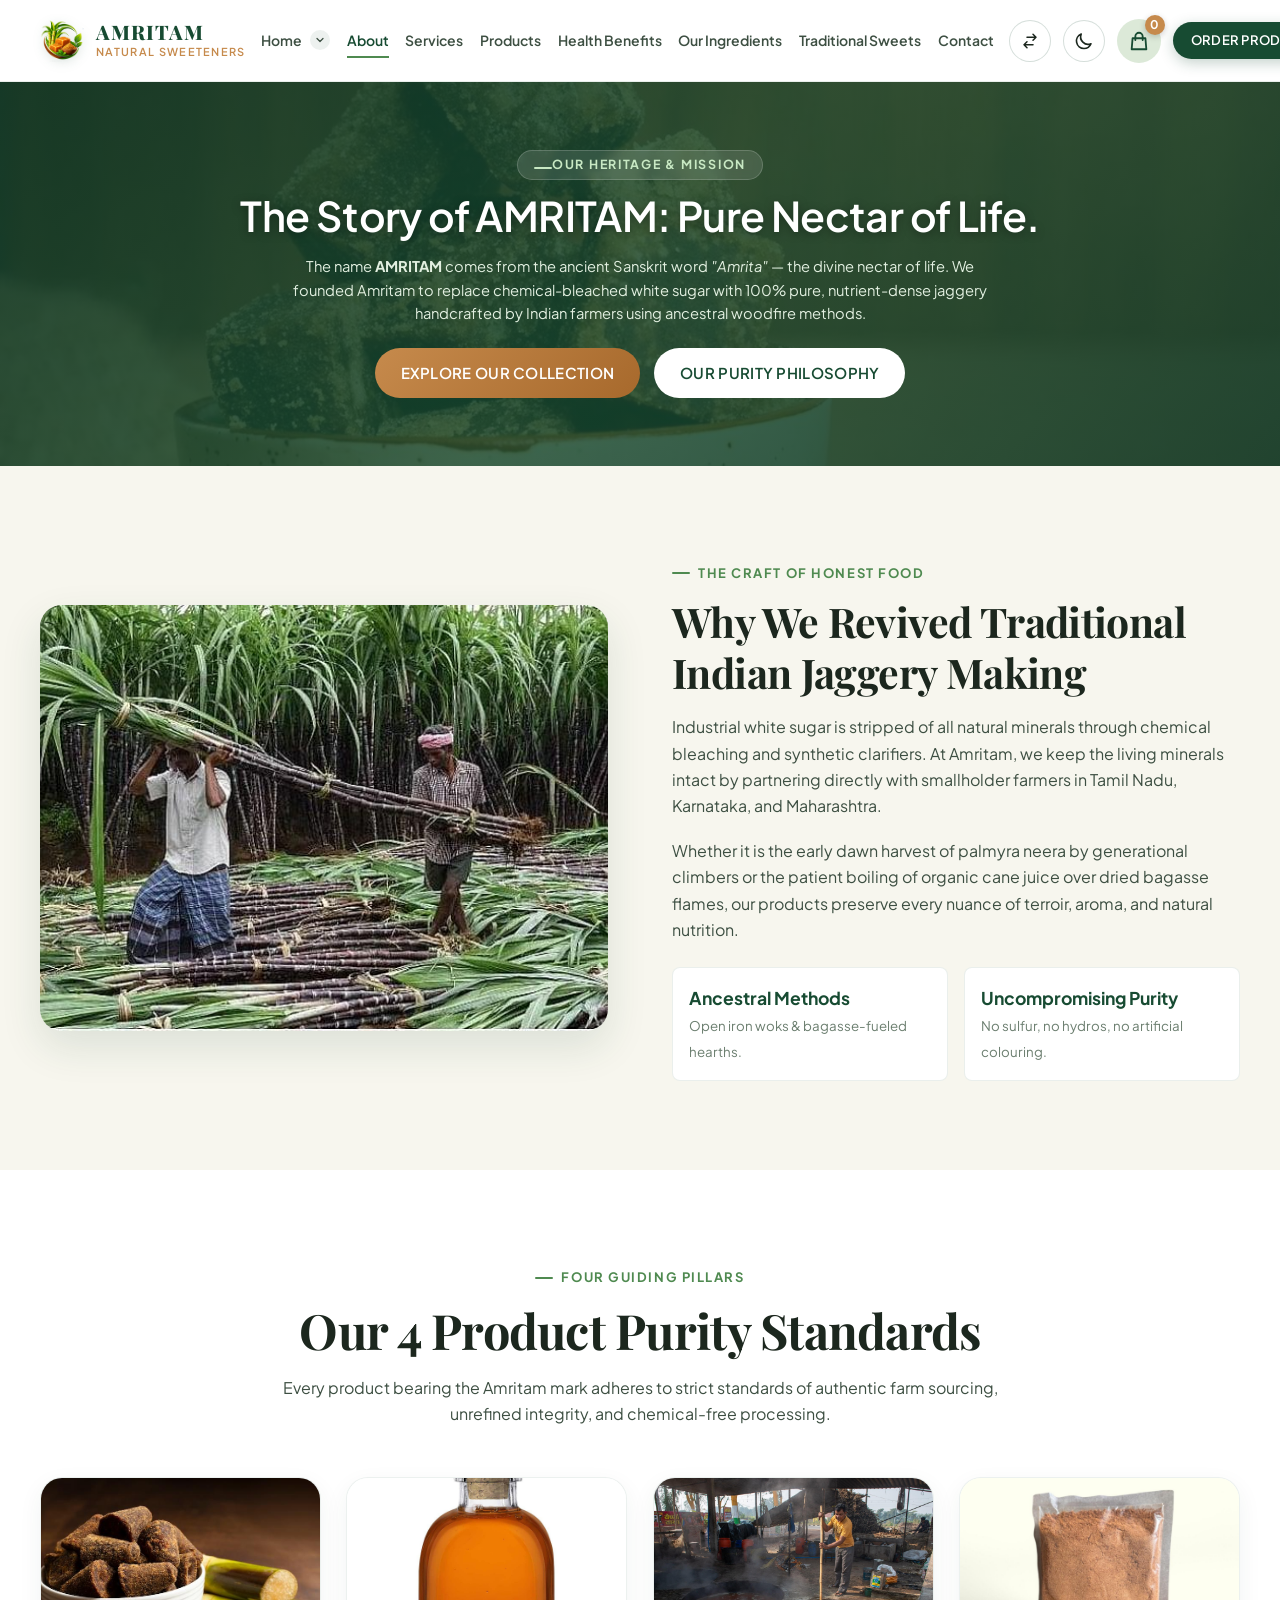
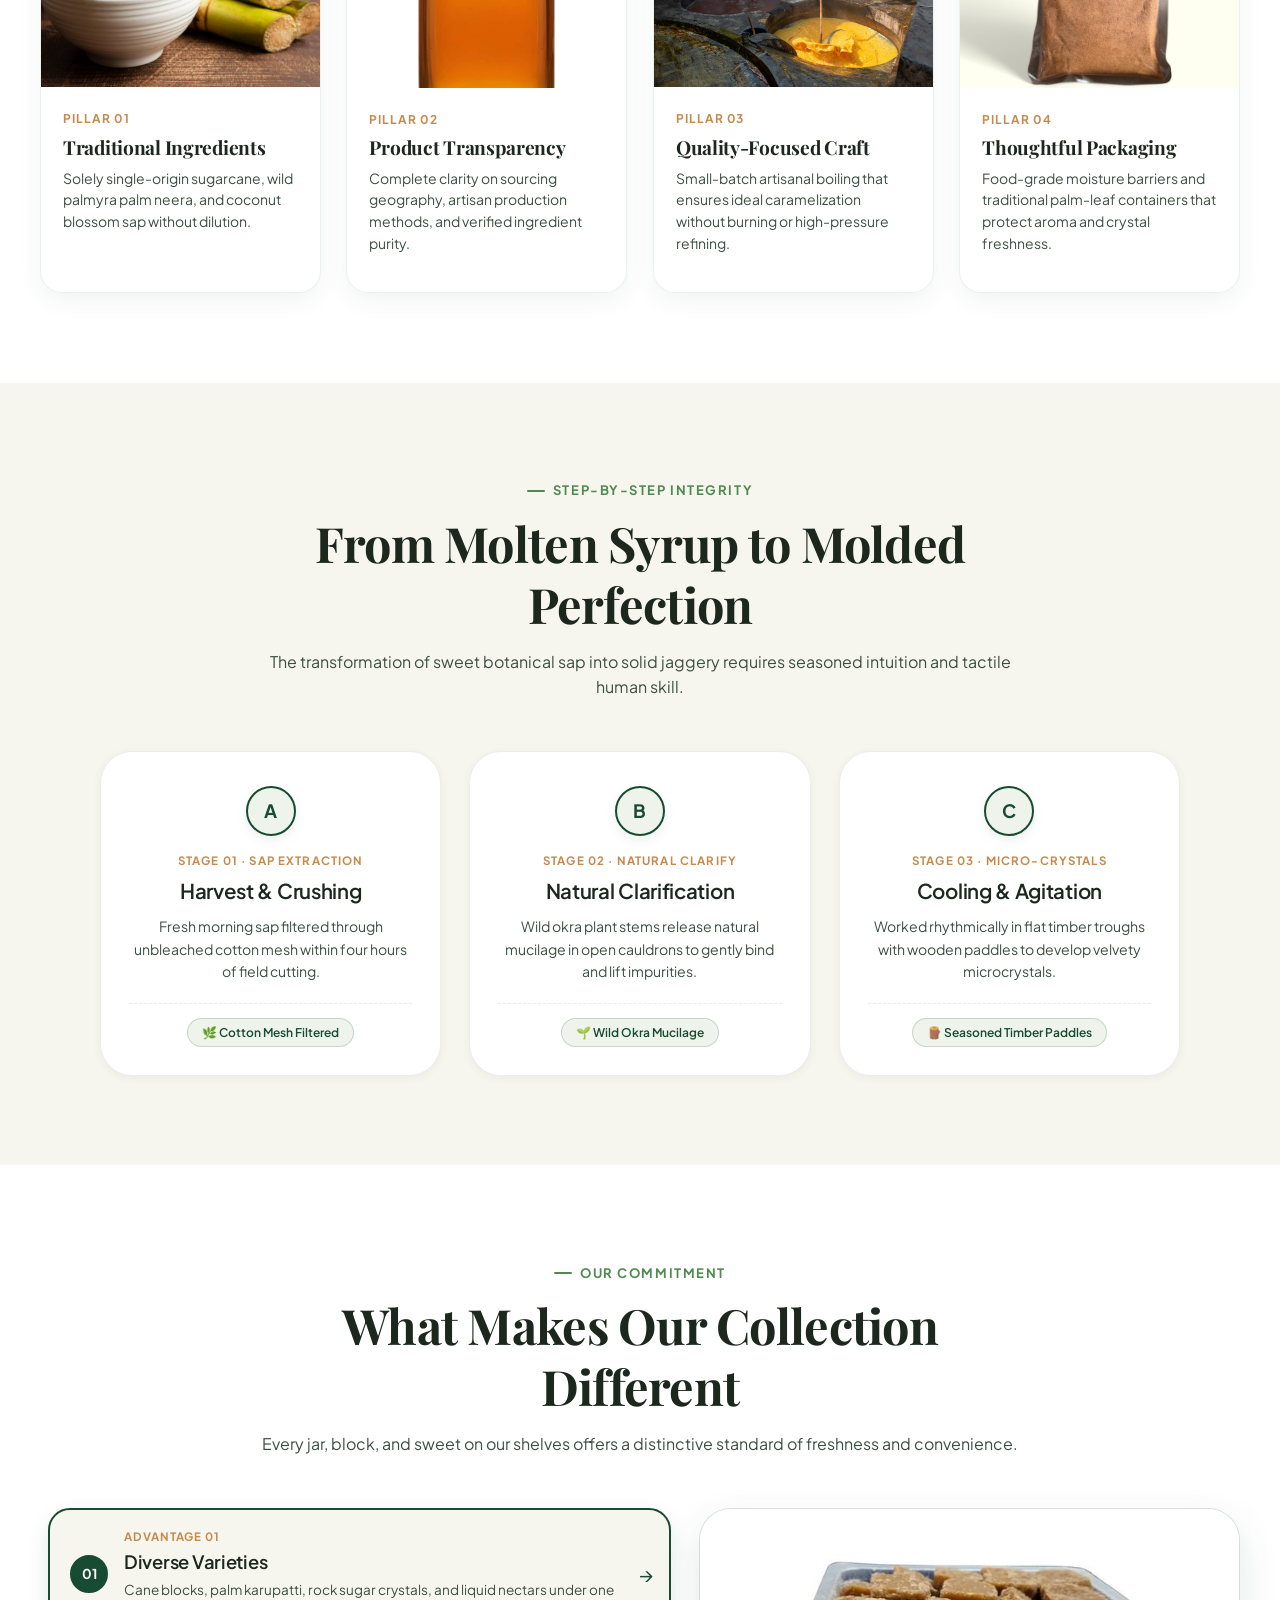
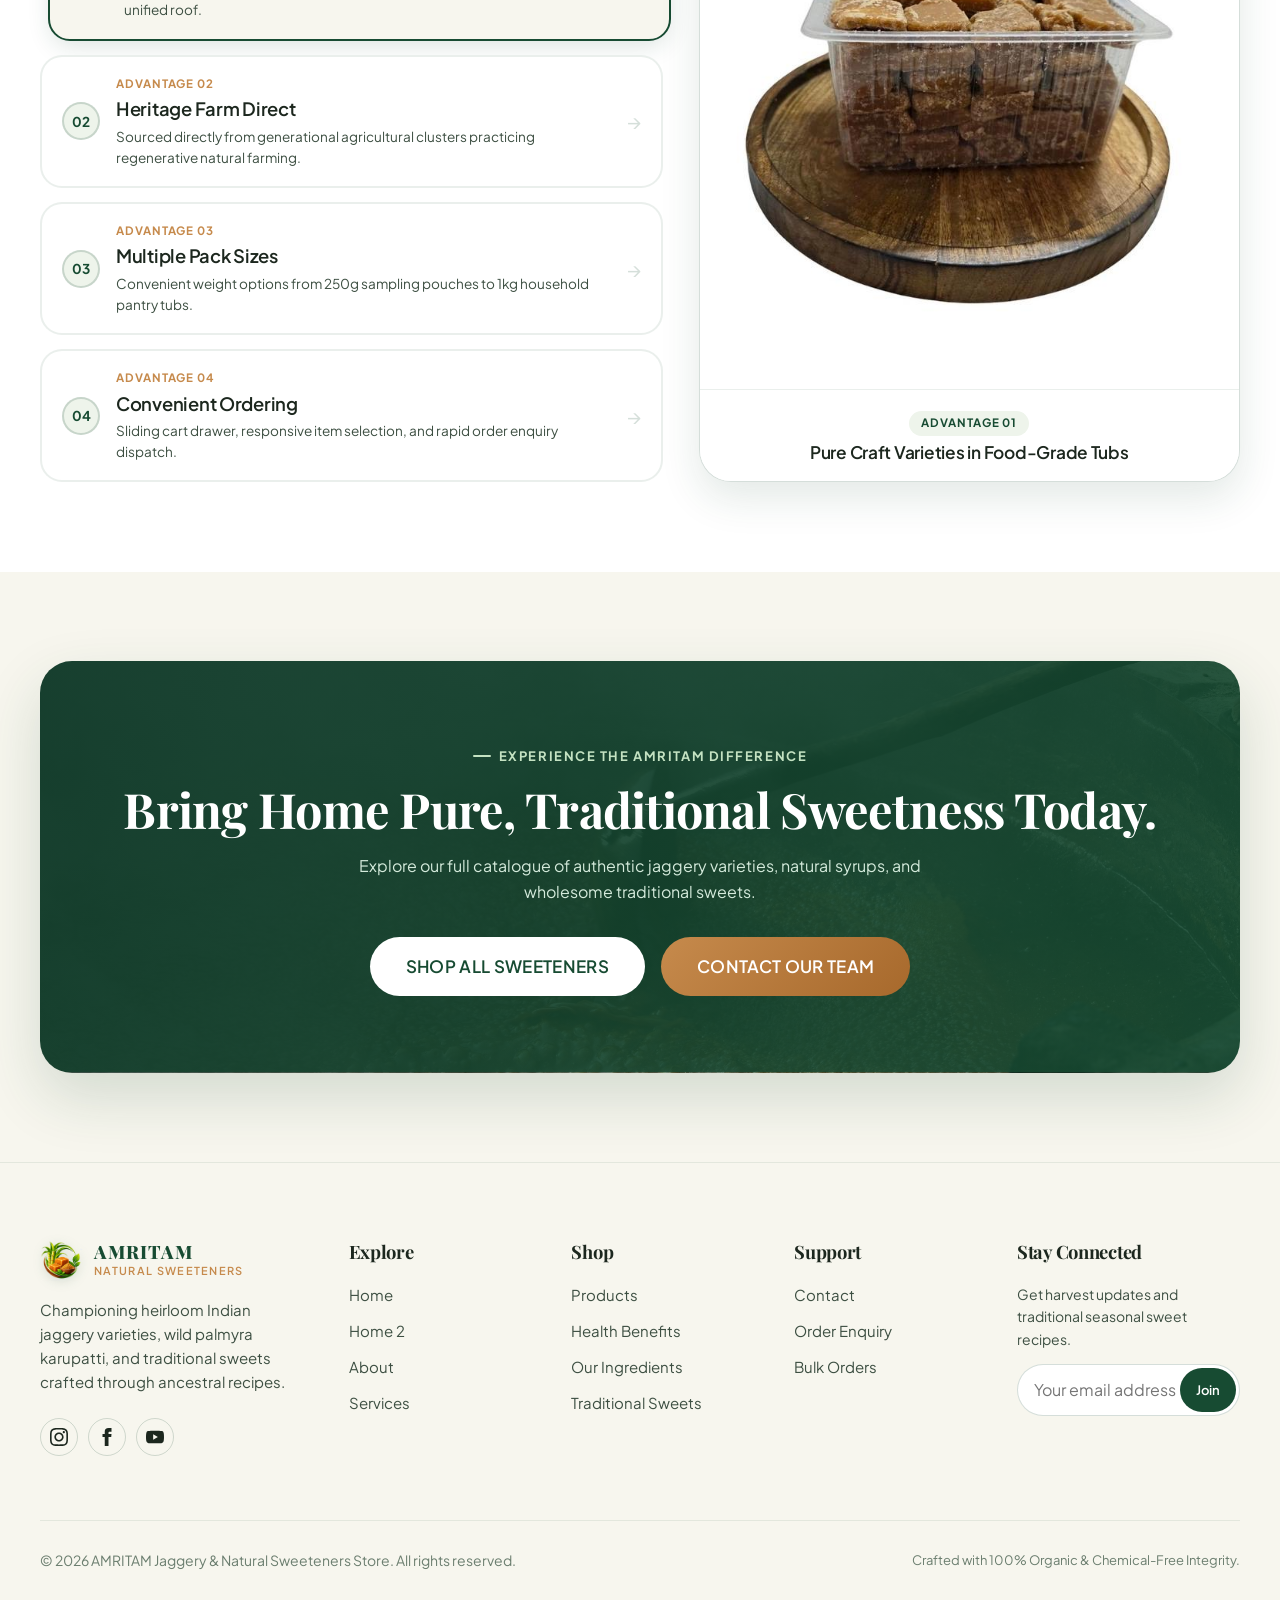
==== about.html @ f96b4697 "Initial commit: AMRITAM Natural Sweeteners store with complete responsive design, SVG logo, and enha" ====
<!DOCTYPE html>
<html lang="en" data-theme="light">
<head>
  <meta charset="UTF-8">
  <meta name="viewport" content="width=device-width, initial-scale=1.0">
  <title>About Us — AMRITAM Jaggery & Natural Sweeteners Store</title>
  <meta name="description" content="Learn about our commitment to traditional unrefined sweetness, single-origin sugarcane, wild palm neera, and chemical-free artisan preparation.">
  <link rel="icon" type="image/svg+xml" href="favicon.svg">
  <link rel="stylesheet" href="assets/css/style.css">
</head>
<body>

  <!-- Global Sticky Navbar -->
  <header class="site-header">
    <div class="container nav-container">
      <a href="index.html" class="brand-logo" aria-label="Amritam Home">
        <svg class="brand-icon-svg" viewBox="0 0 821 762" fill="none" xmlns="http://www.w3.org/2000/svg" xmlns:xlink="http://www.w3.org/1999/xlink" aria-label="Amritam Logo">
          <image href="images/brand-logo.png" xlink:href="images/brand-logo.png" width="821" height="762" preserveAspectRatio="xMidYMid meet"/>
        </svg>
        <div class="brand-text">
          <span class="brand-name">AMRITAM</span>
          <span class="brand-subtitle">Natural Sweeteners</span>
        </div>
      </a>

      <nav class="nav-menu" aria-label="Main Navigation">
        <!-- Home Dropdown (Home 1 & Home 2) -->
        <div class="nav-dropdown">
          <a href="index.html" class="nav-link nav-dropdown-toggle" aria-haspopup="true" aria-expanded="false">
            <span>Home</span>
            <span class="dropdown-chevron-btn" aria-hidden="true">
              <svg class="dropdown-chevron" width="12" height="12" viewBox="0 0 24 24" fill="none" stroke="currentColor" stroke-width="2.5" stroke-linecap="round" stroke-linejoin="round">
                <path d="M6 9l6 6 6-6"/>
              </svg>
            </span>
          </a>
          <div class="nav-dropdown-menu">
            <a href="index.html" class="nav-dropdown-item">
              <div class="dropdown-item-title">
                <span>Home 1 — Brand Discovery</span>
                <span class="dropdown-item-badge">Default</span>
              </div>
              <span class="dropdown-item-desc">Pure tradition & natural sweetness story</span>
            </a>
            <a href="home-2.html" class="nav-dropdown-item">
              <div class="dropdown-item-title">
                <span>Home 2 — Product Exploration</span>
                <span class="dropdown-item-badge">Shop</span>
              </div>
              <span class="dropdown-item-desc">Interactive product showcase & sweets</span>
            </a>
          </div>
        </div>
        <a href="about.html" class="nav-link active">About</a>
        <a href="services.html" class="nav-link">Services</a>
        <a href="products.html" class="nav-link">Products</a>
        <a href="health-benefits.html" class="nav-link">Health Benefits</a>
        <a href="ingredients.html" class="nav-link">Our Ingredients</a>
        <a href="traditional-sweets.html" class="nav-link">Traditional Sweets</a>
        <a href="contact.html" class="nav-link">Contact</a>
      </nav>

      <div class="nav-actions">
        <!-- RTL / LTR Direction Toggle (Icon Only) -->
        <button class="rtl-toggle-btn" type="button" aria-label="Toggle text direction (RTL/LTR)" title="Toggle RTL / LTR">
          <svg class="rtl-icon" width="18" height="18" fill="none" viewBox="0 0 24 24" stroke="currentColor" stroke-width="2" aria-hidden="true">
            <path stroke-linecap="round" stroke-linejoin="round" d="M8 7h12m0 0l-4-4m4 4l-4 4m0 6H4m0 0l4 4m-4-4l4-4" />
          </svg>
        </button>

        <button class="theme-toggle-btn" type="button" aria-label="Toggle theme">
          <svg class="icon-moon" fill="none" viewBox="0 0 24 24" stroke="currentColor" stroke-width="2">
            <path stroke-linecap="round" stroke-linejoin="round" d="M20.354 15.354A9 9 0 018.646 3.646 9.003 9.003 0 0012 21a9.003 9.003 0 008.354-5.646z" />
          </svg>
          <svg class="icon-sun" fill="none" viewBox="0 0 24 24" stroke="currentColor" stroke-width="2">
            <path stroke-linecap="round" stroke-linejoin="round" d="M12 3v1m0 16v1m9-9h-1M4 12H3m15.364 6.364l-.707-.707M6.343 6.343l-.707-.707m12.728 0l-.707.707M6.343 17.657l-.707.707M16 12a4 4 0 11-8 0 4 4 0 018 0z" />
          </svg>
        </button>

        <button class="cart-trigger-btn" type="button" aria-label="Open Shopping Cart">
          <svg fill="none" viewBox="0 0 24 24" stroke="currentColor" stroke-width="2">
            <path stroke-linecap="round" stroke-linejoin="round" d="M16 11V7a4 4 0 00-8 0v4M5 9h14l1 12H4L5 9z" />
          </svg>
          <span class="cart-badge">0</span>
        </button>

        <button class="btn btn-primary btn-sm" type="button" onclick="window.storeApp.openOrderModal()">
          ORDER PRODUCTS
        </button>

        <button class="mobile-nav-toggle" type="button" aria-label="Toggle Menu">
          <svg fill="none" viewBox="0 0 24 24" stroke="currentColor" stroke-width="2">
            <path stroke-linecap="round" stroke-linejoin="round" d="M4 6h16M4 12h16M4 18h16" />
          </svg>
        </button>
      </div>
    </div>
  </header>

  <!-- Mobile Drawer -->
  <div class="mobile-nav-drawer" id="mobileNavDrawer">
    <div class="mobile-nav-panel">
      <div class="mobile-nav-header">
        <a href="index.html" class="brand-logo" aria-label="Amritam Home">
          <svg class="brand-icon-svg" viewBox="0 0 821 762" fill="none" xmlns="http://www.w3.org/2000/svg" xmlns:xlink="http://www.w3.org/1999/xlink" aria-label="Amritam Logo">
            <image href="images/brand-logo.png" xlink:href="images/brand-logo.png" width="821" height="762" preserveAspectRatio="xMidYMid meet"/>
          </svg>
          <div class="brand-text">
            <span class="brand-name">AMRITAM</span>
            <span class="brand-subtitle">Natural Sweeteners</span>
          </div>
        </a>
        <button class="cart-close-btn" id="mobileNavClose" type="button" aria-label="Close Mobile Menu">✕</button>
      </div>
      <div class="mobile-nav-links">
        <!-- Home Dropdown in Mobile Drawer -->
        <div class="mobile-nav-dropdown open">
          <button class="mobile-dropdown-toggle " type="button" aria-expanded="true">
            <span>Home</span>
            <span class="dropdown-chevron-btn" aria-hidden="true">
              <svg class="dropdown-chevron" width="14" height="14" viewBox="0 0 24 24" fill="none" stroke="currentColor" stroke-width="2.5" stroke-linecap="round" stroke-linejoin="round">
                <path d="M6 9l6 6 6-6"/>
              </svg>
            </span>
          </button>
          <div class="mobile-dropdown-menu show">
            <a href="index.html" class="mobile-sublink ">Home 1 — Brand Discovery <span class="nav-arrow">→</span></a>
            <a href="home-2.html" class="mobile-sublink ">Home 2 — Product Exploration <span class="nav-arrow">→</span></a>
          </div>
        </div>

        <a href="about.html" class="mobile-nav-link active">About <span class="nav-arrow">→</span></a>
        <a href="services.html" class="mobile-nav-link ">Services <span class="nav-arrow">→</span></a>
        <a href="products.html" class="mobile-nav-link ">Products <span class="nav-arrow">→</span></a>
        <a href="health-benefits.html" class="mobile-nav-link ">Health Benefits <span class="nav-arrow">→</span></a>
        <a href="ingredients.html" class="mobile-nav-link ">Our Ingredients <span class="nav-arrow">→</span></a>
        <a href="traditional-sweets.html" class="mobile-nav-link ">Traditional Sweets <span class="nav-arrow">→</span></a>
        <a href="contact.html" class="mobile-nav-link ">Contact <span class="nav-arrow">→</span></a>
      </div>
      <div class="mobile-nav-actions">
        <button class="btn btn-primary mobile-nav-cta" type="button" onclick="window.storeApp.openOrderModal()">
          ORDER PRODUCTS
        </button>
        <div class="mobile-nav-icons-row">
          <button class="rtl-toggle-btn" type="button" aria-label="Toggle text direction (RTL/LTR)" title="Toggle RTL / LTR">
            <svg class="rtl-icon" width="18" height="18" fill="none" viewBox="0 0 24 24" stroke="currentColor" stroke-width="2" aria-hidden="true">
              <path stroke-linecap="round" stroke-linejoin="round" d="M8 7h12m0 0l-4-4m4 4l-4 4m0 6H4m0 0l4 4m-4-4l4-4" />
            </svg>
          </button>
          <button class="theme-toggle-btn" type="button" aria-label="Toggle theme" title="Toggle theme">
            <svg class="icon-moon" fill="none" viewBox="0 0 24 24" stroke="currentColor" stroke-width="2">
              <path stroke-linecap="round" stroke-linejoin="round" d="M20.354 15.354A9 9 0 018.646 3.646 9.003 9.003 0 0012 21a9.003 9.003 0 008.354-5.646z" />
            </svg>
            <svg class="icon-sun" fill="none" viewBox="0 0 24 24" stroke="currentColor" stroke-width="2">
              <path stroke-linecap="round" stroke-linejoin="round" d="M12 3v1m0 16v1m9-9h-1M4 12H3m15.364 6.364l-.707-.707M6.343 6.343l-.707-.707m12.728 0l-.707.707M6.343 17.657l-.707.707M16 12a4 4 0 11-8 0 4 4 0 018 0z" />
            </svg>
          </button>
          <button class="cart-trigger-btn" type="button" aria-label="Open Shopping Cart" title="View Shopping Cart">
            <svg fill="none" viewBox="0 0 24 24" stroke="currentColor" stroke-width="2">
              <path stroke-linecap="round" stroke-linejoin="round" d="M16 11V7a4 4 0 00-8 0v4M5 9h14l1 12H4L5 9z" />
            </svg>
            <span class="cart-badge">0</span>
          </button>
        </div>
      </div>
    </div>
  </div>

  <!-- =========================================================================
       MAIN CONTENT: EXACTLY 6 SECTIONS (ABOUT)
       ========================================================================= -->
  <main id="main-content">

    <!-- SECTION 01: ABOUT HERO -->
    <section class="page-header-hero" style="background-image: url('images/image-17.png');">
      <div class="container">
        <span class="eyebrow">OUR HERITAGE & MISSION</span>
        <h1>The Story of AMRITAM: Pure Nectar of Life.</h1>
        <p>
          The name <strong>AMRITAM</strong> comes from the ancient Sanskrit word <em>"Amrita"</em> — the divine nectar of life. We founded Amritam to replace chemical-bleached white sugar with 100% pure, nutrient-dense jaggery handcrafted by Indian farmers using ancestral woodfire methods.
        </p>
        <div class="hero-actions">
          <a href="products.html" class="btn btn-gold">EXPLORE OUR COLLECTION</a>
          <a href="#philosophy" class="btn btn-white">OUR PURITY PHILOSOPHY</a>
        </div>
      </div>
    </section>

    <!-- SECTION 02: OUR STORY (Editorial Story Layout) -->
    <section class="section" style="background-color: var(--bg-secondary);">
      <div class="container story-split">
        <div class="editorial-img-frame">
          <img src="images/image-30.png" alt="Farmers carrying harvested sugarcane bundles through plantation" style="width:100%; height:100%; object-fit:cover;" loading="lazy">
        </div>
        <div>
          <span class="eyebrow">THE CRAFT OF HONEST FOOD</span>
          <h2 style="font-size:clamp(2rem, 3.2vw, 2.85rem); margin-bottom:16px;">Why We Revived Traditional Indian Jaggery Making</h2>
          <p style="color:var(--text-secondary); margin-bottom:18px; line-height:1.65;">
            Industrial white sugar is stripped of all natural minerals through chemical bleaching and synthetic clarifiers. At Amritam, we keep the living minerals intact by partnering directly with smallholder farmers in Tamil Nadu, Karnataka, and Maharashtra.
          </p>
          <p style="color:var(--text-secondary); margin-bottom:24px; line-height:1.65;">
            Whether it is the early dawn harvest of palmyra neera by generational climbers or the patient boiling of organic cane juice over dried bagasse flames, our products preserve every nuance of terroir, aroma, and natural nutrition.
          </p>
          <div style="display:grid; grid-template-columns: repeat(2, 1fr); gap:16px;">
            <div style="padding:16px; background:var(--bg-primary); border-radius:var(--radius-sm); border:1px solid var(--border-light);">
              <strong style="color:var(--color-forest-green); font-size:1.1rem; display:block;">Ancestral Methods</strong>
              <small style="color:var(--text-muted);">Open iron woks & bagasse-fueled hearths.</small>
            </div>
            <div style="padding:16px; background:var(--bg-primary); border-radius:var(--radius-sm); border:1px solid var(--border-light);">
              <strong style="color:var(--color-forest-green); font-size:1.1rem; display:block;">Uncompromising Purity</strong>
              <small style="color:var(--text-muted);">No sulfur, no hydros, no artificial colouring.</small>
            </div>
          </div>
        </div>
      </div>
    </section>

    <!-- SECTION 03: OUR PRODUCT PHILOSOPHY (STRICT CARD SECTION 1: EXACTLY 4 CARDS) -->
    <section class="section" id="philosophy" style="background-color: var(--bg-primary);">
      <div class="container">
        <div class="section-header">
          <span class="eyebrow">FOUR GUIDING PILLARS</span>
          <h2>Our 4 Product Purity Standards</h2>
          <p>Every product bearing the Amritam mark adheres to strict standards of authentic farm sourcing, unrefined integrity, and chemical-free processing.</p>
        </div>

        <div class="card-grid-4">
          <!-- Card 1: Traditional Ingredients -->
          <div class="store-card">
            <div class="card-media">
              <img src="images/image-23.png" alt="Conical traditional jaggery lumps placed next to freshly cut green sugarcane" class="card-img" loading="lazy">
            </div>
            <div class="card-content">
              <span class="card-category-tag">Pillar 01</span>
              <h3 class="card-title">Traditional Ingredients</h3>
              <p class="card-desc">Solely single-origin sugarcane, wild palmyra palm neera, and coconut blossom sap without dilution.</p>
            </div>
          </div>

          <!-- Card 2: Product Transparency -->
          <div class="store-card">
            <div class="card-media">
              <img src="images/image-64.png" alt="Clear apothecary flask bottle with cork stopper filled with golden liquid jaggery" class="card-img" loading="lazy">
            </div>
            <div class="card-content">
              <span class="card-category-tag">Pillar 02</span>
              <h3 class="card-title">Product Transparency</h3>
              <p class="card-desc">Complete clarity on sourcing geography, artisan production methods, and verified ingredient purity.</p>
            </div>
          </div>

          <!-- Card 3: Quality-Focused Selection -->
          <div class="store-card">
            <div class="card-media">
              <img src="images/image-41.png" alt="Worker stirring bubbling golden jaggery syrup in large open processing shelter" class="card-img" loading="lazy">
            </div>
            <div class="card-content">
              <span class="card-category-tag">Pillar 03</span>
              <h3 class="card-title">Quality-Focused Craft</h3>
              <p class="card-desc">Small-batch artisanal boiling that ensures ideal caramelization without burning or high-pressure refining.</p>
            </div>
          </div>

          <!-- Card 4: Thoughtful Packaging -->
          <div class="store-card">
            <div class="card-media">
              <img src="images/image-73.png" alt="Clear retail packaging containing fine brown jaggery powder" class="card-img" loading="lazy">
            </div>
            <div class="card-content">
              <span class="card-category-tag">Pillar 04</span>
              <h3 class="card-title">Thoughtful Packaging</h3>
              <p class="card-desc">Food-grade moisture barriers and traditional palm-leaf containers that protect aroma and crystal freshness.</p>
            </div>
          </div>
        </div>
      </div>
    </section>

    <!-- SECTION 04: FROM INGREDIENT TO PRODUCT (Visual Process Timeline) -->
    <section class="section" style="background-color: var(--bg-secondary);">
      <div class="container">
        <div class="section-header">
          <span class="eyebrow">STEP-BY-STEP INTEGRITY</span>
          <h2>From Molten Syrup to Molded Perfection</h2>
          <p>The transformation of sweet botanical sap into solid jaggery requires seasoned intuition and tactile human skill.</p>
        </div>

        <div class="process-stage-grid">
          <!-- Stage A -->
          <div class="process-stage-card">
            <div class="process-stage-badge">A</div>
            <span class="process-stage-tag">Stage 01 · Sap Extraction</span>
            <h3 class="process-stage-title">Harvest & Crushing</h3>
            <p class="process-stage-desc">Fresh morning sap filtered through unbleached cotton mesh within four hours of field cutting.</p>
            <div class="process-stage-footer">
              <span class="process-chip">🌿 Cotton Mesh Filtered</span>
            </div>
          </div>

          <!-- Stage B -->
          <div class="process-stage-card">
            <div class="process-stage-badge">B</div>
            <span class="process-stage-tag">Stage 02 · Natural Clarify</span>
            <h3 class="process-stage-title">Natural Clarification</h3>
            <p class="process-stage-desc">Wild okra plant stems release natural mucilage in open cauldrons to gently bind and lift impurities.</p>
            <div class="process-stage-footer">
              <span class="process-chip">🌱 Wild Okra Mucilage</span>
            </div>
          </div>

          <!-- Stage C -->
          <div class="process-stage-card">
            <div class="process-stage-badge">C</div>
            <span class="process-stage-tag">Stage 03 · Micro-Crystals</span>
            <h3 class="process-stage-title">Cooling & Agitation</h3>
            <p class="process-stage-desc">Worked rhythmically in flat timber troughs with wooden paddles to develop velvety microcrystals.</p>
            <div class="process-stage-footer">
              <span class="process-chip">🪵 Seasoned Timber Paddles</span>
            </div>
          </div>
        </div>
      </div>
    </section>

    <!-- SECTION 05: WHAT MAKES OUR COLLECTION DIFFERENT (STRICT CARD SECTION 2: EXACTLY 4 CARDS) -->
    <section class="section" style="background-color: var(--bg-primary);">
      <div class="container">
        <div class="section-header">
          <span class="eyebrow">OUR COMMITMENT</span>
          <h2>What Makes Our Collection Different</h2>
          <p>Every jar, block, and sweet on our shelves offers a distinctive standard of freshness and convenience.</p>
        </div>

        <!-- Interactive Advantage Showcase: Headings on Left, Click to View Image on Right -->
        <div class="advantage-interactive-showcase">
          <!-- Left: Clickable Advantage Items List -->
          <div class="advantage-tabs-list" role="tablist">
            <!-- Advantage 01 -->
            <div class="advantage-tab is-active" role="tab" tabindex="0" aria-selected="true" data-target="adv-img-1">
              <div class="tab-index-badge">01</div>
              <div class="tab-body">
                <span class="tab-category-tag">Advantage 01</span>
                <h3 class="tab-title">Diverse Varieties</h3>
                <p class="tab-desc">Cane blocks, palm karupatti, rock sugar crystals, and liquid nectars under one unified roof.</p>
              </div>
              <div class="tab-arrow">→</div>
            </div>

            <!-- Advantage 02 -->
            <div class="advantage-tab" role="tab" tabindex="0" aria-selected="false" data-target="adv-img-2">
              <div class="tab-index-badge">02</div>
              <div class="tab-body">
                <span class="tab-category-tag">Advantage 02</span>
                <h3 class="tab-title">Heritage Farm Direct</h3>
                <p class="tab-desc">Sourced directly from generational agricultural clusters practicing regenerative natural farming.</p>
              </div>
              <div class="tab-arrow">→</div>
            </div>

            <!-- Advantage 03 -->
            <div class="advantage-tab" role="tab" tabindex="0" aria-selected="false" data-target="adv-img-3">
              <div class="tab-index-badge">03</div>
              <div class="tab-body">
                <span class="tab-category-tag">Advantage 03</span>
                <h3 class="tab-title">Multiple Pack Sizes</h3>
                <p class="tab-desc">Convenient weight options from 250g sampling pouches to 1kg household pantry tubs.</p>
              </div>
              <div class="tab-arrow">→</div>
            </div>

            <!-- Advantage 04 -->
            <div class="advantage-tab" role="tab" tabindex="0" aria-selected="false" data-target="adv-img-4">
              <div class="tab-index-badge">04</div>
              <div class="tab-body">
                <span class="tab-category-tag">Advantage 04</span>
                <h3 class="tab-title">Convenient Ordering</h3>
                <p class="tab-desc">Sliding cart drawer, responsive item selection, and rapid order enquiry dispatch.</p>
              </div>
              <div class="tab-arrow">→</div>
            </div>
          </div>

          <!-- Right: Dedicated Full & Fit Image Showcase Display -->
          <div class="advantage-display-frame">
            <!-- Preview 1 -->
            <div class="advantage-preview is-active" id="adv-img-1">
              <div class="advantage-preview-media">
                <img src="images/image-63.png" alt="Clear plastic container packed with cut jaggery squares" class="advantage-full-fit-img" loading="lazy">
              </div>
              <div class="advantage-preview-footer">
                <span class="preview-badge">ADVANTAGE 01</span>
                <h4>Pure Craft Varieties in Food-Grade Tubs</h4>
              </div>
            </div>

            <!-- Preview 2 -->
            <div class="advantage-preview" id="adv-img-2">
              <div class="advantage-preview-media">
                <img src="images/image-6.png" alt="Heirloom variety solid sugarcane jaggery block with sustainable box packaging" class="advantage-full-fit-img" loading="lazy">
              </div>
              <div class="advantage-preview-footer">
                <span class="preview-badge">ADVANTAGE 02</span>
                <h4>Certified Heritage Regenerative Farm Direct</h4>
              </div>
            </div>

            <!-- Preview 3 -->
            <div class="advantage-preview" id="adv-img-3">
              <div class="advantage-preview-media">
                <img src="images/image-68.png" alt="Tall cylindrical container packed with dome-shaped golden jaggery round cakes" class="advantage-full-fit-img" loading="lazy">
              </div>
              <div class="advantage-preview-footer">
                <span class="preview-badge">ADVANTAGE 03</span>
                <h4>Airtight Multi-Size Household Pantry Jars</h4>
              </div>
            </div>

            <!-- Preview 4 -->
            <div class="advantage-preview" id="adv-img-4">
              <div class="advantage-preview-media">
                <img src="images/image-59.png" alt="Glass jar filled with golden-brown sugarcane jaggery cubes" class="advantage-full-fit-img" style="object-position: center 35%;" loading="lazy">
              </div>
              <div class="advantage-preview-footer">
                <span class="preview-badge">ADVANTAGE 04</span>
                <h4>Easy Spooning Glass Mason Jars for Daily Use</h4>
              </div>
            </div>
          </div>
        </div>
      </div>
    </section>

    <!-- SECTION 06: BRAND CLOSING CTA -->
    <section class="section" style="background-color: var(--bg-secondary);">
      <div class="container">
        <div class="banner-cta" style="background-image: linear-gradient(135deg, rgba(16, 58, 40, 0.95), rgba(23, 75, 50, 0.9)), url('images/image-40.png'); background-size: cover; background-position: center;">
          <span class="eyebrow" style="color:#C4E2C2;">EXPERIENCE THE AMRITAM DIFFERENCE</span>
          <h2>Bring Home Pure, Traditional Sweetness Today.</h2>
          <p>Explore our full catalogue of authentic jaggery varieties, natural syrups, and wholesome traditional sweets.</p>
          <div class="banner-cta-actions">
            <a href="products.html" class="btn btn-white btn-lg">SHOP ALL SWEETENERS</a>
            <a href="contact.html" class="btn btn-gold btn-lg">CONTACT OUR TEAM</a>
          </div>
        </div>
      </div>
    </section>

  </main>

  <!-- Global Cart Drawer -->
  <div class="cart-drawer-overlay" id="cartDrawerOverlay">
    <div class="cart-drawer">
      <div class="cart-header">
        <div class="cart-title-wrap">
          <h3>YOUR SHOPPING CART</h3>
          <span class="cart-count-pill" id="cartHeaderCount">0 items</span>
        </div>
        <button class="cart-close-btn" type="button" onclick="window.storeApp.closeCart()" aria-label="Close Cart">✕</button>
      </div>
      <div class="cart-body" id="cartDrawerBody"></div>
      <div class="cart-footer" id="cartDrawerFooter"></div>
    </div>
  </div>

  <!-- Reusable Order Modal -->
  <div class="modal-overlay" id="orderModal">
    <div class="modal-box">
      <div class="modal-header">
        <h3>Product Order Enquiry</h3>
        <button class="modal-close-btn" type="button" onclick="window.storeApp.closeOrderModal()" aria-label="Close modal">✕</button>
      </div>
      <div class="modal-body">
        <form id="orderEnquiryForm">
          <div class="form-grid">
            <div class="form-group">
              <label class="form-label">Full Name <span class="req">*</span></label>
              <input type="text" name="fullName" class="form-control" placeholder="Enter your full name" required>
            </div>
            <div class="form-group">
              <label class="form-label">Phone Number <span class="req">*</span></label>
              <input type="tel" name="phone" class="form-control" placeholder="+91 98765 43210" required>
            </div>
            <div class="form-group full-width">
              <label class="form-label">Email Address <span class="req">*</span></label>
              <input type="email" name="email" class="form-control" placeholder="name@example.com" required>
            </div>
            <div class="form-group">
              <label class="form-label">Product Category</label>
              <select name="category" id="orderCategorySelect" class="form-control">
                <option value="All Categories">All Categories</option>
                <option value="Traditional Cane Jaggery">Traditional Cane Jaggery</option>
                <option value="Palm Jaggery (Karupatti)">Palm Jaggery (Karupatti)</option>
                <option value="Jaggery Powders & Sugar">Jaggery Powders & Sugar</option>
                <option value="Natural Syrups">Natural Syrups</option>
                <option value="Traditional Sweets">Traditional Sweets</option>
              </select>
            </div>
            <div class="form-group">
              <label class="form-label">Select Product</label>
              <select name="productName" id="orderProductSelect" class="form-control">
                <option value="General Order / Multiple Items">General Order / Multiple Items</option>
              </select>
            </div>
            <div class="form-group">
              <label class="form-label">Required Quantity</label>
              <input type="text" name="quantity" class="form-control" placeholder="e.g. 2 packs / 5 kg">
            </div>
            <div class="form-group">
              <label class="form-label">Preferred Packaging</label>
              <select name="packaging" class="form-control">
                <option value="Eco-friendly Kraft Pouch">Eco-friendly Kraft Pouch</option>
                <option value="Traditional Palm Leaf Kottan">Traditional Palm Leaf Kottan</option>
                <option value="Glass Jar Container">Glass Jar Container</option>
                <option value="Bulk Sack (10kg+)">Bulk Sack (10kg+)</option>
              </select>
            </div>
            <div class="form-group full-width">
              <label class="form-label">Delivery Address & Special Notes</label>
              <textarea name="message" id="orderMessage" class="form-control" placeholder="Enter delivery city, pin code or custom requirements..."></textarea>
            </div>
          </div>
          <div class="modal-form-actions" style="display:flex; justify-content:flex-end; gap:12px; margin-top:22px;">
            <button class="btn btn-secondary" type="button" onclick="window.storeApp.closeOrderModal()">Cancel</button>
            <button class="btn btn-primary" type="submit">Submit Order Enquiry</button>
          </div>
        </form>
      </div>
    </div>
  </div>

  <!-- Shared Footer -->
  <footer class="site-footer">
    <div class="container">
      <div class="footer-top">
        <div class="footer-brand">
          <div class="brand-logo">
            <svg class="brand-icon-svg" viewBox="0 0 821 762" fill="none" xmlns="http://www.w3.org/2000/svg" xmlns:xlink="http://www.w3.org/1999/xlink" aria-label="Amritam Logo">
              <image href="images/brand-logo.png" xlink:href="images/brand-logo.png" width="821" height="762" preserveAspectRatio="xMidYMid meet"/>
            </svg>
            <div class="brand-text">
              <span class="brand-name" style="font-size:1.15rem;">AMRITAM</span>
              <span class="brand-subtitle">Natural Sweeteners</span>
            </div>
          </div>
          <p>Championing heirloom Indian jaggery varieties, wild palmyra karupatti, and traditional sweets crafted through ancestral recipes.</p>
          <div class="social-links">
            <a href="javascript:void(0)" class="social-link" aria-label="Instagram">
              <svg fill="currentColor" viewBox="0 0 24 24"><path d="M12 2.163c3.204 0 3.584.012 4.85.07 3.252.148 4.771 1.691 4.919 4.919.058 1.265.069 1.645.069 4.849 0 3.205-.012 3.584-.069 4.849-.149 3.225-1.664 4.771-4.919 4.919-1.266.058-1.644.07-4.85.07-3.204 0-3.584-.012-4.849-.07-3.26-.149-4.771-1.699-4.919-4.92-.058-1.265-.07-1.644-.07-4.849 0-3.204.013-3.583.07-4.849.149-3.227 1.664-4.771 4.919-4.919 1.266-.057 1.645-.069 4.849-.069zm0-2.163c-3.259 0-3.667.014-4.947.072-4.358.2-6.78 2.618-6.98 6.98-.059 1.281-.073 1.689-.073 4.948 0 3.259.014 3.668.072 4.948.2 4.358 2.618 6.78 6.98 6.98 1.281.058 1.689.072 4.948.072 3.259 0 3.668-.014 4.948-.072 4.354-.2 6.782-2.618 6.979-6.98.059-1.28.073-1.689.073-4.948 0-3.259-.014-3.667-.072-4.947-.196-4.354-2.617-6.78-6.979-6.98-1.281-.059-1.69-.073-4.949-.073zm0 5.838c-3.403 0-6.162 2.759-6.162 6.162s2.759 6.163 6.162 6.163 6.162-2.759 6.162-6.163c0-3.403-2.759-6.162-6.162-6.162zm0 10.162c-2.209 0-4-1.79-4-4 0-2.209 1.791-4 4-4s4 1.791 4 4c0 2.21-1.791 4-4 4zm6.406-11.845c-.796 0-1.441.645-1.441 1.44s.645 1.44 1.441 1.44c.795 0 1.439-.645 1.439-1.44s-.644-1.44-1.439-1.44z"/></svg>
            </a>
            <a href="javascript:void(0)" class="social-link" aria-label="Facebook">
              <svg fill="currentColor" viewBox="0 0 24 24"><path d="M9 8H6v4h3v12h5V12h3.642L18 8h-4V6.333C14 5.374 14.5 5 15.5 5H18V0h-3.808C10.595 0 9 1.583 9 4.615V8z"/></svg>
            </a>
            <a href="javascript:void(0)" class="social-link" aria-label="YouTube">
              <svg fill="currentColor" viewBox="0 0 24 24"><path d="M23.498 6.186a3.016 3.016 0 0 0-2.122-2.136C19.505 3.545 12 3.545 12 3.545s-7.505 0-9.377.505A3.017 3.017 0 0 0 .502 6.186C0 8.07 0 12 0 12s0 3.93.502 5.814a3.016 3.016 0 0 0 2.122 2.136c1.871.505 9.376.505 9.376.505s7.505 0 9.377-.505a3.015 3.015 0 0 0 2.122-2.136C24 15.93 24 12 24 12s0-3.93-.502-5.814zM9.545 15.568V8.432L15.818 12l-6.273 3.568z"/></svg>
            </a>
          </div>
        </div>
        <div class="footer-col">
          <h4>Explore</h4>
          <div class="footer-links">
            <a href="index.html">Home</a>
            <a href="home-2.html">Home 2</a>
            <a href="about.html">About</a>
            <a href="services.html">Services</a>
          </div>
        </div>
        <div class="footer-col">
          <h4>Shop</h4>
          <div class="footer-links">
            <a href="products.html">Products</a>
            <a href="health-benefits.html">Health Benefits</a>
            <a href="ingredients.html">Our Ingredients</a>
            <a href="traditional-sweets.html">Traditional Sweets</a>
          </div>
        </div>
        <div class="footer-col">
          <h4>Support</h4>
          <div class="footer-links">
            <a href="contact.html">Contact</a>
            <a href="javascript:void(0)" onclick="window.storeApp.openOrderModal()">Order Enquiry</a>
            <a href="services.html#bulk">Bulk Orders</a>
          </div>
        </div>
        <div class="footer-col">
          <h4>Stay Connected</h4>
          <p style="font-size:0.875rem; margin-bottom:12px;">Get harvest updates and traditional seasonal sweet recipes.</p>
          <form class="newsletter-form" id="newsletterForm">
            <div class="newsletter-input-group">
              <input type="email" placeholder="Your email address" required>
              <button type="submit">Join</button>
            </div>
          </form>
        </div>
      </div>
      <div class="footer-bottom">
        <p>© 2026 AMRITAM Jaggery & Natural Sweeteners Store. All rights reserved.</p>
        <p style="font-size:0.8125rem;">Crafted with 100% Organic & Chemical-Free Integrity.</p>
      </div>
    </div>
  </footer>

  <!-- Drop to Top (Back to Top) Button -->
  <button class="back-to-top-btn" id="backToTopBtn" type="button" aria-label="Scroll back to top">
    <svg class="back-to-top-icon" viewBox="0 0 24 24" fill="none" stroke="currentColor" stroke-width="2.5" stroke-linecap="round" stroke-linejoin="round">
      <path d="M18 15l-6-6-6 6"/>
    </svg>
  </button>

  <script src="assets/js/main.js"></script>
</body>
</html>
---- assets/css/style.css ----
/* ==========================================================================
   PREMIUM JAGGERY & NATURAL SWEETENERS STORE — STYLESHEET
   Forest Green & White Visual Identity | Light & Dark Mode | Fully Responsive
   ========================================================================== */

@import url('https://fonts.googleapis.com/css2?family=Cormorant+Garamond:ital,wght@0,500;0,600;0,700;1,400&family=Playfair+Display:ital,wght@0,500;0,600;0,700;0,800;1,400;1,600&family=Plus+Jakarta+Sans:wght@300;400;500;600;700;800&display=swap');

:root {
  /* Brand Palette */
  --color-forest-green: #174B32;
  --color-deep-green: #103A28;
  --color-fresh-green: #4F8A50;
  --color-leaf-green: #78A86B;
  --color-soft-sage: #DCE9D8;
  --color-pure-white: #FFFFFF;
  --color-warm-cream: #F7F6EE;
  --color-natural-beige: #E9E1CE;
  --color-jaggery-brown: #79502F;
  --color-jaggery-gold: #C68A4C;
  --color-dark-text: #202A22;

  /* Typography */
  --font-serif: 'Playfair Display', Georgia, serif;
  --font-editorial: 'Cormorant Garamond', Georgia, serif;
  --font-sans: 'Plus Jakarta Sans', -apple-system, BlinkMacSystemFont, 'Segoe UI', Roboto, sans-serif;

  /* Elevation Shadows */
  --shadow-sm: 0 2px 8px rgba(23, 75, 50, 0.06);
  --shadow-md: 0 8px 24px rgba(23, 75, 50, 0.08);
  --shadow-lg: 0 16px 40px rgba(23, 75, 50, 0.12);
  --shadow-xl: 0 24px 60px rgba(23, 75, 50, 0.16);

  /* Transitions */
  --transition-fast: 0.2s cubic-bezier(0.16, 1, 0.3, 1);
  --transition-smooth: 0.35s cubic-bezier(0.16, 1, 0.3, 1);
  --transition-slow: 0.6s cubic-bezier(0.16, 1, 0.3, 1);

  /* Radii */
  --radius-sm: 8px;
  --radius-md: 14px;
  --radius-lg: 22px;
  --radius-xl: 32px;
  --radius-pill: 9999px;

  /* Container */
  --container-max: 1360px;
  --nav-height: 82px;

  /* LIGHT MODE THEME TOKENS */
  --bg-primary: #FFFFFF;
  --bg-secondary: #F7F6EE;
  --bg-tertiary: #EEF4EB;
  --bg-surface: #FFFFFF;
  --bg-surface-elevated: #FFFFFF;
  --bg-banner: #174B32;
  --bg-banner-text: #FFFFFF;
  
  --text-primary: #1C271E;
  --text-secondary: #3D4F42;
  --text-muted: #6B7E6F;
  --text-inverse: #FFFFFF;
  
  --border-light: rgba(23, 75, 50, 0.09);
  --border-medium: rgba(23, 75, 50, 0.18);
  --border-strong: rgba(23, 75, 50, 0.3);
  
  --card-bg: #FFFFFF;
  --card-border: rgba(23, 75, 50, 0.08);
  --card-hover-border: rgba(79, 138, 80, 0.4);
  --card-shadow: 0 8px 25px rgba(23, 75, 50, 0.06);

  --badge-bg: #DCE9D8;
  --badge-text: #174B32;
  --accent-gold: #C68A4C;
  --accent-primary: #174B32;
  --accent-secondary: #4F8A50;

  --drawer-bg: #FFFFFF;
  --modal-bg: #FFFFFF;
  --input-bg: #FAF9F4;
  --input-border: #D8DFD5;
}

/* DARK MODE THEME TOKENS */
[data-theme="dark"] {
  --bg-primary: #0C1E14;
  --bg-secondary: #12281C;
  --bg-tertiary: #173325;
  --bg-surface: #142D1F;
  --bg-surface-elevated: #1B3928;
  --bg-banner: #09170F;
  --bg-banner-text: #FFFFFF;

  --text-primary: #F4F8F4;
  --text-secondary: #D2E2D4;
  --text-muted: #95AE98;
  --text-inverse: #0C1E14;

  --border-light: rgba(220, 233, 216, 0.12);
  --border-medium: rgba(220, 233, 216, 0.2);
  --border-strong: rgba(220, 233, 216, 0.35);

  --card-bg: #142D1F;
  --card-border: rgba(120, 168, 107, 0.2);
  --card-hover-border: rgba(120, 168, 107, 0.55);
  --card-shadow: 0 10px 30px rgba(0, 0, 0, 0.35);

  --badge-bg: #1E442F;
  --badge-text: #C4E2C2;
  --accent-gold: #DF9F5C;
  --accent-primary: #4F8A50;
  --accent-secondary: #78A86B;

  --drawer-bg: #11261B;
  --modal-bg: #11261B;
  --input-bg: #173325;
  --input-border: #254B36;
}

/* Base Resets */
*, *::before, *::after {
  box-sizing: border-box;
  margin: 0;
  padding: 0;
}

html {
  font-size: 16px;
  scroll-behavior: smooth;
  -webkit-font-smoothing: antialiased;
  -moz-osx-font-smoothing: grayscale;
}

body {
  font-family: var(--font-sans);
  background-color: var(--bg-primary);
  color: var(--text-primary);
  line-height: 1.6;
  overflow-x: hidden;
  transition: background-color var(--transition-smooth), color var(--transition-smooth);
}

img, svg, picture {
  display: block;
  max-width: 100%;
  height: auto;
}

a {
  color: inherit;
  text-decoration: none;
  transition: color var(--transition-fast);
}

button, input, select, textarea {
  font: inherit;
  color: inherit;
}

button {
  cursor: pointer;
  border: none;
  background: none;
}

ul, ol {
  list-style: none;
}

/* Typography Helpers */
h1, h2, h3, h4, h5, h6 {
  font-family: var(--font-serif);
  font-weight: 700;
  color: var(--text-primary);
  line-height: 1.25;
  letter-spacing: -0.015em;
}

.font-editorial {
  font-family: var(--font-editorial);
}

.text-gradient {
  background: linear-gradient(135deg, var(--color-forest-green), var(--color-fresh-green));
  -webkit-background-clip: text;
  -webkit-text-fill-color: transparent;
}

[data-theme="dark"] .text-gradient {
  background: linear-gradient(135deg, #A2DC9C, #D8EAD6);
  -webkit-background-clip: text;
  -webkit-text-fill-color: transparent;
}

.eyebrow {
  display: inline-flex;
  align-items: center;
  gap: 8px;
  font-size: 0.8125rem;
  font-weight: 700;
  letter-spacing: 0.12em;
  text-transform: uppercase;
  color: var(--color-fresh-green);
  margin-bottom: 12px;
}

[data-theme="dark"] .eyebrow {
  color: #87C282;
}

.eyebrow::before {
  content: '';
  display: inline-block;
  width: 18px;
  height: 2px;
  background: currentColor;
  border-radius: 2px;
}

/* Layout Utilities */
.container {
  width: 100%;
  max-width: var(--container-max);
  margin-left: auto;
  margin-right: auto;
  padding-left: clamp(1rem, 4vw, 2.5rem);
  padding-right: clamp(1rem, 4vw, 2.5rem);
}

.section {
  padding-top: clamp(4rem, 7vw, 7rem);
  padding-bottom: clamp(4rem, 7vw, 7rem);
  position: relative;
}

.section-tight {
  padding-top: clamp(3rem, 5vw, 5rem);
  padding-bottom: clamp(3rem, 5vw, 5rem);
}

.section-header {
  text-align: center;
  max-width: 760px;
  margin: 0 auto clamp(2.5rem, 4vw, 4rem);
}

.section-header.text-left {
  text-align: left;
  margin-left: 0;
}

.section-header h2 {
  font-size: clamp(2rem, 3.8vw, 3.25rem);
  margin-bottom: 14px;
}

.section-header p {
  font-size: clamp(1rem, 1.2vw, 1.15rem);
  color: var(--text-secondary);
}

/* Buttons */
.btn {
  display: inline-flex;
  align-items: center;
  justify-content: center;
  gap: 10px;
  padding: 13px 26px;
  border-radius: var(--radius-pill);
  font-size: 0.9375rem;
  font-weight: 600;
  letter-spacing: 0.02em;
  transition: all var(--transition-smooth);
  white-space: nowrap;
}

.btn-primary {
  background-color: var(--color-forest-green);
  color: #FFFFFF;
  box-shadow: 0 4px 14px rgba(23, 75, 50, 0.25);
}

.btn-primary:hover {
  background-color: var(--color-deep-green);
  transform: translateY(-2px);
  box-shadow: 0 8px 22px rgba(23, 75, 50, 0.35);
}

[data-theme="dark"] .btn-primary {
  background-color: var(--color-fresh-green);
  color: #0C1E14;
}

[data-theme="dark"] .btn-primary:hover {
  background-color: var(--color-leaf-green);
}

.btn-secondary {
  background-color: transparent;
  color: var(--text-primary);
  border: 1.5px solid var(--border-medium);
}

.btn-secondary:hover {
  border-color: var(--color-forest-green);
  background-color: var(--badge-bg);
  transform: translateY(-2px);
}

.btn-gold {
  background: linear-gradient(135deg, #C68A4C, #A7692C);
  color: #FFFFFF;
}

.btn-gold:hover {
  transform: translateY(-2px);
  box-shadow: 0 6px 20px rgba(198, 138, 76, 0.4);
}

.btn-white {
  background-color: #FFFFFF;
  color: var(--color-forest-green);
}

.btn-white:hover {
  background-color: var(--color-warm-cream);
  transform: translateY(-2px);
  box-shadow: 0 8px 22px rgba(0, 0, 0, 0.15);
}

.btn-sm {
  padding: 8px 18px;
  font-size: 0.8125rem;
}

.btn-lg {
  padding: 16px 36px;
  font-size: 1.0625rem;
}

/* ==========================================================================
   GLOBAL NAVBAR
   ========================================================================== */
.site-header {
  position: sticky;
  top: 0;
  z-index: 1000;
  width: 100%;
  height: var(--nav-height);
  background-color: rgba(255, 255, 255, 0.92);
  backdrop-filter: blur(14px);
  -webkit-backdrop-filter: blur(14px);
  border-bottom: 1px solid var(--border-light);
  transition: background-color var(--transition-smooth), border-color var(--transition-smooth);
}

[data-theme="dark"] .site-header {
  background-color: rgba(12, 30, 20, 0.92);
}

.nav-container {
  display: flex;
  align-items: center;
  justify-content: space-between;
  height: 100%;
}

/* Brand Logo */
.brand-logo {
  display: flex;
  align-items: center;
  gap: 12px;
  text-decoration: none;
  flex-shrink: 0;
}

.brand-icon-svg {
  width: 44px;
  height: 44px;
  flex-shrink: 0;
  display: inline-block;
  vertical-align: middle;
  filter: drop-shadow(0 2px 6px rgba(23, 75, 50, 0.15));
  transition: transform var(--transition-smooth);
}

.brand-logo:hover .brand-icon-svg {
  transform: scale(1.06);
}

.footer-brand .brand-icon-svg {
  width: 42px;
  height: 42px;
  flex-shrink: 0;
}

[data-theme="dark"] .brand-icon-svg {
  filter: drop-shadow(0 2px 8px rgba(0, 0, 0, 0.45));
}

.brand-text {
  display: flex;
  flex-direction: column;
}

.brand-name {
  font-family: var(--font-serif);
  font-size: 1.25rem;
  font-weight: 800;
  letter-spacing: 0.05em;
  color: var(--color-forest-green);
  line-height: 1.1;
}

[data-theme="dark"] .brand-name {
  color: #D2E8CE;
}

.brand-subtitle {
  font-size: 0.6875rem;
  font-weight: 600;
  letter-spacing: 0.12em;
  text-transform: uppercase;
  color: var(--accent-gold);
}

/* Nav Menu (Center) */
.nav-menu {
  display: flex;
  align-items: center;
  gap: clamp(10px, 1.3vw, 22px);
  margin: 0 clamp(8px, 1.2vw, 20px);
  flex-wrap: nowrap;
}

.nav-link {
  font-size: 0.875rem;
  font-weight: 600;
  color: var(--text-secondary);
  position: relative;
  padding: 6px 0;
  transition: color var(--transition-fast);
  white-space: nowrap;
  display: inline-flex;
  align-items: center;
  gap: 4px;
  text-decoration: none;
}

.nav-link:hover,
.nav-link.active {
  color: var(--color-forest-green);
}

[data-theme="dark"] .nav-link:hover,
[data-theme="dark"] .nav-link.active {
  color: #87C282;
}

.nav-link::after {
  content: '';
  position: absolute;
  bottom: 0;
  left: 0;
  width: 0%;
  height: 2px;
  background-color: var(--color-fresh-green);
  transition: width var(--transition-smooth);
}

.nav-link:hover::after,
.nav-link.active::after {
  width: 100%;
}

/* ==========================================================================
   NAVBAR DROPDOWN (HOME 1 & HOME 2)
   ========================================================================== */
.nav-dropdown {
  position: relative;
  display: inline-flex;
  align-items: center;
}

.nav-dropdown-toggle {
  display: inline-flex;
  align-items: center;
  gap: 6px;
  cursor: pointer;
  background: transparent;
  border: none;
  font-family: inherit;
  white-space: nowrap;
}

.dropdown-chevron-btn {
  display: inline-flex;
  align-items: center;
  justify-content: center;
  width: 20px;
  height: 20px;
  border-radius: var(--radius-pill);
  background-color: rgba(23, 75, 50, 0.08);
  margin-left: 2px;
  transition: all var(--transition-fast);
  color: currentColor;
}

[data-theme="dark"] .dropdown-chevron-btn {
  background-color: rgba(255, 255, 255, 0.1);
}

.nav-dropdown:hover .dropdown-chevron-btn,
.nav-dropdown:focus-within .dropdown-chevron-btn,
.nav-dropdown.open .dropdown-chevron-btn {
  background-color: var(--color-forest-green);
  color: #FFFFFF;
}

[data-theme="dark"] .nav-dropdown:hover .dropdown-chevron-btn,
[data-theme="dark"] .nav-dropdown:focus-within .dropdown-chevron-btn,
[data-theme="dark"] .nav-dropdown.open .dropdown-chevron-btn {
  background-color: var(--color-fresh-green);
  color: #FFFFFF;
}

.dropdown-chevron {
  width: 12px;
  height: 12px;
  transition: transform var(--transition-fast);
  stroke-width: 2.5;
  display: inline-block;
  vertical-align: middle;
}

.nav-dropdown:hover .dropdown-chevron,
.nav-dropdown:focus-within .dropdown-chevron,
.nav-dropdown.open .dropdown-chevron {
  transform: rotate(180deg);
}

.nav-dropdown-menu {
  position: absolute;
  top: calc(100% + 12px);
  left: 0;
  min-width: 290px;
  background-color: var(--bg-surface);
  border: 1px solid var(--border-medium);
  border-radius: var(--radius-md);
  box-shadow: 0 16px 40px rgba(23, 75, 50, 0.14), 0 4px 12px rgba(0, 0, 0, 0.05);
  padding: 8px;
  display: flex;
  flex-direction: column;
  gap: 6px;
  opacity: 0;
  visibility: hidden;
  transform: translateY(8px);
  transition: opacity var(--transition-fast), transform var(--transition-fast), visibility var(--transition-fast);
  z-index: 1050;
}

[data-theme="dark"] .nav-dropdown-menu {
  background-color: #12281D;
  border-color: rgba(255, 255, 255, 0.12);
  box-shadow: 0 16px 45px rgba(0, 0, 0, 0.55);
}

/* Invisible bridge so mouse hovering toward menu doesn't close it */
.nav-dropdown-menu::before {
  content: '';
  position: absolute;
  top: -14px;
  left: 0;
  right: 0;
  height: 14px;
}

.nav-dropdown:hover .nav-dropdown-menu,
.nav-dropdown:focus-within .nav-dropdown-menu,
.nav-dropdown.open .nav-dropdown-menu {
  opacity: 1;
  visibility: visible;
  transform: translateY(0);
}

.nav-dropdown-item {
  display: flex;
  flex-direction: column;
  padding: 10px 14px;
  border-radius: var(--radius-sm);
  text-decoration: none;
  color: var(--text-primary);
  background-color: transparent;
  transition: all var(--transition-fast);
}

.nav-dropdown-item:hover,
.nav-dropdown-item.active {
  background-color: var(--bg-tertiary);
  color: var(--color-forest-green);
}

[data-theme="dark"] .nav-dropdown-item:hover,
[data-theme="dark"] .nav-dropdown-item.active {
  background-color: rgba(255, 255, 255, 0.08);
  color: #87C282;
}

.dropdown-item-title {
  display: flex;
  align-items: center;
  justify-content: space-between;
  font-weight: 700;
  font-size: 0.875rem;
  line-height: 1.2;
}

.dropdown-item-desc {
  font-size: 0.735rem;
  color: var(--text-muted);
  margin-top: 4px;
  line-height: 1.25;
}

.dropdown-item-badge {
  font-size: 0.625rem;
  font-weight: 700;
  text-transform: uppercase;
  letter-spacing: 0.06em;
  padding: 2px 7px;
  border-radius: var(--radius-pill);
  background-color: var(--badge-bg);
  color: var(--color-forest-green);
}

[data-theme="dark"] .dropdown-item-badge {
  background-color: #1A3E2A;
  color: #C8E8C3;
}

/* Nav Actions (Right) */
.nav-actions {
  display: flex;
  align-items: center;
  gap: 12px;
  flex-shrink: 0;
}

/* RTL / LTR Direction Toggle Button (Icon Only Circle) */
.rtl-toggle-btn {
  width: 42px;
  height: 42px;
  padding: 0;
  border-radius: var(--radius-pill);
  display: inline-flex;
  align-items: center;
  justify-content: center;
  border: 1px solid var(--border-medium);
  color: var(--text-primary);
  background-color: var(--bg-surface);
  cursor: pointer;
  transition: all var(--transition-fast);
  flex-shrink: 0;
}

.rtl-toggle-btn:hover {
  background-color: var(--bg-tertiary);
  transform: scale(1.05);
  border-color: var(--color-fresh-green);
}

[data-theme="dark"] .rtl-toggle-btn {
  background-color: var(--bg-surface);
  color: var(--text-primary);
  border-color: var(--border-medium);
}

[data-theme="dark"] .rtl-toggle-btn:hover {
  background-color: rgba(255, 255, 255, 0.08);
}

.rtl-toggle-btn.is-active {
  background-color: var(--color-forest-green);
  color: #FFFFFF;
  border-color: var(--color-forest-green);
}

[data-theme="dark"] .rtl-toggle-btn.is-active {
  background-color: var(--color-fresh-green);
  color: #FFFFFF;
  border-color: var(--color-fresh-green);
}

.rtl-toggle-btn svg {
  width: 18px;
  height: 18px;
  flex-shrink: 0;
}

/* Theme Toggle Button */
.theme-toggle-btn {
  width: 42px;
  height: 42px;
  border-radius: var(--radius-pill);
  display: flex;
  align-items: center;
  justify-content: center;
  border: 1px solid var(--border-medium);
  color: var(--text-primary);
  background-color: var(--bg-surface);
  transition: all var(--transition-fast);
}

.theme-toggle-btn:hover {
  background-color: var(--bg-tertiary);
  transform: scale(1.05);
}

.theme-toggle-btn svg {
  width: 20px;
  height: 20px;
}

.icon-sun { display: none; }
.icon-moon { display: block; }
[data-theme="dark"] .icon-sun { display: block; }
[data-theme="dark"] .icon-moon { display: none; }

/* Shopping Cart Icon & Badge */
.cart-trigger-btn {
  position: relative;
  width: 44px;
  height: 44px;
  border-radius: var(--radius-pill);
  display: flex;
  align-items: center;
  justify-content: center;
  background-color: var(--badge-bg);
  color: var(--color-forest-green);
  transition: all var(--transition-fast);
}

[data-theme="dark"] .cart-trigger-btn {
  background-color: #1A3E2A;
  color: #C8E8C3;
}

.cart-trigger-btn:hover {
  transform: scale(1.06);
  background-color: var(--color-forest-green);
  color: #FFFFFF;
}

.cart-trigger-btn svg {
  width: 22px;
  height: 22px;
}

.cart-badge {
  position: absolute;
  top: -4px;
  right: -4px;
  background-color: var(--accent-gold);
  color: #FFFFFF;
  font-size: 0.75rem;
  font-weight: 700;
  min-width: 20px;
  height: 20px;
  border-radius: 10px;
  display: flex;
  align-items: center;
  justify-content: center;
  padding: 0 5px;
  box-shadow: 0 2px 6px rgba(0, 0, 0, 0.2);
  transition: transform var(--transition-fast);
}

.cart-badge.bump {
  animation: badgePop 0.4s cubic-bezier(0.175, 0.885, 0.32, 1.275);
}

@keyframes badgePop {
  0% { transform: scale(1); }
  50% { transform: scale(1.4); }
  100% { transform: scale(1); }
}

/* Mobile Hamburger Toggle */
.mobile-nav-toggle {
  display: none;
  width: 42px;
  height: 42px;
  border-radius: var(--radius-sm);
  align-items: center;
  justify-content: center;
  color: var(--text-primary);
}

.mobile-nav-toggle svg {
  width: 26px;
  height: 26px;
}

/* ==========================================================================
   MOBILE MENU DRAWER
   ========================================================================== */
.mobile-nav-drawer {
  position: fixed !important;
  inset: 0 !important;
  top: 0 !important;
  left: 0 !important;
  right: 0 !important;
  bottom: 0 !important;
  width: 100vw !important;
  height: 100% !important;
  height: 100dvh !important;
  max-height: 100dvh !important;
  background-color: rgba(0, 0, 0, 0.6) !important;
  backdrop-filter: blur(6px) !important;
  z-index: 3000 !important;
  overflow: hidden !important;
  opacity: 0;
  visibility: hidden;
  transition: opacity var(--transition-smooth), visibility var(--transition-smooth);
}

.mobile-nav-drawer.open {
  opacity: 1 !important;
  visibility: visible !important;
}

.mobile-nav-panel {
  position: fixed !important;
  top: 0 !important;
  bottom: 0 !important;
  left: 0 !important;
  width: min(86vw, 360px) !important;
  max-width: 100vw !important;
  height: 100% !important;
  height: 100dvh !important;
  max-height: 100dvh !important;
  background-color: var(--bg-surface) !important;
  box-shadow: 0 0 35px rgba(0, 0, 0, 0.3) !important;
  display: flex !important;
  flex-direction: column !important;
  transform: translateX(-100%) !important;
  transition: transform var(--transition-smooth) !important;
  padding: 20px 18px !important;
  box-sizing: border-box !important;
  overflow: hidden !important;
  z-index: 3001 !important;
}

@media (min-width: 768px) and (max-width: 1080px) {
  .mobile-nav-panel {
    width: min(75vw, 380px) !important;
  }
}

.mobile-nav-drawer.open .mobile-nav-panel {
  transform: translateX(0) !important;
}

[dir="rtl"] .mobile-nav-panel {
  left: auto !important;
  right: 0 !important;
  transform: translateX(100%) !important;
}

[dir="rtl"] .mobile-nav-drawer.open .mobile-nav-panel {
  transform: translateX(0) !important;
}

.mobile-nav-header {
  display: flex;
  align-items: center;
  justify-content: space-between;
  margin-bottom: 18px;
  padding-bottom: 14px;
  border-bottom: 1px solid var(--border-light);
  flex-shrink: 0;
}

.mobile-nav-header .brand-logo {
  display: flex;
  align-items: center;
  gap: 10px;
  text-decoration: none;
}

.mobile-nav-header .brand-icon-svg {
  width: 38px;
  height: 38px;
  flex-shrink: 0;
}

.mobile-nav-header .brand-text {
  display: flex;
  flex-direction: column;
  text-align: left;
}

[dir="rtl"] .mobile-nav-header .brand-text {
  text-align: right;
}

.mobile-nav-header .brand-name {
  font-family: var(--font-serif);
  font-size: 1.25rem;
  font-weight: 700;
  letter-spacing: 0.05em;
  color: var(--color-forest-green);
  line-height: 1.1;
}

[data-theme="dark"] .mobile-nav-header .brand-name {
  color: #87C282;
}

.mobile-nav-header .brand-subtitle {
  font-size: 0.6875rem;
  letter-spacing: 0.12em;
  text-transform: uppercase;
  color: var(--accent-gold);
  font-weight: 600;
}

.mobile-nav-links {
  display: flex;
  flex-direction: column;
  align-items: center;
  gap: 8px;
  flex: 1 1 auto;
  overflow-y: auto !important;
  overscroll-behavior: contain;
  -webkit-overflow-scrolling: touch;
  padding-right: 4px;
  margin-bottom: 14px;
  width: 100%;
}

/* Mobile Sidebar Home Dropdown */
.mobile-nav-dropdown {
  width: 100%;
  display: flex;
  flex-direction: column;
  align-items: center;
  gap: 6px;
}

.mobile-dropdown-toggle {
  display: flex;
  align-items: center;
  justify-content: center;
  text-align: center;
  gap: 8px;
  width: 100%;
  padding: 11px 16px;
  border-radius: var(--radius-md);
  font-weight: 600;
  font-size: 0.95rem;
  color: var(--text-primary);
  background: transparent;
  border: none;
  cursor: pointer;
  transition: all var(--transition-fast);
}

.mobile-dropdown-toggle:hover,
.mobile-dropdown-toggle.active {
  background-color: var(--badge-bg);
  color: var(--color-forest-green);
}

[data-theme="dark"] .mobile-dropdown-toggle:hover,
[data-theme="dark"] .mobile-dropdown-toggle.active {
  background-color: var(--bg-tertiary);
  color: #87C282;
}

.mobile-dropdown-toggle .dropdown-chevron-btn {
  display: inline-flex;
  align-items: center;
  justify-content: center;
  transition: transform var(--transition-fast);
  color: var(--accent-gold);
}

.mobile-nav-dropdown.open .mobile-dropdown-toggle .dropdown-chevron-btn {
  transform: rotate(180deg);
}

.mobile-dropdown-menu {
  display: none;
  flex-direction: column;
  align-items: center;
  justify-content: center;
  gap: 6px;
  width: 100%;
  padding: 2px 0 6px 0;
}

.mobile-dropdown-menu.show {
  display: flex;
}

.mobile-sublink {
  display: flex;
  align-items: center;
  justify-content: center;
  text-align: center;
  gap: 8px;
  width: 90%;
  padding: 9px 14px;
  border-radius: var(--radius-sm);
  font-size: 0.875rem;
  font-weight: 500;
  color: var(--text-secondary);
  background-color: var(--bg-secondary);
  text-decoration: none;
  transition: all var(--transition-fast);
}

.mobile-sublink:hover,
.mobile-sublink.active {
  background-color: var(--badge-bg);
  color: var(--color-forest-green);
  font-weight: 600;
}

[data-theme="dark"] .mobile-sublink {
  background-color: rgba(255, 255, 255, 0.05);
  color: var(--text-secondary);
}

[data-theme="dark"] .mobile-sublink:hover,
[data-theme="dark"] .mobile-sublink.active {
  background-color: var(--bg-tertiary);
  color: #87C282;
}

.mobile-sublink .nav-arrow {
  font-size: 0.85rem;
  color: var(--accent-gold);
  transition: transform var(--transition-fast);
}

.mobile-sublink:hover .nav-arrow,
.mobile-sublink.active .nav-arrow {
  transform: translateX(4px);
  color: var(--color-forest-green);
}

[dir="rtl"] .mobile-sublink .nav-arrow {
  transform: rotate(180deg);
}

[dir="rtl"] .mobile-sublink:hover .nav-arrow,
[dir="rtl"] .mobile-sublink.active .nav-arrow {
  transform: rotate(180deg) translateX(4px);
}

.mobile-nav-link {
  display: flex;
  align-items: center;
  justify-content: center;
  text-align: center;
  gap: 8px;
  width: 100%;
  padding: 11px 16px;
  border-radius: var(--radius-md);
  font-weight: 600;
  font-size: 0.95rem;
  color: var(--text-primary);
  text-decoration: none;
  transition: all var(--transition-fast);
}

.mobile-nav-link .nav-arrow {
  font-size: 1rem;
  color: var(--accent-gold);
  display: inline-block;
  transition: transform var(--transition-fast);
}

.mobile-nav-link:hover .nav-arrow,
.mobile-nav-link.active .nav-arrow {
  transform: translateX(4px);
  color: var(--color-forest-green);
}

[dir="rtl"] .mobile-nav-link .nav-arrow {
  transform: rotate(180deg);
}

[dir="rtl"] .mobile-nav-link:hover .nav-arrow,
[dir="rtl"] .mobile-nav-link.active .nav-arrow {
  transform: rotate(180deg) translateX(4px);
}

.mobile-nav-link:hover,
.mobile-nav-link.active {
  background-color: var(--badge-bg);
  color: var(--color-forest-green);
}

[data-theme="dark"] .mobile-nav-link:hover,
[data-theme="dark"] .mobile-nav-link.active {
  background-color: var(--bg-tertiary);
  color: #87C282;
}

.mobile-nav-actions {
  display: flex;
  flex-direction: column;
  align-items: center;
  justify-content: center;
  gap: 16px;
  margin-top: auto;
  padding-top: 20px;
  border-top: 1px solid var(--border-light);
  width: 100%;
}

.mobile-nav-cta {
  width: 100%;
  display: flex;
  align-items: center;
  justify-content: center;
  text-align: center;
  padding: 13px 20px;
  font-size: 0.9rem;
  font-weight: 700;
  letter-spacing: 0.05em;
  border-radius: var(--radius-pill);
}

/* 3 Icons in the Same Horizontal Line */
.mobile-nav-icons-row {
  display: flex;
  flex-direction: row;
  align-items: center;
  justify-content: center;
  gap: 16px;
  width: 100%;
  padding: 4px 0;
}

.mobile-nav-icons-row .rtl-toggle-btn,
.mobile-nav-icons-row .theme-toggle-btn,
.mobile-nav-icons-row .cart-trigger-btn {
  display: inline-flex !important;
  width: 44px;
  height: 44px;
  border-radius: 50%;
  align-items: center;
  justify-content: center;
  background-color: var(--bg-tertiary);
  border: 1px solid var(--border-medium);
  color: var(--text-primary);
  transition: all var(--transition-fast);
  position: relative;
  cursor: pointer;
  flex-shrink: 0;
}

.mobile-nav-icons-row .rtl-toggle-btn:hover,
.mobile-nav-icons-row .theme-toggle-btn:hover,
.mobile-nav-icons-row .cart-trigger-btn:hover {
  background-color: var(--color-forest-green);
  color: #FFFFFF;
  border-color: var(--color-forest-green);
  transform: translateY(-2px);
  box-shadow: 0 4px 12px rgba(23, 75, 50, 0.25);
}

[data-theme="dark"] .mobile-nav-icons-row .rtl-toggle-btn,
[data-theme="dark"] .mobile-nav-icons-row .theme-toggle-btn,
[data-theme="dark"] .mobile-nav-icons-row .cart-trigger-btn {
  background-color: #1A3E2A;
  border-color: rgba(255, 255, 255, 0.15);
  color: #E8F5E9;
}

[data-theme="dark"] .mobile-nav-icons-row .rtl-toggle-btn:hover,
[data-theme="dark"] .mobile-nav-icons-row .theme-toggle-btn:hover,
[data-theme="dark"] .mobile-nav-icons-row .cart-trigger-btn:hover {
  background-color: #55D46B;
  color: #0E2918;
  border-color: #55D46B;
  box-shadow: 0 4px 14px rgba(85, 212, 107, 0.35);
}

/* ==========================================================================
   GLOBAL SLIDING CART DRAWER (RIGHT-SIDE)
   ========================================================================== */
.cart-drawer-overlay {
  position: fixed;
  inset: 0;
  background-color: rgba(12, 30, 20, 0.6);
  backdrop-filter: blur(6px);
  z-index: 2500;
  opacity: 0;
  visibility: hidden;
  transition: all var(--transition-smooth);
}

.cart-drawer-overlay.open {
  opacity: 1;
  visibility: visible;
}

.cart-drawer {
  position: fixed;
  top: 0;
  right: 0;
  width: min(92vw, 480px);
  height: 100vh;
  background-color: var(--drawer-bg);
  box-shadow: -10px 0 40px rgba(0, 0, 0, 0.2);
  z-index: 2600;
  transform: translateX(100%);
  transition: transform var(--transition-smooth);
  display: flex;
  flex-direction: column;
}

.cart-drawer-overlay.open .cart-drawer {
  transform: translateX(0);
}

.cart-header {
  padding: 22px 26px;
  border-bottom: 1px solid var(--border-light);
  display: flex;
  align-items: center;
  justify-content: space-between;
}

.cart-title-wrap {
  display: flex;
  align-items: center;
  gap: 12px;
}

.cart-title-wrap h3 {
  font-size: 1.25rem;
  font-weight: 700;
}

.cart-count-pill {
  background-color: var(--badge-bg);
  color: var(--badge-text);
  font-size: 0.75rem;
  font-weight: 700;
  padding: 3px 10px;
  border-radius: var(--radius-pill);
}

.cart-close-btn {
  width: 38px;
  height: 38px;
  border-radius: var(--radius-pill);
  display: flex;
  align-items: center;
  justify-content: center;
  color: var(--text-secondary);
  border: 1px solid var(--border-medium);
  transition: all var(--transition-fast);
}

.cart-close-btn:hover {
  background-color: var(--bg-tertiary);
  color: var(--text-primary);
  transform: rotate(90deg);
}

.cart-body {
  flex: 1;
  overflow-y: auto;
  padding: 24px;
}

/* Empty Cart State */
.cart-empty {
  display: flex;
  flex-direction: column;
  align-items: center;
  justify-content: center;
  text-align: center;
  padding: 60px 20px;
  height: 100%;
}

.cart-empty-icon {
  width: 90px;
  height: 90px;
  border-radius: 50%;
  background-color: var(--bg-secondary);
  display: flex;
  align-items: center;
  justify-content: center;
  color: var(--color-fresh-green);
  margin-bottom: 20px;
}

.cart-empty-icon svg {
  width: 44px;
  height: 44px;
}

.cart-empty h4 {
  font-size: 1.375rem;
  margin-bottom: 8px;
}

.cart-empty p {
  color: var(--text-muted);
  font-size: 0.9375rem;
  max-width: 280px;
  margin-bottom: 24px;
}

/* Cart Items List */
.cart-items-list {
  display: flex;
  flex-direction: column;
  gap: 16px;
}

.cart-item {
  display: grid;
  grid-template-columns: 80px 1fr auto;
  gap: 16px;
  align-items: center;
  padding: 14px;
  background-color: var(--bg-surface);
  border: 1px solid var(--border-light);
  border-radius: var(--radius-md);
  transition: all var(--transition-fast);
}

.cart-item:hover {
  border-color: var(--border-medium);
  box-shadow: var(--shadow-sm);
}

.cart-item-img-wrap {
  width: 80px;
  height: 80px;
  border-radius: var(--radius-sm);
  overflow: hidden;
  background-color: var(--bg-secondary);
}

.cart-item-img {
  width: 100%;
  height: 100%;
  object-fit: cover;
}

.cart-item-info {
  display: flex;
  flex-direction: column;
  gap: 4px;
}

.cart-item-title {
  font-family: var(--font-serif);
  font-size: 1rem;
  font-weight: 700;
  line-height: 1.25;
}

.cart-item-weight {
  font-size: 0.8125rem;
  color: var(--text-muted);
}

.cart-item-price {
  font-weight: 700;
  color: var(--color-forest-green);
  font-size: 0.9375rem;
}

[data-theme="dark"] .cart-item-price {
  color: #87C282;
}

.cart-item-controls {
  display: flex;
  flex-direction: column;
  align-items: flex-end;
  gap: 10px;
}

.qty-stepper {
  display: flex;
  align-items: center;
  border: 1px solid var(--border-medium);
  border-radius: var(--radius-pill);
  background-color: var(--bg-primary);
  overflow: hidden;
}

.qty-btn {
  width: 28px;
  height: 28px;
  display: flex;
  align-items: center;
  justify-content: center;
  font-weight: 700;
  color: var(--text-primary);
  transition: background-color var(--transition-fast);
}

.qty-btn:hover {
  background-color: var(--bg-tertiary);
}

.qty-input {
  width: 32px;
  text-align: center;
  font-size: 0.875rem;
  font-weight: 600;
  border: none;
  background: transparent;
  pointer-events: none;
}

.cart-item-remove-btn {
  color: #C0392B;
  font-size: 0.8125rem;
  display: flex;
  align-items: center;
  gap: 4px;
  opacity: 0.8;
  transition: opacity var(--transition-fast);
}

.cart-item-remove-btn:hover {
  opacity: 1;
  text-decoration: underline;
}

.cart-footer {
  padding: 22px 26px;
  background-color: var(--bg-secondary);
  border-top: 1px solid var(--border-light);
  display: flex;
  flex-direction: column;
  gap: 14px;
}

.cart-summary-row {
  display: flex;
  justify-content: space-between;
  align-items: center;
  font-size: 0.9375rem;
  color: var(--text-secondary);
}

.cart-summary-row.total-row {
  font-size: 1.15rem;
  font-weight: 800;
  color: var(--text-primary);
  padding-top: 10px;
  border-top: 1px dashed var(--border-medium);
}

.cart-cta-actions {
  display: flex;
  flex-direction: column;
  gap: 10px;
  margin-top: 6px;
}

/* ==========================================================================
   REUSABLE MODAL SYSTEM
   ========================================================================== */
.modal-overlay {
  position: fixed;
  inset: 0;
  background-color: rgba(12, 30, 20, 0.7);
  backdrop-filter: blur(8px);
  z-index: 3000;
  opacity: 0;
  visibility: hidden;
  transition: all var(--transition-smooth);
  display: flex;
  align-items: center;
  justify-content: center;
  padding: 20px;
}

.modal-overlay.open {
  opacity: 1;
  visibility: visible;
}

.modal-box {
  width: 100%;
  max-width: 620px;
  background-color: var(--modal-bg);
  border: 1px solid var(--border-medium);
  border-radius: var(--radius-lg);
  box-shadow: var(--shadow-xl);
  overflow: hidden;
  transform: scale(0.95);
  transition: transform var(--transition-smooth);
  max-height: 90vh;
  display: flex;
  flex-direction: column;
}

.modal-box.modal-lg {
  max-width: 860px;
}

.modal-overlay.open .modal-box {
  transform: scale(1);
}

.modal-header {
  padding: 20px 28px;
  border-bottom: 1px solid var(--border-light);
  display: flex;
  align-items: center;
  justify-content: space-between;
}

.modal-header h3 {
  font-size: 1.35rem;
}

.modal-close-btn {
  width: 36px;
  height: 36px;
  border-radius: var(--radius-pill);
  display: flex;
  align-items: center;
  justify-content: center;
  border: 1px solid var(--border-medium);
  color: var(--text-secondary);
  transition: all var(--transition-fast);
}

.modal-close-btn:hover {
  background-color: var(--bg-tertiary);
  color: var(--text-primary);
  transform: rotate(90deg);
}

.modal-body {
  padding: 28px;
  overflow-y: auto;
}

/* Forms */
.form-grid {
  display: grid;
  grid-template-columns: repeat(2, 1fr);
  gap: 18px;
}

.form-group {
  display: flex;
  flex-direction: column;
  gap: 6px;
}

.form-group.full-width {
  grid-column: 1 / -1;
}

.form-label {
  font-size: 0.875rem;
  font-weight: 600;
  color: var(--text-primary);
}

.form-label span.req {
  color: #C0392B;
}

.form-control {
  width: 100%;
  padding: 12px 16px;
  border-radius: var(--radius-sm);
  border: 1px solid var(--input-border);
  background-color: var(--input-bg);
  color: var(--text-primary);
  outline: none;
  transition: border-color var(--transition-fast), box-shadow var(--transition-fast);
}

.form-control:focus {
  border-color: var(--color-forest-green);
  box-shadow: 0 0 0 3px rgba(79, 138, 80, 0.2);
}

textarea.form-control {
  resize: vertical;
  min-height: 90px;
}

/* Toast Notifications */
.toast-container {
  position: fixed;
  bottom: 24px;
  right: 24px;
  z-index: 3500;
  display: flex;
  flex-direction: column;
  gap: 10px;
  pointer-events: none;
}

.toast {
  pointer-events: auto;
  display: flex;
  align-items: center;
  gap: 12px;
  padding: 14px 20px;
  background-color: var(--color-forest-green);
  color: #FFFFFF;
  border-radius: var(--radius-pill);
  box-shadow: var(--shadow-lg);
  font-size: 0.875rem;
  font-weight: 600;
  transform: translateY(20px);
  opacity: 0;
  transition: all var(--transition-smooth);
}

.toast.show {
  transform: translateY(0);
  opacity: 1;
}

.toast svg {
  width: 20px;
  height: 20px;
  flex-shrink: 0;
  color: #A4E2A0;
}

/* ==========================================================================
   STRICT CARD SECTIONS LAYOUT RULES
   Every card section must use exactly 4 cards or 6 cards!
   ========================================================================== */
.card-grid-4 {
  display: grid;
  grid-template-columns: repeat(4, 1fr);
  gap: clamp(16px, 2vw, 28px);
}

.card-grid-6 {
  display: grid;
  grid-template-columns: repeat(3, 1fr);
  gap: clamp(16px, 2vw, 28px);
}

.card-grid-2x2 {
  display: grid;
  grid-template-columns: repeat(2, 1fr);
  gap: clamp(20px, 2.5vw, 32px);
}

/* Premium Card Base */
.store-card {
  background-color: var(--card-bg);
  border: 1px solid var(--card-border);
  border-radius: var(--radius-lg);
  overflow: hidden;
  box-shadow: var(--card-shadow);
  display: flex;
  flex-direction: column;
  transition: transform var(--transition-smooth), border-color var(--transition-smooth), box-shadow var(--transition-smooth);
  position: relative;
}

.store-card:hover {
  transform: translateY(-6px);
  border-color: var(--card-hover-border);
  box-shadow: var(--shadow-xl);
}

.card-media {
  position: relative;
  width: 100%;
  aspect-ratio: 4 / 3;
  overflow: hidden;
  background-color: var(--bg-secondary);
}

.card-media.square {
  aspect-ratio: 1 / 1;
  background-color: #FFFFFF;
}

.card-media.product-fit {
  background-color: #FFFFFF;
  display: flex;
  align-items: center;
  justify-content: center;
  padding: 14px 18px;
}

.card-media.product-fit .card-img {
  width: 100%;
  height: 100%;
  object-fit: contain;
  object-position: center;
  transition: transform var(--transition-slow);
}

.store-card:hover .card-media.product-fit .card-img {
  transform: scale(1.05);
}

[data-theme="dark"] .card-media.product-fit {
  background-color: #FFFFFF;
  border-bottom: 1px solid rgba(255, 255, 255, 0.1);
}

.card-img {
  width: 100%;
  height: 100%;
  object-fit: cover;
  transition: transform var(--transition-slow);
}

.store-card:hover .card-img {
  transform: scale(1.06);
}

.card-content {
  padding: 22px;
  display: flex;
  flex-direction: column;
  flex: 1;
}

.card-category-tag {
  font-size: 0.75rem;
  font-weight: 700;
  text-transform: uppercase;
  letter-spacing: 0.08em;
  color: var(--accent-gold);
  margin-bottom: 6px;
}

.card-title {
  font-size: 1.2rem;
  font-weight: 700;
  margin-bottom: 8px;
  line-height: 1.3;
}

.card-desc {
  font-size: 0.875rem;
  color: var(--text-secondary);
  line-height: 1.55;
  margin-bottom: 16px;
}

.card-footer-action {
  margin-top: auto;
  padding-top: 14px;
  border-top: 1px solid var(--border-light);
  display: flex;
  align-items: center;
  justify-content: space-between;
}

/* E-Commerce Product Card Specifics */
.product-price-wrap {
  display: flex;
  align-items: baseline;
  gap: 8px;
}

.product-price {
  font-size: 1.35rem;
  font-weight: 800;
  color: var(--color-forest-green);
}

[data-theme="dark"] .product-price {
  color: #87C282;
}

.product-weight-badge {
  font-size: 0.75rem;
  font-weight: 600;
  padding: 3px 8px;
  border-radius: var(--radius-pill);
  background-color: var(--badge-bg);
  color: var(--badge-text);
}

.product-card-actions {
  display: flex;
  align-items: center;
  gap: 8px;
  width: 100%;
  margin-top: 14px;
}

.product-card-actions .btn {
  flex: 1;
}

/* ==========================================================================
   HERO SECTIONS & 3D ELEMENTS
   ========================================================================== */
.hero-split {
  display: grid;
  grid-template-columns: 1.15fr 1fr;
  gap: clamp(32px, 5vw, 64px);
  align-items: center;
  min-height: calc(86vh - var(--nav-height));
  padding-top: clamp(2rem, 4vw, 4rem);
  padding-bottom: clamp(3rem, 5vw, 5rem);
}

.hero-content h1 {
  font-size: clamp(2.5rem, 4.8vw, 4.5rem);
  line-height: 1.12;
  margin-bottom: 20px;
}

.hero-content p {
  font-size: clamp(1.05rem, 1.3vw, 1.25rem);
  color: var(--text-secondary);
  margin-bottom: 32px;
  max-width: 540px;
}

.hero-cta-group {
  display: flex;
  flex-wrap: wrap;
  align-items: center;
  gap: 16px;
  margin-bottom: 40px;
}

.hero-stats {
  display: flex;
  align-items: center;
  gap: clamp(20px, 3vw, 36px);
  padding-top: 24px;
  border-top: 1px solid var(--border-medium);
}

.stat-item h4 {
  font-size: 1.75rem;
  font-weight: 800;
  color: var(--color-forest-green);
  line-height: 1;
}

[data-theme="dark"] .stat-item h4 {
  color: #87C282;
}

.stat-item p {
  font-size: 0.8125rem;
  color: var(--text-muted);
  margin-top: 4px;
}

.hero-visual {
  position: relative;
  display: flex;
  align-items: center;
  justify-content: center;
}

.hero-img-frame {
  position: relative;
  width: 100%;
  border-radius: var(--radius-xl);
  overflow: hidden;
  box-shadow: var(--shadow-xl);
  aspect-ratio: 1 / 1;
  background-color: var(--bg-secondary);
}

.hero-img {
  width: 100%;
  height: 100%;
  object-fit: cover;
}

/* Floating 3D Sugar & Leaf Badges */
.floating-badge {
  position: absolute;
  padding: 12px 20px;
  background: rgba(255, 255, 255, 0.95);
  backdrop-filter: blur(10px);
  border: 1px solid rgba(255, 255, 255, 0.6);
  border-radius: var(--radius-md);
  box-shadow: var(--shadow-lg);
  display: flex;
  align-items: center;
  gap: 12px;
  z-index: 10;
  animation: floatSlow 4s ease-in-out infinite alternate;
}

[data-theme="dark"] .floating-badge {
  background: rgba(18, 40, 28, 0.92);
  border-color: rgba(120, 168, 107, 0.3);
}

.floating-badge.badge-top-left {
  top: 8%;
  left: -8%;
}

.floating-badge.badge-bottom-right {
  bottom: 8%;
  right: -6%;
  animation-delay: -2s;
}

@keyframes floatSlow {
  0% { transform: translateY(0px) rotate(0deg); }
  100% { transform: translateY(-14px) rotate(2deg); }
}

/* ==========================================================================
   HOME 2 FULL-VIEWPORT PANORAMIC HERO (CENTERED & ANIMATED BG ZOOM)
   ========================================================================== */
.home2-panoramic-hero {
  position: relative;
  width: 100%;
  min-height: calc(100vh - var(--nav-height));
  min-height: calc(100svh - var(--nav-height));
  display: flex;
  align-items: center;
  justify-content: center;
  padding: clamp(3.5rem, 7vw, 6.5rem) 0;
  overflow: hidden;
  text-align: center;
}

/* Background Image Moving Front and Back Effect (Smooth Scale In/Out Loop) */
.home2-hero-bg-zoom {
  position: absolute;
  inset: -5%;
  width: 110%;
  height: 110%;
  background-position: center center;
  background-size: cover;
  background-repeat: no-repeat;
  transform-origin: center center;
  animation: heroZoomFrontBack 18s ease-in-out infinite alternate;
  will-change: transform;
  z-index: 0;
}

@keyframes heroZoomFrontBack {
  0% {
    transform: scale(1);
  }
  50% {
    transform: scale(1.12);
  }
  100% {
    transform: scale(1);
  }
}

.home2-hero-overlay {
  position: absolute;
  inset: 0;
  background: radial-gradient(circle at center, rgba(10, 28, 18, 0.72) 0%, rgba(10, 28, 18, 0.88) 60%, rgba(10, 28, 18, 0.96) 100%);
  z-index: 1;
}

[dir="rtl"] .home2-hero-overlay {
  background: radial-gradient(circle at center, rgba(10, 28, 18, 0.72) 0%, rgba(10, 28, 18, 0.88) 60%, rgba(10, 28, 18, 0.96) 100%);
}

.home2-hero-content {
  position: relative;
  z-index: 2;
  max-width: 860px;
  margin: 0 auto;
  color: #FFFFFF;
  text-align: center;
  display: flex;
  flex-direction: column;
  align-items: center;
}

.home2-hero-content .eyebrow {
  color: #A2E29E;
  display: inline-flex;
  align-items: center;
  justify-content: center;
  gap: 8px;
  font-size: 0.85rem;
  font-weight: 700;
  letter-spacing: 0.12em;
  margin: 0 auto 18px;
}

.home2-hero-content h1 {
  color: #FFFFFF;
  font-family: var(--font-serif);
  font-size: clamp(2.6rem, 5.2vw, 4.6rem);
  line-height: 1.14;
  margin: 0 auto 20px;
  font-weight: 800;
  text-align: center;
  max-width: 820px;
}

.home2-hero-content p {
  color: #D6ECD9;
  font-size: clamp(1.05rem, 1.25vw, 1.25rem);
  line-height: 1.65;
  margin: 0 auto 36px;
  max-width: 680px;
  text-align: center;
}

.home2-hero-btns {
  display: flex;
  flex-wrap: wrap;
  align-items: center;
  justify-content: center;
  gap: 18px;
  margin: 0 auto 40px;
}

.home2-hero-trust {
  display: flex;
  flex-wrap: wrap;
  align-items: center;
  justify-content: center;
  gap: clamp(16px, 3vw, 32px);
  padding-top: 24px;
  border-top: 1px solid rgba(255, 255, 255, 0.18);
  width: 100%;
  max-width: 700px;
  margin: 0 auto;
}

.home2-trust-pill {
  display: inline-flex;
  align-items: center;
  gap: 8px;
  font-size: 0.8125rem;
  font-weight: 600;
  color: #E2F3E4;
  letter-spacing: 0.02em;
}

.home2-trust-pill svg {
  width: 16px;
  height: 16px;
  color: var(--accent-gold);
  flex-shrink: 0;
}

/* ==========================================================================
   EDITORIAL & STORYTELLING LAYOUTS
   ========================================================================== */
.story-split {
  display: grid;
  grid-template-columns: 1fr 1fr;
  gap: clamp(32px, 5vw, 64px);
  align-items: center;
}

.story-split.reverse {
  direction: rtl;
}

.story-split.reverse > * {
  direction: ltr;
}

.editorial-img-frame {
  border-radius: var(--radius-lg);
  overflow: hidden;
  box-shadow: var(--shadow-lg);
  aspect-ratio: 4 / 3;
}

.story-steps {
  display: flex;
  flex-direction: column;
  gap: 20px;
  margin-top: 24px;
}

.story-step-item {
  display: flex;
  align-items: flex-start;
  gap: 16px;
}

.step-num {
  width: 38px;
  height: 38px;
  border-radius: 50%;
  background-color: var(--badge-bg);
  color: var(--color-forest-green);
  font-weight: 800;
  display: flex;
  align-items: center;
  justify-content: center;
  flex-shrink: 0;
}

[data-theme="dark"] .step-num {
  background-color: #1A3E2A;
  color: #C8E8C3;
}

/* Timeline Horizontal Layout & Harvest Journey (Home 2) */
.harvest-journey-banner {
  position: relative;
  width: 100%;
  height: clamp(340px, 32vw, 440px);
  border-radius: var(--radius-xl);
  overflow: hidden;
  box-shadow: var(--shadow-lg);
  border: 1px solid var(--border-medium);
  margin-bottom: 32px;
}

.journey-banner-img {
  width: 100%;
  height: 100%;
  object-fit: cover;
  object-position: center 38%;
  display: block;
  transition: transform 0.9s cubic-bezier(0.16, 1, 0.3, 1);
}

.harvest-journey-banner:hover .journey-banner-img {
  transform: scale(1.03);
}

.journey-banner-overlay {
  position: absolute;
  inset: 0;
  background: linear-gradient(
    to top,
    rgba(16, 58, 40, 0.90) 0%,
    rgba(16, 58, 40, 0.50) 40%,
    rgba(16, 58, 40, 0.15) 75%,
    transparent 100%
  );
  pointer-events: none;
}

.journey-banner-content {
  position: absolute;
  inset: 0;
  padding: clamp(20px, 3.5vw, 36px);
  display: flex;
  flex-direction: column;
  justify-content: space-between;
  color: #FFFFFF;
  z-index: 2;
  pointer-events: none;
}

.journey-banner-top {
  display: flex;
  align-items: center;
  justify-content: space-between;
  gap: 12px;
  flex-wrap: wrap;
}

.journey-live-badge {
  display: inline-flex;
  align-items: center;
  gap: 8px;
  background: rgba(16, 58, 40, 0.82);
  backdrop-filter: blur(8px);
  -webkit-backdrop-filter: blur(8px);
  border: 1px solid rgba(142, 212, 156, 0.4);
  padding: 6px 14px;
  border-radius: var(--radius-pill);
  font-size: 0.8rem;
  font-weight: 600;
  color: #C8E8C3;
  letter-spacing: 0.03em;
}

.pulse-dot {
  width: 8px;
  height: 8px;
  border-radius: 50%;
  background-color: #55D46B;
  box-shadow: 0 0 0 0 rgba(85, 212, 107, 0.7);
  animation: pulseGreen 2s infinite;
}

@keyframes pulseGreen {
  0% {
    box-shadow: 0 0 0 0 rgba(85, 212, 107, 0.7);
  }
  70% {
    box-shadow: 0 0 0 7px rgba(85, 212, 107, 0);
  }
  100% {
    box-shadow: 0 0 0 0 rgba(85, 212, 107, 0);
  }
}

.journey-origin-pill {
  display: inline-flex;
  align-items: center;
  background: rgba(0, 0, 0, 0.5);
  backdrop-filter: blur(8px);
  -webkit-backdrop-filter: blur(8px);
  border: 1px solid rgba(255, 255, 255, 0.22);
  padding: 6px 14px;
  border-radius: var(--radius-pill);
  font-size: 0.75rem;
  font-weight: 600;
  color: #F7F6EE;
  letter-spacing: 0.05em;
  text-transform: uppercase;
}

.journey-banner-bottom {
  display: flex;
  align-items: flex-end;
  justify-content: space-between;
  gap: 24px;
  flex-wrap: wrap;
}

.journey-caption-wrap {
  max-width: 580px;
}

.journey-caption-sub {
  display: block;
  font-size: 0.75rem;
  font-weight: 700;
  letter-spacing: 0.12em;
  color: var(--accent-gold);
  margin-bottom: 6px;
}

.journey-banner-caption {
  font-family: var(--font-heading);
  font-size: clamp(1.25rem, 2.2vw, 1.85rem);
  font-weight: 600;
  line-height: 1.25;
  color: #FFFFFF;
  margin: 0;
  text-shadow: 0 2px 10px rgba(0, 0, 0, 0.4);
}

.journey-banner-features {
  display: flex;
  align-items: center;
  gap: 12px;
  flex-wrap: wrap;
}

.journey-feature-item {
  display: inline-flex;
  align-items: center;
  gap: 6px;
  font-size: 0.8rem;
  font-weight: 600;
  color: #E2F0DE;
  background: rgba(16, 58, 40, 0.7);
  backdrop-filter: blur(6px);
  -webkit-backdrop-filter: blur(6px);
  border: 1px solid rgba(255, 255, 255, 0.18);
  padding: 6px 14px;
  border-radius: var(--radius-pill);
}

.journey-feature-item svg {
  color: #55D46B;
}

.timeline-track {
  display: grid;
  grid-template-columns: repeat(5, 1fr);
  gap: 18px;
  position: relative;
  margin-top: 10px;
}

@media (max-width: 1080px) {
  .timeline-track {
    grid-template-columns: repeat(auto-fit, minmax(220px, 1fr));
    gap: 16px;
  }
}

.timeline-card {
  background-color: var(--card-bg);
  border: 1px solid var(--border-light);
  border-radius: var(--radius-lg);
  padding: 22px 18px;
  position: relative;
  display: flex;
  flex-direction: column;
  transition: transform var(--transition-normal), box-shadow var(--transition-normal), border-color var(--transition-normal);
  box-shadow: var(--shadow-sm);
}

.timeline-card:hover {
  transform: translateY(-6px);
  border-color: var(--color-fresh-green);
  box-shadow: 0 12px 26px -6px rgba(23, 75, 50, 0.16);
}

.timeline-card-header {
  display: flex;
  align-items: center;
  justify-content: space-between;
  gap: 10px;
  margin-bottom: 12px;
}

.timeline-step-badge {
  width: 32px;
  height: 32px;
  border-radius: 50%;
  background: var(--bg-secondary);
  border: 2px solid var(--color-fresh-green);
  color: var(--color-forest-green);
  display: flex;
  align-items: center;
  justify-content: center;
  font-size: 0.8rem;
  font-weight: 700;
  box-shadow: 0 2px 6px rgba(0, 0, 0, 0.05);
}

.timeline-stage-tag {
  font-size: 0.72rem;
  font-weight: 700;
  letter-spacing: 0.08em;
  color: var(--accent-gold);
  text-transform: uppercase;
}

.timeline-step-title {
  font-family: var(--font-heading);
  font-size: 1.12rem;
  font-weight: 600;
  color: var(--text-primary);
  margin: 0 0 8px 0;
  line-height: 1.3;
}

.timeline-step-desc {
  font-size: 0.85rem;
  color: var(--text-secondary);
  line-height: 1.55;
  margin: 0;
  flex-grow: 1;
}

.timeline-step-footer {
  margin-top: 14px;
  padding-top: 10px;
  border-top: 1px dashed var(--border-light);
}

.step-chip {
  display: inline-block;
  font-size: 0.7rem;
  font-weight: 600;
  padding: 3px 10px;
  border-radius: var(--radius-pill);
  background: var(--bg-tertiary);
  color: var(--color-forest-green);
}

/* Dark Theme Adjustments for Timeline */
[data-theme="dark"] .timeline-step-badge {
  background: #143522;
  border-color: #4F8A50;
  color: #A3E4AE;
}

[data-theme="dark"] .step-chip {
  background: rgba(79, 138, 80, 0.2);
  color: #BEE3BE;
}

[data-theme="dark"] .timeline-card:hover {
  box-shadow: 0 12px 28px -6px rgba(0, 0, 0, 0.5);
  border-color: #55D46B;
}

[data-theme="dark"] .harvest-journey-banner {
  border-color: rgba(255, 255, 255, 0.12);
}

/* RTL Support */
[dir="rtl"] .timeline-card-header {
  flex-direction: row-reverse;
}

[dir="rtl"] .journey-banner-top {
  flex-direction: row-reverse;
}

[dir="rtl"] .journey-banner-bottom {
  flex-direction: row-reverse;
}

[dir="rtl"] .journey-caption-wrap {
  text-align: right;
}

.timeline-dot {
  width: 14px;
  height: 14px;
  border-radius: 50%;
  background-color: var(--color-fresh-green);
  border: 3px solid var(--bg-primary);
  margin-bottom: 14px;
}

/* Bento Gallery */
.bento-grid {
  display: grid;
  grid-template-columns: repeat(3, 1fr);
  gap: 24px;
}

.bento-card {
  position: relative;
  border-radius: var(--radius-lg);
  overflow: hidden;
  min-height: 280px;
  box-shadow: var(--card-shadow);
}

.bento-card.bento-wide {
  grid-column: span 2;
}

.bento-card img {
  width: 100%;
  height: 100%;
  object-fit: cover;
  transition: transform var(--transition-slow);
}

.bento-card:hover img {
  transform: scale(1.05);
}

.bento-overlay {
  position: absolute;
  inset: 0;
  background: linear-gradient(to top, rgba(12, 30, 20, 0.85) 0%, transparent 60%);
  display: flex;
  flex-direction: column;
  justify-content: flex-end;
  padding: 24px;
  color: #FFFFFF;
}

/* Comparison Table */
.comparison-table-wrap {
  overflow-x: auto;
  border-radius: var(--radius-lg);
  border: 1px solid var(--border-medium);
  background-color: var(--card-bg);
  box-shadow: var(--card-shadow);
}

.comparison-table {
  width: 100%;
  border-collapse: collapse;
  text-align: left;
}

.comparison-table th,
.comparison-table td {
  padding: 18px 24px;
  border-bottom: 1px solid var(--border-light);
}

.comparison-table th {
  background-color: var(--bg-secondary);
  font-family: var(--font-serif);
  font-size: 1.05rem;
  font-weight: 700;
  color: var(--text-primary);
}

.comparison-table tr:hover td {
  background-color: var(--bg-secondary);
}

/* ==========================================================================
   TRANSPARENT INGREDIENTS FEATURE CARDS (HOME 1 - SECTION 06)
   ========================================================================== */
.features-infographic-grid {
  display: grid;
  grid-template-columns: repeat(4, 1fr);
  gap: 24px;
  margin-top: 36px;
}

.feature-story-card {
  background-color: var(--bg-surface);
  border: 1px solid var(--border-medium);
  border-radius: var(--radius-lg);
  padding: 34px 26px 28px;
  display: flex;
  flex-direction: column;
  align-items: center;
  text-align: center;
  justify-content: space-between;
  transition: transform var(--transition-fast), box-shadow var(--transition-fast), border-color var(--transition-fast);
  position: relative;
  overflow: hidden;
  box-shadow: 0 4px 18px rgba(23, 75, 50, 0.04);
}

.feature-story-card::before {
  content: '';
  position: absolute;
  top: 0;
  left: 0;
  right: 0;
  height: 3px;
  background: linear-gradient(90deg, var(--color-forest-green), var(--accent-gold));
  opacity: 0;
  transition: opacity var(--transition-fast);
}

.feature-story-card:hover {
  transform: translateY(-6px);
  box-shadow: 0 16px 36px rgba(23, 75, 50, 0.1);
  border-color: var(--color-fresh-green);
}

.feature-story-card:hover::before {
  opacity: 1;
}

.feature-card-top {
  display: flex;
  align-items: center;
  justify-content: center;
  margin-bottom: 20px;
  width: 100%;
}

/* Circular Image Icon (Centered) */
.feature-img-circle {
  width: 76px;
  height: 76px;
  border-radius: 50%;
  overflow: hidden;
  border: 3.5px solid rgba(79, 138, 80, 0.25);
  box-shadow: 0 6px 18px rgba(23, 75, 50, 0.12);
  flex-shrink: 0;
  margin: 0 auto;
  transition: transform var(--transition-fast), border-color var(--transition-fast), box-shadow var(--transition-fast);
  background-color: var(--bg-secondary);
}

[data-theme="dark"] .feature-img-circle {
  border-color: rgba(135, 194, 130, 0.35);
  box-shadow: 0 6px 18px rgba(0, 0, 0, 0.45);
}

.feature-circle-img {
  width: 100%;
  height: 100%;
  object-fit: cover;
  display: block;
  transition: transform var(--transition-smooth);
}

.feature-story-card:hover .feature-img-circle {
  border-color: var(--color-forest-green);
  transform: scale(1.08);
  box-shadow: 0 10px 26px rgba(23, 75, 50, 0.22);
}

[data-theme="dark"] .feature-story-card:hover .feature-img-circle {
  border-color: var(--color-fresh-green);
  box-shadow: 0 10px 26px rgba(0, 0, 0, 0.65);
}

.feature-story-card:hover .feature-circle-img {
  transform: scale(1.15);
}

.feature-card-body {
  width: 100%;
  text-align: center;
}

.feature-card-title {
  font-family: var(--font-serif);
  font-size: 1.25rem;
  font-weight: 700;
  color: var(--text-primary);
  margin-bottom: 10px;
  line-height: 1.3;
  text-align: center;
}

.feature-card-desc {
  font-size: 0.885rem;
  color: var(--text-secondary);
  line-height: 1.6;
  margin-bottom: 22px;
  text-align: center;
}

.feature-card-footer {
  margin-top: auto;
  padding-top: 16px;
  border-top: 1px dashed var(--border-light);
  width: 100%;
  display: flex;
  justify-content: center;
}

.feature-pill-tag {
  font-size: 0.725rem;
  font-weight: 700;
  letter-spacing: 0.04em;
  color: var(--color-forest-green);
  background-color: var(--badge-bg);
  padding: 5px 14px;
  border-radius: var(--radius-pill);
  display: inline-block;
}

[data-theme="dark"] .feature-pill-tag {
  color: #A2E29E;
  background-color: rgba(79, 138, 80, 0.2);
}

@media (max-width: 1080px) {
  .features-infographic-grid {
    grid-template-columns: repeat(2, 1fr);
  }
}

@media (max-width: 640px) {
  .features-infographic-grid {
    grid-template-columns: 1fr;
  }
}

/* ==========================================================================
   FULL-WIDTH BANNER CTA
   ========================================================================== */
.banner-cta {
  background: linear-gradient(135deg, var(--color-deep-green), var(--color-forest-green));
  color: #FFFFFF;
  border-radius: var(--radius-xl);
  padding: clamp(3rem, 6vw, 5rem) clamp(1.5rem, 5vw, 4rem);
  text-align: center;
  position: relative;
  overflow: hidden;
  box-shadow: var(--shadow-xl);
}

.banner-cta h2 {
  color: #FFFFFF;
  font-size: clamp(2rem, 3.8vw, 3.25rem);
  margin-bottom: 14px;
}

.banner-cta p {
  color: #D4EADB;
  font-size: clamp(1rem, 1.2vw, 1.2rem);
  max-width: 640px;
  margin: 0 auto 32px;
}

.banner-cta-actions {
  display: flex;
  flex-wrap: wrap;
  justify-content: center;
  gap: 16px;
}

/* ==========================================================================
   SHARED FOOTER
   ========================================================================== */
.site-footer {
  background-color: var(--bg-secondary);
  border-top: 1px solid var(--border-light);
  padding-top: clamp(4rem, 6vw, 6rem);
  padding-bottom: 32px;
  color: var(--text-secondary);
}

.footer-top {
  display: grid;
  grid-template-columns: 1.5fr 1fr 1fr 1fr 1.3fr;
  gap: clamp(28px, 4vw, 52px);
  margin-bottom: clamp(3rem, 5vw, 4.5rem);
}

.footer-brand p {
  font-size: 0.9375rem;
  margin-top: 16px;
  margin-bottom: 24px;
  line-height: 1.6;
  max-width: 320px;
}

.social-links {
  display: flex;
  gap: 10px;
}

.social-link {
  width: 38px;
  height: 38px;
  border-radius: 50%;
  border: 1px solid var(--border-medium);
  display: flex;
  align-items: center;
  justify-content: center;
  color: var(--text-primary);
  transition: all var(--transition-fast);
}

.social-link:hover {
  background-color: var(--color-forest-green);
  color: #FFFFFF;
  border-color: var(--color-forest-green);
  transform: translateY(-2px);
}

.social-link svg {
  width: 18px;
  height: 18px;
}

.footer-col h4 {
  font-family: var(--font-serif);
  font-size: 1.15rem;
  font-weight: 700;
  color: var(--text-primary);
  margin-bottom: 20px;
}

.footer-links {
  display: flex;
  flex-direction: column;
  gap: 12px;
}

.footer-links a {
  font-size: 0.9375rem;
  color: var(--text-secondary);
  transition: color var(--transition-fast), transform var(--transition-fast);
  display: inline-block;
}

.footer-links a:hover {
  color: var(--color-forest-green);
  transform: translateX(3px);
}

[data-theme="dark"] .footer-links a:hover {
  color: #87C282;
}

.newsletter-form {
  display: flex;
  flex-direction: column;
  gap: 10px;
  margin-top: 14px;
}

.newsletter-input-group {
  display: flex;
  position: relative;
}

.newsletter-input-group input {
  width: 100%;
  padding: 12px 16px;
  border-radius: var(--radius-pill);
  border: 1px solid var(--border-medium);
  background-color: var(--bg-primary);
  color: var(--text-primary);
  outline: none;
}

.newsletter-input-group button {
  position: absolute;
  right: 4px;
  top: 4px;
  bottom: 4px;
  padding: 0 16px;
  border-radius: var(--radius-pill);
  background-color: var(--color-forest-green);
  color: #FFFFFF;
  font-weight: 600;
  font-size: 0.8125rem;
}

.footer-bottom {
  padding-top: 28px;
  border-top: 1px solid var(--border-light);
  display: flex;
  flex-wrap: wrap;
  align-items: center;
  justify-content: space-between;
  gap: 16px;
  font-size: 0.875rem;
  color: var(--text-muted);
}

/* ==========================================================================
   PRODUCT CATALOGUE & FILTER BAR (PRODUCTS.HTML)
   ========================================================================== */
.catalog-toolbar {
  display: flex;
  flex-wrap: wrap;
  align-items: center;
  justify-content: space-between;
  gap: 18px;
  padding: 18px 24px;
  background-color: var(--bg-surface);
  border: 1px solid var(--border-light);
  border-radius: var(--radius-md);
  margin-bottom: 32px;
  box-shadow: var(--shadow-sm);
}

.search-box {
  display: flex;
  align-items: center;
  gap: 10px;
  background-color: var(--bg-secondary);
  border: 1px solid var(--border-medium);
  border-radius: var(--radius-pill);
  padding: 8px 16px;
  width: min(100%, 320px);
}

.search-box input {
  border: none;
  background: transparent;
  outline: none;
  font-size: 0.9375rem;
  width: 100%;
}

.filter-controls {
  display: flex;
  flex-wrap: wrap;
  align-items: center;
  gap: 12px;
}

.filter-select {
  padding: 8px 16px;
  border-radius: var(--radius-pill);
  border: 1px solid var(--border-medium);
  background-color: var(--bg-primary);
  color: var(--text-primary);
  font-size: 0.875rem;
  font-weight: 500;
  outline: none;
}

.category-pill-group {
  display: flex;
  flex-wrap: wrap;
  gap: 8px;
  margin-bottom: 28px;
}

.category-pill {
  padding: 8px 18px;
  border-radius: var(--radius-pill);
  font-size: 0.875rem;
  font-weight: 600;
  background-color: var(--bg-secondary);
  color: var(--text-secondary);
  border: 1px solid var(--border-light);
  transition: all var(--transition-fast);
}

.category-pill:hover,
.category-pill.active {
  background-color: var(--color-forest-green);
  color: #FFFFFF;
  border-color: var(--color-forest-green);
}

[data-theme="dark"] .category-pill:hover,
[data-theme="dark"] .category-pill.active {
  background-color: var(--color-fresh-green);
  color: #0C1E14;
}

.catalog-grid {
  display: flex;
  flex-wrap: wrap;
  justify-content: center;
  gap: clamp(16px, 2vw, 28px);
}

.catalog-grid > .store-card {
  width: calc((100% - 2 * clamp(16px, 2vw, 28px)) / 3);
  box-sizing: border-box;
}

.catalog-grid > div:not(.store-card) {
  width: 100%;
}

/* ==========================================================================
   RESPONSIVE DESIGN (320px to 1600px+)
   Strict Breakpoints Handling: 768px and 1024px Tested
   ========================================================================== */
@media (max-width: 1200px) {
  .footer-top {
    grid-template-columns: repeat(3, 1fr);
  }
  .footer-brand {
    grid-column: span 3;
  }
}

@media (max-width: 1024px) {
  /* Strict Card Rules at 1024px: 4-card => 2x2, 6-card => 2x3 */
  .card-grid-4 {
    grid-template-columns: repeat(2, 1fr);
  }
  .card-grid-6 {
    grid-template-columns: repeat(2, 1fr);
  }
  .catalog-grid > .store-card {
    width: calc((100% - clamp(16px, 2vw, 28px)) / 2);
  }
  .hero-split,
  .story-split {
    grid-template-columns: 1fr;
    gap: 40px;
  }
  .hero-visual {
    max-width: 520px;
    margin: 0 auto;
  }
}

@media (max-width: 1260px) and (min-width: 1081px) {
  .nav-menu {
    gap: 12px;
    margin: 0 10px;
  }
  .nav-link {
    font-size: 0.8125rem;
  }
  .nav-actions {
    gap: 10px;
  }
  .btn-sm {
    padding: 7px 12px;
    font-size: 0.75rem;
  }
}

@media (max-width: 1080px) {
  .nav-menu {
    display: none !important;
  }
  .mobile-nav-toggle {
    display: flex !important;
  }
  /* In tab view (1024px, 768px) and all mobile views: remove the 3 buttons from top navbar */
  .site-header .nav-actions .rtl-toggle-btn,
  .site-header .nav-actions .theme-toggle-btn,
  .site-header .nav-actions .cart-trigger-btn {
    display: none !important;
  }
}

/* 1024px Tablet Landscape Good Alignment */
@media (min-width: 769px) and (max-width: 1080px) {
  .footer-top {
    grid-template-columns: repeat(4, 1fr);
    gap: 36px 24px;
    align-items: start;
  }
  .footer-brand {
    grid-column: span 4;
    display: flex;
    flex-direction: row;
    align-items: center;
    justify-content: space-between;
    gap: 28px;
    padding-bottom: 24px;
    border-bottom: 1px solid var(--border-light);
    text-align: left;
  }
  [dir="rtl"] .footer-brand {
    text-align: right;
  }
  .footer-brand .brand-logo {
    flex-shrink: 0;
  }
  .footer-brand p {
    margin: 0;
    max-width: 480px;
    font-size: 0.9rem;
    line-height: 1.55;
  }
  .footer-brand .social-links {
    margin: 0;
    flex-shrink: 0;
  }
  .footer-col {
    text-align: left;
  }
  [dir="rtl"] .footer-col {
    text-align: right;
  }
}

/* 768px Tablet Portrait & Mobile Centered Footer */
@media (max-width: 768px) {
  :root {
    --nav-height: 72px;
  }
  .form-grid {
    grid-template-columns: 1fr;
  }
  .banner-cta {
    padding: 3rem 1.5rem 3.75rem;
  }
  .bento-grid {
    grid-template-columns: 1fr;
  }
  .bento-card.bento-wide {
    grid-column: span 1;
  }

  /* Footer Center Alignment for 768px and All Mobile Views */
  .site-footer {
    text-align: center;
  }
  .footer-top {
    grid-template-columns: 1fr;
    gap: 36px;
    text-align: center;
    justify-items: center;
  }
  .footer-brand {
    grid-column: span 1;
    display: flex;
    flex-direction: column;
    align-items: center;
    text-align: center;
    margin: 0 auto;
  }
  .footer-brand .brand-logo {
    display: inline-flex;
    align-items: center;
    justify-content: center;
    margin: 0 auto;
  }
  .footer-brand p {
    margin: 16px auto 20px auto;
    text-align: center;
    max-width: 440px;
  }
  .footer-brand .social-links {
    display: flex;
    justify-content: center;
    align-items: center;
    margin: 0 auto;
    gap: 12px;
  }
  .footer-col {
    display: flex;
    flex-direction: column;
    align-items: center;
    text-align: center;
    width: 100%;
  }
  .footer-col h4 {
    text-align: center;
    margin-bottom: 14px;
    width: 100%;
  }
  .footer-col p {
    text-align: center;
    margin: 0 auto 14px auto;
    max-width: 380px;
  }
  .footer-links {
    display: flex;
    flex-direction: column;
    align-items: center;
    text-align: center;
    width: 100%;
    gap: 12px;
  }
  .footer-links a {
    text-align: center;
  }
  .footer-links a:hover {
    transform: translateY(-2px);
  }
  .newsletter-form {
    align-items: center;
    width: 100%;
    max-width: 380px;
    margin: 14px auto 0 auto;
  }
  .newsletter-input-group {
    width: 100%;
    max-width: 380px;
    margin: 0 auto;
  }
  .footer-bottom {
    flex-direction: column;
    align-items: center;
    justify-content: center;
    text-align: center;
    gap: 12px;
  }
  .footer-bottom p {
    text-align: center;
    margin: 0 auto;
  }
}

/* Mobile Sizing (<= 640px): 2 Buttons in Same Size & Correct Alignment */
@media (max-width: 640px) {
  /* Strict Card Rules at Mobile: 1 column */
  .card-grid-4,
  .card-grid-6,
  .card-grid-2x2 {
    grid-template-columns: 1fr;
  }
  .catalog-grid > .store-card {
    width: 100%;
  }
  .hero-stats {
    flex-direction: column;
    align-items: flex-start;
    gap: 16px;
  }
  .nav-actions .btn {
    display: none; /* Hide top CTA on very small phones; accessible in mobile drawer */
  }

  /* 2 CTA Buttons in Same Size, Centered, and Equal Geometry in Mobile View Alone */
  .banner-cta-actions,
  .hero-cta-group,
  .home2-hero-btns {
    display: flex !important;
    flex-direction: column !important;
    align-items: center !important;
    justify-content: center !important;
    gap: 12px !important;
    width: 100% !important;
  }
  .banner-cta-actions .btn,
  .hero-cta-group .btn,
  .home2-hero-btns .btn {
    width: 100% !important;
    max-width: 290px !important;
    min-height: 52px !important;
    display: inline-flex !important;
    align-items: center !important;
    justify-content: center !important;
    text-align: center !important;
    box-sizing: border-box !important;
    margin: 0 auto !important;
    padding: 14px 20px !important;
    font-size: 0.875rem !important;
    letter-spacing: 0.04em !important;
  }
  .banner-cta {
    padding: 3rem 1.25rem 4.25rem !important;
  }

  /* Universal Button Safety & Correct Alignment in Mobile View Alone */
  .btn {
    max-width: 100% !important;
    box-sizing: border-box !important;
    white-space: normal !important;
    text-align: center !important;
    word-break: normal !important;
    overflow-wrap: break-word !important;
    line-height: 1.35 !important;
  }

  /* Standalone Section & Content CTA Buttons in Mobile View Alone */
  .section-cta-wrap,
  .forms-cta-wrap,
  .experience-cta-wrap,
  .page-header-hero .hero-actions {
    display: flex !important;
    flex-direction: column !important;
    align-items: center !important;
    justify-content: center !important;
    width: 100% !important;
    margin-left: auto !important;
    margin-right: auto !important;
    text-align: center !important;
    gap: 12px !important;
  }

  .section-cta-wrap .btn,
  .forms-cta-wrap .btn,
  .experience-cta-wrap .btn,
  .page-header-hero .hero-actions .btn,
  .lifestyle-recipe-card .btn,
  .product-guidance-card .btn,
  div[style*="text-align:center"] > .btn,
  div[style*="text-align: center"] > .btn {
    width: 100% !important;
    max-width: 290px !important;
    min-height: 48px !important;
    display: inline-flex !important;
    align-items: center !important;
    justify-content: center !important;
    text-align: center !important;
    box-sizing: border-box !important;
    margin: 0 auto !important;
    padding: 12px 18px !important;
    font-size: 0.84rem !important;
    letter-spacing: 0.025em !important;
    white-space: normal !important;
  }

  /* Lifestyle & Guidance Cards on Mobile */
  .lifestyle-recipe-card,
  .product-guidance-card {
    padding: 24px 16px !important;
    overflow: hidden !important;
    box-sizing: border-box !important;
  }

  /* Preserve Product Card Quick Action Buttons Side-by-Side */
  .product-card-actions .btn {
    width: auto !important;
    max-width: none !important;
    min-height: 38px !important;
    padding: 8px 12px !important;
    font-size: 0.8125rem !important;
    white-space: nowrap !important;
  }

  /* Quick Order Modal Action Buttons: One by one alignment & identical size in mobile view alone */
  .modal-form-actions,
  #orderModal form > div[style*="display:flex"],
  #orderModal form > div[style*="display: flex"] {
    display: flex !important;
    flex-direction: column-reverse !important;
    gap: 12px !important;
    width: 100% !important;
    margin-top: 22px !important;
  }

  .modal-form-actions .btn,
  #orderModal form > div[style*="display:flex"] .btn,
  #orderModal form > div[style*="display: flex"] .btn {
    width: 100% !important;
    max-width: 100% !important;
    min-height: 48px !important;
    display: flex !important;
    align-items: center !important;
    justify-content: center !important;
    text-align: center !important;
    box-sizing: border-box !important;
    margin: 0 !important;
    padding: 13px 20px !important;
    font-size: 0.9375rem !important;
    font-weight: 600 !important;
    border-radius: var(--radius-pill) !important;
    white-space: nowrap !important;
  }

  .modal-overlay {
    padding: 16px !important;
  }

  .modal-body {
    padding: 20px 18px !important;
  }
}

/* ==========================================================================
   100% RTL (RIGHT-TO-LEFT) FULL SYSTEM STYLING & MIRRORING
   ========================================================================== */
[dir="rtl"] {
  direction: rtl;
  text-align: right;
}

[dir="rtl"] body {
  direction: rtl;
  text-align: right;
}

/* Dropdown menu mirroring in RTL */
[dir="rtl"] .nav-dropdown-menu {
  left: auto;
  right: 0;
  text-align: right;
}

[dir="rtl"] .nav-dropdown-item {
  text-align: right;
}

[dir="rtl"] .dropdown-chevron {
  margin-left: 0;
  margin-right: 4px;
}

[dir="rtl"] .nav-link::after {
  left: auto;
  right: 0;
}

/* Cart Drawer in RTL: Slides in from the LEFT */
[dir="rtl"] .cart-drawer {
  right: auto;
  left: 0;
  transform: translateX(-100%);
}

[dir="rtl"] .cart-drawer-overlay.open .cart-drawer {
  transform: translateX(0);
}

[dir="rtl"] .cart-header {
  flex-direction: row-reverse;
}

[dir="rtl"] .cart-close-btn {
  margin-left: 0;
  margin-right: auto;
}

[dir="rtl"] .cart-item {
  text-align: right;
}

[dir="rtl"] .cart-item-details {
  text-align: right;
}

[dir="rtl"] .cart-item-remove {
  margin-left: 0;
  margin-right: auto;
}

[dir="rtl"] .cart-footer-totals {
  text-align: right;
}

/* Mobile Nav Drawer in RTL: Slides in from the RIGHT */
[dir="rtl"] .mobile-nav-panel {
  left: auto;
  right: 0;
  transform: translateX(100%);
}

[dir="rtl"] .mobile-nav-drawer.open .mobile-nav-panel {
  transform: translateX(0);
}

[dir="rtl"] .mobile-nav-header {
  flex-direction: row-reverse;
}

[dir="rtl"] .mobile-nav-link {
  text-align: right;
  flex-direction: row-reverse;
  justify-content: space-between;
}

[dir="rtl"] .mobile-nav-link span {
  transform: scaleX(-1);
  display: inline-block;
}

/* Modals in RTL */
[dir="rtl"] .modal-close-btn {
  right: auto;
  left: 20px;
}

[dir="rtl"] .modal-content,
[dir="rtl"] .product-modal-panel,
[dir="rtl"] .order-modal-panel {
  text-align: right;
}

[dir="rtl"] .form-label,
[dir="rtl"] .form-control,
[dir="rtl"] .form-select,
[dir="rtl"] .form-textarea {
  text-align: right;
}

[dir="rtl"] select.form-control {
  background-position: left 16px center;
  padding-right: 16px;
  padding-left: 40px;
}

/* Toast Notification in RTL: Slide in from the LEFT */
[dir="rtl"] .store-toast {
  right: auto;
  left: 24px;
  transform: translateX(-120%);
}

[dir="rtl"] .store-toast.show {
  transform: translateX(0);
}

/* Badges & Icons in RTL */
[dir="rtl"] .card-badge {
  left: auto;
  right: 16px;
}

[dir="rtl"] .cart-badge {
  right: auto;
  left: -4px;
}

[dir="rtl"] .journey-arrow,
[dir="rtl"] .step-arrow,
[dir="rtl"] .timeline-arrow,
[dir="rtl"] .cta-arrow-icon {
  transform: scaleX(-1);
  display: inline-block;
}

[dir="rtl"] .btn svg:not(.rtl-icon) {
  transform: scaleX(-1);
}

[dir="rtl"] .product-meta-item svg,
[dir="rtl"] .benefit-item-icon {
  margin-right: 0;
  margin-left: 10px;
}

[dir="rtl"] .footer-newsletter-btn {
  right: auto;
  left: 6px;
}

[dir="rtl"] .footer-newsletter-input {
  padding-right: 18px;
  padding-left: 110px;
  text-align: right;
}

[dir="rtl"] .filter-search-input {
  padding-right: 42px;
  padding-left: 16px;
  text-align: right;
}

[dir="rtl"] .filter-search-icon {
  left: auto;
  right: 14px;
}

[dir="rtl"] .check-list li::before {
  margin-right: 0;
  margin-left: 10px;
}

[dir="rtl"] .footer-col {
  text-align: right;
}

[dir="rtl"] .footer-col ul {
  padding-right: 0;
}

/* ========================================================
   HOME 2 SECTION 06: BOTANICAL INGREDIENT EXPLORER
   ======================================================== */
.botanical-explorer-layout {
  display: grid;
  grid-template-columns: 1fr 1.15fr;
  gap: 36px;
  align-items: stretch;
}

@media (max-width: 960px) {
  .botanical-explorer-layout {
    grid-template-columns: 1fr;
    gap: 28px;
  }
}

.botanical-feature-card {
  position: relative;
  border-radius: var(--radius-xl);
  overflow: hidden;
  min-height: 480px;
  display: flex;
  flex-direction: column;
  justify-content: space-between;
  padding: clamp(24px, 3.5vw, 36px);
  box-shadow: var(--shadow-lg);
  border: 1px solid var(--border-medium);
  background: linear-gradient(
      to top,
      rgba(16, 58, 40, 0.94) 0%,
      rgba(16, 58, 40, 0.60) 45%,
      rgba(16, 58, 40, 0.25) 75%,
      rgba(0, 0, 0, 0.15) 100%
    ),
    url('../../images/image-29.png') center/cover no-repeat;
}

.botanical-badge {
  display: inline-flex;
  align-items: center;
  gap: 8px;
  background: rgba(16, 58, 40, 0.85);
  backdrop-filter: blur(8px);
  -webkit-backdrop-filter: blur(8px);
  border: 1px solid rgba(142, 212, 156, 0.45);
  padding: 7px 16px;
  border-radius: var(--radius-pill);
  font-size: 0.8rem;
  font-weight: 700;
  color: #C8E8C3;
  width: fit-content;
}

.botanical-feature-bottom {
  margin-top: auto;
}

.botanical-feature-eyebrow {
  font-size: 0.75rem;
  font-weight: 700;
  letter-spacing: 0.12em;
  color: var(--accent-gold);
  text-transform: uppercase;
  margin-bottom: 8px;
  display: block;
}

.botanical-feature-title {
  font-family: var(--font-heading);
  font-size: clamp(1.4rem, 2.2vw, 1.85rem);
  font-weight: 600;
  color: #FFFFFF;
  line-height: 1.25;
  margin: 0 0 10px 0;
  text-shadow: 0 2px 10px rgba(0, 0, 0, 0.35);
}

.botanical-feature-desc {
  font-size: 0.88rem;
  color: #E2F0DE;
  line-height: 1.55;
  margin: 0 0 16px 0;
}

.botanical-feature-specs {
  display: flex;
  flex-direction: column;
  gap: 8px;
}

.botanical-spec-chip {
  display: inline-flex;
  align-items: center;
  gap: 8px;
  font-size: 0.8rem;
  font-weight: 600;
  color: #FFFFFF;
  background: rgba(255, 255, 255, 0.14);
  backdrop-filter: blur(4px);
  -webkit-backdrop-filter: blur(4px);
  border: 1px solid rgba(255, 255, 255, 0.15);
  padding: 5px 14px;
  border-radius: var(--radius-pill);
  width: fit-content;
}

.botanical-spec-chip svg {
  color: #55D46B;
}

.botanical-list {
  display: flex;
  flex-direction: column;
  gap: 16px;
  justify-content: center;
}

.botanical-item {
  background-color: var(--card-bg);
  border: 1px solid var(--border-light);
  border-radius: var(--radius-lg);
  padding: 20px 22px;
  display: flex;
  gap: 16px;
  align-items: flex-start;
  transition: transform var(--transition-normal), box-shadow var(--transition-normal), border-color var(--transition-normal);
  box-shadow: var(--shadow-sm);
}

.botanical-item:hover {
  transform: translateX(6px);
  border-color: var(--color-fresh-green);
  box-shadow: var(--shadow-md);
}

[dir="rtl"] .botanical-item:hover {
  transform: translateX(-6px);
}

.botanical-icon-wrap {
  width: 44px;
  height: 44px;
  border-radius: 50%;
  background: var(--bg-tertiary);
  display: flex;
  align-items: center;
  justify-content: center;
  flex-shrink: 0;
  color: var(--color-forest-green);
  border: 2px solid var(--color-fresh-green);
  box-shadow: 0 2px 6px rgba(0, 0, 0, 0.05);
}

.botanical-item-body {
  flex: 1;
}

.botanical-header-row {
  display: flex;
  align-items: center;
  justify-content: space-between;
  gap: 8px;
  margin-bottom: 6px;
  flex-wrap: wrap;
}

.botanical-item-title {
  font-family: var(--font-heading);
  font-size: 1.15rem;
  font-weight: 600;
  color: var(--text-primary);
  margin: 0;
  line-height: 1.3;
}

.botanical-latin-tag {
  font-size: 0.72rem;
  font-weight: 700;
  font-style: italic;
  color: var(--accent-gold);
  background: var(--bg-secondary);
  padding: 3px 8px;
  border-radius: 4px;
  letter-spacing: 0.02em;
}

.botanical-item-desc {
  font-size: 0.86rem;
  color: var(--text-secondary);
  line-height: 1.55;
  margin: 0 0 10px 0;
}

.botanical-chips-row {
  display: flex;
  gap: 6px;
  flex-wrap: wrap;
}

.bot-chip {
  font-size: 0.7rem;
  font-weight: 600;
  padding: 3px 9px;
  border-radius: var(--radius-pill);
  background: var(--bg-secondary);
  color: var(--color-forest-green);
}

/* ========================================================
   HOME 2 SECTION 07: PRODUCT QUALITY & PACKAGING SHOWCASE
   ======================================================== */
.packaging-trust-strip {
  display: grid;
  grid-template-columns: repeat(4, 1fr);
  gap: 14px;
  margin-bottom: 32px;
}

@media (max-width: 900px) {
  .packaging-trust-strip {
    grid-template-columns: repeat(2, 1fr);
  }
}

@media (max-width: 520px) {
  .packaging-trust-strip {
    grid-template-columns: 1fr;
  }
}

.packaging-trust-item {
  background: var(--card-bg);
  border: 1px solid var(--border-light);
  border-radius: var(--radius-pill);
  padding: 10px 18px;
  display: flex;
  align-items: center;
  gap: 10px;
  font-size: 0.8rem;
  font-weight: 700;
  color: var(--color-forest-green);
  box-shadow: var(--shadow-xs);
}

.packaging-trust-item svg {
  color: var(--color-fresh-green);
  flex-shrink: 0;
}

.packaging-grid {
  display: grid;
  grid-template-columns: repeat(3, 1fr);
  gap: 24px;
  margin-bottom: 28px;
}

@media (max-width: 960px) {
  .packaging-grid {
    grid-template-columns: 1fr;
  }
}

.packaging-panel {
  background: var(--card-bg);
  border: 1px solid var(--border-light);
  border-radius: var(--radius-xl);
  padding: 28px 24px;
  display: flex;
  flex-direction: column;
  transition: transform var(--transition-normal), box-shadow var(--transition-normal), border-color var(--transition-normal);
  box-shadow: var(--shadow-sm);
  position: relative;
}

.packaging-panel:hover {
  transform: translateY(-6px);
  border-color: var(--color-fresh-green);
  box-shadow: 0 14px 28px -6px rgba(23, 75, 50, 0.14);
}

.packaging-icon-badge {
  width: 46px;
  height: 46px;
  border-radius: 12px;
  background: var(--bg-tertiary);
  display: flex;
  align-items: center;
  justify-content: center;
  color: var(--color-forest-green);
  border: 1px solid var(--border-medium);
  margin-bottom: 16px;
}

.packaging-tag {
  font-size: 0.72rem;
  font-weight: 700;
  letter-spacing: 0.08em;
  text-transform: uppercase;
  color: var(--accent-gold);
  margin-bottom: 6px;
  display: block;
}

.packaging-panel-title {
  font-family: var(--font-heading);
  font-size: 1.25rem;
  font-weight: 600;
  color: var(--text-primary);
  margin: 0 0 10px 0;
  line-height: 1.3;
}

.packaging-panel-desc {
  font-size: 0.86rem;
  color: var(--text-secondary);
  line-height: 1.6;
  margin-bottom: 20px;
}

.packaging-spec-list {
  border-top: 1px dashed var(--border-light);
  padding-top: 16px;
  margin-top: auto;
  display: flex;
  flex-direction: column;
  gap: 9px;
  font-size: 0.8rem;
}

.packaging-spec-row {
  display: flex;
  align-items: center;
  justify-content: space-between;
  gap: 8px;
}

.spec-label {
  font-weight: 600;
  color: var(--text-secondary);
}

.spec-value {
  color: var(--color-forest-green);
  font-weight: 700;
  text-align: right;
}

.packaging-storage-tip {
  background: var(--bg-secondary);
  border-radius: var(--radius-lg);
  border: 1px solid var(--border-medium);
  padding: 16px 22px;
  display: flex;
  align-items: center;
  gap: 14px;
  font-size: 0.86rem;
  color: var(--text-secondary);
  line-height: 1.5;
}

.packaging-storage-tip svg {
  color: var(--accent-gold);
  flex-shrink: 0;
}

.packaging-storage-tip strong {
  color: var(--text-primary);
}

/* Dark Theme Adjustments for Botanical & Packaging */
[data-theme="dark"] .botanical-item {
  background: #183C29;
  border-color: rgba(255, 255, 255, 0.1);
}

[data-theme="dark"] .botanical-icon-wrap {
  background: #102B1D;
  color: #8ED49C;
  border-color: #4F8A50;
}

[data-theme="dark"] .botanical-latin-tag {
  background: rgba(79, 138, 80, 0.2);
  color: #E8D49E;
}

[data-theme="dark"] .bot-chip {
  background: rgba(79, 138, 80, 0.2);
  color: #C8E8C3;
}

[data-theme="dark"] .packaging-trust-item {
  background: #183C29;
  border-color: rgba(255, 255, 255, 0.1);
  color: #C8E8C3;
}

[data-theme="dark"] .packaging-panel {
  background: #183C29;
  border-color: rgba(255, 255, 255, 0.1);
}

[data-theme="dark"] .packaging-panel .spec-value {
  color: #8ED49C;
}

[data-theme="dark"] .packaging-icon-badge {
  background: #102B1D;
  color: #8ED49C;
  border-color: rgba(255, 255, 255, 0.1);
}

[data-theme="dark"] .packaging-storage-tip {
  background: #102B1D;
  border-color: rgba(255, 255, 255, 0.12);
}

/* RTL Support for Botanical & Packaging */
[dir="rtl"] .botanical-feature-card {
  text-align: right;
}

[dir="rtl"] .botanical-item {
  text-align: right;
}

[dir="rtl"] .packaging-panel {
  text-align: right;
}

[dir="rtl"] .spec-value {
  text-align: left;
}

[dir="rtl"] .packaging-storage-tip {
  text-align: right;
}

/* ========================================================
   STANDARDIZED INNER PAGE HERO (ABOUT TO CONTACT PAGES)
   ======================================================== */
.page-header-hero {
  position: relative;
  width: 100%;
  min-height: clamp(260px, 26vw, 320px);
  padding: clamp(48px, 5.5vw, 68px) 0;
  display: flex;
  align-items: center;
  justify-content: center;
  background-size: cover;
  background-position: center;
  background-repeat: no-repeat;
  text-align: center;
  overflow: hidden;
}

.page-header-hero::before {
  content: '';
  position: absolute;
  inset: 0;
  background: linear-gradient(
    135deg,
    rgba(16, 58, 40, 0.90) 0%,
    rgba(23, 75, 50, 0.82) 50%,
    rgba(16, 58, 40, 0.92) 100%
  );
  z-index: 1;
}

.page-header-hero .container {
  position: relative;
  z-index: 2;
  max-width: 880px;
  margin: 0 auto;
  text-align: center;
  display: flex;
  flex-direction: column;
  align-items: center;
  justify-content: center;
}

.page-header-hero .eyebrow {
  color: #C8E8C3;
  font-size: 0.78rem;
  font-weight: 700;
  letter-spacing: 0.14em;
  text-transform: uppercase;
  margin: 0 auto 10px;
  display: inline-block;
  background: rgba(255, 255, 255, 0.12);
  backdrop-filter: blur(4px);
  -webkit-backdrop-filter: blur(4px);
  padding: 4px 16px;
  border-radius: var(--radius-pill);
  border: 1px solid rgba(255, 255, 255, 0.18);
  text-align: center;
}

.page-header-hero h1 {
  font-family: var(--font-heading);
  font-size: clamp(1.85rem, 3.2vw, 2.75rem);
  font-weight: 600;
  line-height: 1.25;
  color: #FFFFFF;
  margin: 0 auto 14px;
  max-width: 820px;
  text-shadow: 0 2px 10px rgba(0, 0, 0, 0.35);
  text-align: center;
}

.page-header-hero p {
  font-size: clamp(0.92rem, 1.1vw, 1.05rem);
  color: #E2EFE0;
  line-height: 1.6;
  max-width: 720px;
  margin: 0 auto 22px;
  text-align: center;
}

.page-header-hero .hero-actions {
  display: flex;
  align-items: center;
  justify-content: center;
  gap: 14px;
  flex-wrap: wrap;
  margin: 0 auto;
}

.page-header-hero .search-wrap {
  display: flex;
  align-items: center;
  justify-content: center;
  gap: 12px;
  width: 100%;
  max-width: 480px;
  margin: 0 auto;
}

[dir="rtl"] .page-header-hero,
[dir="rtl"] .page-header-hero .container,
[dir="rtl"] .page-header-hero h1,
[dir="rtl"] .page-header-hero p {
  text-align: center;
}

/* ========================================================
   ABOUT PAGE: INTERACTIVE ADVANTAGE IMAGE SHOWCASE
   ======================================================== */
.advantage-interactive-showcase {
  display: grid;
  grid-template-columns: 1.15fr 1fr;
  gap: 36px;
  align-items: center;
  margin-top: 10px;
}

@media (max-width: 960px) {
  .advantage-interactive-showcase {
    grid-template-columns: 1fr;
    gap: 28px;
  }
}

.advantage-tabs-list {
  display: flex;
  flex-direction: column;
  gap: 14px;
}

.advantage-tab {
  background: var(--card-bg);
  border: 2px solid var(--border-light);
  border-radius: var(--radius-lg);
  padding: 18px 20px;
  display: flex;
  align-items: center;
  gap: 16px;
  cursor: pointer;
  transition: all 0.25s ease;
  position: relative;
  user-select: none;
  box-shadow: var(--shadow-xs);
}

.advantage-tab:hover {
  border-color: var(--color-fresh-green);
  transform: translateX(6px);
  box-shadow: var(--shadow-sm);
}

.advantage-tab.is-active {
  border-color: var(--color-forest-green);
  background: var(--bg-secondary);
  box-shadow: 0 8px 24px -4px rgba(23, 75, 50, 0.16);
  transform: translateX(8px);
}

.tab-index-badge {
  width: 38px;
  height: 38px;
  border-radius: 50%;
  background: var(--bg-tertiary);
  color: var(--color-forest-green);
  display: flex;
  align-items: center;
  justify-content: center;
  font-weight: 700;
  font-size: 0.85rem;
  border: 2px solid var(--border-medium);
  flex-shrink: 0;
  transition: all 0.25s ease;
}

.advantage-tab.is-active .tab-index-badge {
  background: var(--color-forest-green);
  color: #FFFFFF;
  border-color: var(--color-forest-green);
}

.tab-body {
  flex: 1;
}

.tab-category-tag {
  font-size: 0.72rem;
  font-weight: 700;
  letter-spacing: 0.08em;
  text-transform: uppercase;
  color: var(--accent-gold);
  display: block;
  margin-bottom: 4px;
}

.tab-title {
  font-family: var(--font-heading);
  font-size: 1.15rem;
  font-weight: 600;
  color: var(--text-primary);
  margin: 0 0 6px 0;
  line-height: 1.3;
}

.tab-desc {
  font-size: 0.85rem;
  color: var(--text-secondary);
  line-height: 1.5;
  margin: 0;
}

.tab-arrow {
  font-size: 1.25rem;
  color: var(--border-medium);
  margin-left: auto;
  transition: transform 0.25s ease, color 0.25s ease;
  flex-shrink: 0;
}

.advantage-tab.is-active .tab-arrow {
  color: var(--color-forest-green);
  transform: translateX(4px);
}

.advantage-display-frame {
  background: var(--card-bg, #FFFFFF);
  border: 1px solid var(--border-medium);
  border-radius: var(--radius-xl);
  overflow: hidden;
  box-shadow: var(--shadow-lg);
  min-height: 480px;
  height: 100%;
  position: relative;
  display: flex;
}

@media (max-width: 960px) {
  .advantage-display-frame {
    min-height: 420px;
  }
}

@media (max-width: 600px) {
  .advantage-display-frame {
    min-height: 360px;
  }
}

.advantage-preview {
  position: absolute;
  inset: 0;
  width: 100%;
  height: 100%;
  display: flex;
  flex-direction: column;
  padding: 0;
  opacity: 0;
  visibility: hidden;
  pointer-events: none;
  transition: opacity 0.35s ease, transform 0.35s ease;
  transform: scale(0.98);
}

.advantage-preview.is-active {
  opacity: 1;
  visibility: visible;
  pointer-events: auto;
  transform: scale(1);
}

.advantage-preview-media {
  width: 100%;
  flex: 1;
  min-height: 360px;
  position: relative;
  overflow: hidden;
  background-color: var(--bg-secondary);
  display: flex;
  align-items: center;
  justify-content: center;
}

@media (max-width: 600px) {
  .advantage-preview-media {
    min-height: 270px;
  }
}

.advantage-full-fit-img {
  width: 100%;
  height: 100%;
  object-fit: cover;
  object-position: center;
  display: block;
  transition: transform 0.4s ease;
}

.advantage-preview:hover .advantage-full-fit-img {
  transform: scale(1.04);
}

.advantage-preview-footer {
  padding: 18px 24px;
  background: var(--card-bg, #FFFFFF);
  border-top: 1px solid var(--border-light);
  width: 100%;
  text-align: center;
  z-index: 2;
}

.preview-badge {
  display: inline-block;
  font-size: 0.72rem;
  font-weight: 700;
  letter-spacing: 0.08em;
  text-transform: uppercase;
  color: var(--color-forest-green);
  background: var(--bg-tertiary);
  padding: 3px 12px;
  border-radius: var(--radius-pill);
  margin-bottom: 6px;
}

.advantage-preview-footer h4 {
  font-family: var(--font-heading);
  font-size: 1.08rem;
  font-weight: 600;
  color: var(--text-primary);
  margin: 0;
}

/* Dark Theme Adjustments for Advantage Showcase */
[data-theme="dark"] .advantage-tab {
  background: #183C29;
  border-color: rgba(255, 255, 255, 0.1);
}

[data-theme="dark"] .advantage-tab.is-active {
  background: #132E1F;
  border-color: #55D46B;
}

[data-theme="dark"] .advantage-tab.is-active .tab-index-badge {
  background: #4F8A50;
  color: #FFFFFF;
}

[data-theme="dark"] .advantage-tab.is-active .tab-arrow {
  color: #55D46B;
}

[data-theme="dark"] .advantage-display-frame {
  background: #143522;
  border-color: rgba(255, 255, 255, 0.12);
}

[data-theme="dark"] .advantage-preview-media {
  background-color: #11281B;
}

[data-theme="dark"] .advantage-preview-footer {
  background: #143522;
  border-top-color: rgba(255, 255, 255, 0.08);
}

[data-theme="dark"] .preview-badge {
  background: rgba(79, 138, 80, 0.25);
  color: #BEE3BE;
}

/* RTL Support for Advantage Showcase */
[dir="rtl"] .advantage-tab {
  text-align: right;
}

[dir="rtl"] .advantage-tab:hover {
  transform: translateX(-6px);
}

[dir="rtl"] .advantage-tab.is-active {
  transform: translateX(-8px);
}

[dir="rtl"] .tab-arrow {
  transform: scaleX(-1);
  margin-left: 0;
  margin-right: auto;
}

[dir="rtl"] .advantage-tab.is-active .tab-arrow {
  transform: scaleX(-1) translateX(4px);
}

/* ========================================================
   ABOUT PAGE SECTION 04: PROCESS STAGE GRID (BALANCED ALIGNMENT)
   ======================================================== */
.process-stage-grid {
  display: grid;
  grid-template-columns: repeat(3, 1fr);
  gap: 28px;
  max-width: 1080px;
  margin: 10px auto 0 auto;
}

@media (max-width: 960px) {
  .process-stage-grid {
    grid-template-columns: 1fr;
    max-width: 520px;
    gap: 20px;
  }
}

.process-stage-card {
  background: var(--card-bg);
  border: 1px solid var(--border-light);
  border-radius: var(--radius-xl);
  padding: 34px 28px 28px;
  display: flex;
  flex-direction: column;
  align-items: center;
  text-align: center;
  box-shadow: var(--shadow-sm);
  transition: transform 0.3s ease, box-shadow 0.3s ease, border-color 0.3s ease;
  position: relative;
}

.process-stage-card:hover {
  transform: translateY(-8px);
  border-color: var(--color-forest-green);
  box-shadow: 0 16px 32px -8px rgba(23, 75, 50, 0.16);
}

.process-stage-badge {
  width: 50px;
  height: 50px;
  border-radius: 50%;
  background: var(--bg-tertiary);
  border: 2px solid var(--color-forest-green);
  color: var(--color-forest-green);
  display: flex;
  align-items: center;
  justify-content: center;
  font-weight: 700;
  font-size: 1.15rem;
  margin-bottom: 16px;
  transition: all 0.3s ease;
  box-shadow: 0 4px 12px rgba(23, 75, 50, 0.08);
}

.process-stage-card:hover .process-stage-badge {
  background: var(--color-forest-green);
  color: #FFFFFF;
  transform: scale(1.08);
}

.process-stage-tag {
  font-size: 0.72rem;
  font-weight: 700;
  letter-spacing: 0.1em;
  text-transform: uppercase;
  color: var(--accent-gold);
  display: block;
  margin-bottom: 8px;
}

.process-stage-title {
  font-family: var(--font-heading);
  font-size: 1.28rem;
  font-weight: 600;
  color: var(--text-primary);
  margin: 0 0 10px 0;
  line-height: 1.3;
}

.process-stage-desc {
  font-size: 0.88rem;
  color: var(--text-secondary);
  line-height: 1.6;
  margin: 0 0 20px 0;
  flex-grow: 1;
}

.process-stage-footer {
  width: 100%;
  padding-top: 14px;
  border-top: 1px dashed var(--border-light);
  display: flex;
  justify-content: center;
}

.process-chip {
  display: inline-flex;
  align-items: center;
  gap: 6px;
  font-size: 0.75rem;
  font-weight: 600;
  padding: 4px 14px;
  border-radius: var(--radius-pill);
  background: var(--bg-tertiary);
  color: var(--color-forest-green);
  border: 1px solid var(--border-medium);
}

/* Dark Theme Adjustments for Process Stage Cards */
[data-theme="dark"] .process-stage-card {
  background: #143522;
  border-color: rgba(255, 255, 255, 0.1);
}

[data-theme="dark"] .process-stage-card:hover {
  border-color: #55D46B;
  box-shadow: 0 16px 36px -8px rgba(0, 0, 0, 0.5);
}

[data-theme="dark"] .process-stage-badge {
  background: #183C29;
  border-color: #55D46B;
  color: #A3E4AE;
}

[data-theme="dark"] .process-stage-card:hover .process-stage-badge {
  background: #4F8A50;
  color: #FFFFFF;
}

[data-theme="dark"] .process-chip {
  background: rgba(79, 138, 80, 0.2);
  color: #BEE3BE;
  border-color: rgba(255, 255, 255, 0.08);
}

[data-theme="dark"] .process-stage-footer {
  border-top-color: rgba(255, 255, 255, 0.08);
}

/* ========================================================
   SERVICES PAGE SECTION 04: GIFT & COMBO PACKAGING GRID
   ======================================================== */
.gift-pack-grid {
  display: grid;
  grid-template-columns: repeat(3, 1fr);
  gap: 28px;
  max-width: 1080px;
  margin: 0 auto 36px auto;
}

@media (max-width: 960px) {
  .gift-pack-grid {
    grid-template-columns: 1fr;
    max-width: 520px;
    gap: 20px;
  }
}

.gift-pack-card {
  background: var(--bg-secondary);
  border: 1px solid var(--border-light);
  border-radius: var(--radius-xl);
  padding: 34px 28px 28px;
  display: flex;
  flex-direction: column;
  align-items: center;
  text-align: center;
  box-shadow: var(--shadow-sm);
  transition: transform 0.3s ease, box-shadow 0.3s ease, border-color 0.3s ease;
  position: relative;
}

.gift-pack-card:hover {
  transform: translateY(-8px);
  border-color: var(--color-forest-green);
  box-shadow: 0 16px 32px -8px rgba(23, 75, 50, 0.16);
}

.gift-pack-icon {
  width: 58px;
  height: 58px;
  border-radius: 16px;
  background: var(--card-bg, #FFFFFF);
  border: 1.5px solid var(--border-medium);
  display: flex;
  align-items: center;
  justify-content: center;
  font-size: 1.75rem;
  margin-bottom: 18px;
  box-shadow: 0 4px 12px rgba(23, 75, 50, 0.06);
  transition: transform 0.3s ease, background-color 0.3s ease;
}

.gift-pack-card:hover .gift-pack-icon {
  transform: scale(1.1);
  background: #E2EFE2;
}

.gift-pack-tag {
  font-size: 0.72rem;
  font-weight: 700;
  letter-spacing: 0.12em;
  text-transform: uppercase;
  color: var(--accent-gold);
  display: block;
  margin-bottom: 8px;
}

.gift-pack-title {
  font-family: var(--font-heading);
  font-size: 1.28rem;
  font-weight: 600;
  color: var(--text-primary);
  margin: 0 0 10px 0;
  line-height: 1.3;
}

.gift-pack-desc {
  font-size: 0.88rem;
  color: var(--text-secondary);
  line-height: 1.6;
  margin: 0 0 20px 0;
  flex-grow: 1;
}

.gift-pack-footer {
  width: 100%;
  padding-top: 14px;
  border-top: 1px dashed var(--border-light);
  display: flex;
  justify-content: center;
}

.gift-chip {
  display: inline-flex;
  align-items: center;
  gap: 6px;
  font-size: 0.75rem;
  font-weight: 600;
  padding: 4px 14px;
  border-radius: var(--radius-pill);
  background: var(--card-bg, #FFFFFF);
  color: var(--color-forest-green);
  border: 1px solid var(--border-medium);
}

/* Dark Theme for Gift Pack Grid */
[data-theme="dark"] .gift-pack-card {
  background: #143522;
  border-color: rgba(255, 255, 255, 0.1);
}

[data-theme="dark"] .gift-pack-card:hover {
  border-color: #55D46B;
  box-shadow: 0 16px 36px -8px rgba(0, 0, 0, 0.5);
}

[data-theme="dark"] .gift-pack-icon {
  background: #183C29;
  border-color: rgba(255, 255, 255, 0.15);
}

[data-theme="dark"] .gift-pack-card:hover .gift-pack-icon {
  background: #235237;
}

[data-theme="dark"] .gift-chip {
  background: rgba(79, 138, 80, 0.25);
  color: #BEE3BE;
  border-color: rgba(255, 255, 255, 0.08);
}

[data-theme="dark"] .gift-pack-footer {
  border-top-color: rgba(255, 255, 255, 0.08);
}

/* ========================================================
   PRODUCTS PAGE SECTION 04: PRODUCT DETAIL EXPERIENCE GRID
   ======================================================== */
.experience-grid {
  display: grid;
  grid-template-columns: repeat(4, 1fr);
  gap: 24px;
  margin-bottom: 36px;
}

@media (max-width: 1024px) {
  .experience-grid {
    grid-template-columns: repeat(2, 1fr);
  }
}

@media (max-width: 600px) {
  .experience-grid {
    grid-template-columns: 1fr;
  }
}

.experience-card {
  background: var(--card-bg);
  border: 1px solid var(--border-light);
  border-radius: var(--radius-xl);
  padding: 30px 22px 24px;
  display: flex;
  flex-direction: column;
  align-items: center;
  text-align: center;
  box-shadow: var(--shadow-sm);
  transition: transform 0.3s ease, box-shadow 0.3s ease, border-color 0.3s ease;
  position: relative;
}

.experience-card:hover {
  transform: translateY(-8px);
  border-color: var(--color-forest-green);
  box-shadow: 0 16px 32px -8px rgba(23, 75, 50, 0.16);
}

.experience-icon-badge {
  width: 54px;
  height: 54px;
  border-radius: 16px;
  background: var(--bg-tertiary);
  border: 1.5px solid var(--border-medium);
  display: flex;
  align-items: center;
  justify-content: center;
  color: var(--color-forest-green);
  margin-bottom: 16px;
  box-shadow: 0 4px 12px rgba(23, 75, 50, 0.06);
  transition: transform 0.3s ease, background-color 0.3s ease, color 0.3s ease, border-color 0.3s ease;
}

.experience-card:hover .experience-icon-badge {
  transform: scale(1.08);
  background-color: #E2EFE2;
  color: #0E3322;
  border-color: var(--color-forest-green);
}

.experience-icon-svg {
  width: 24px;
  height: 24px;
  stroke: currentColor;
  stroke-width: 2;
  stroke-linecap: round;
  stroke-linejoin: round;
  flex-shrink: 0;
}

.experience-tag {
  font-size: 0.72rem;
  font-weight: 700;
  letter-spacing: 0.1em;
  text-transform: uppercase;
  color: var(--accent-gold);
  display: block;
  margin-bottom: 8px;
}

.experience-title {
  font-family: var(--font-heading);
  font-size: 1.18rem;
  font-weight: 600;
  color: var(--text-primary);
  margin: 0 0 10px 0;
  line-height: 1.3;
}

.experience-desc {
  font-size: 0.85rem;
  color: var(--text-secondary);
  line-height: 1.55;
  margin: 0 0 18px 0;
  flex-grow: 1;
}

.experience-footer {
  width: 100%;
  padding-top: 14px;
  border-top: 1px dashed var(--border-light);
  display: flex;
  justify-content: center;
}

.experience-chip {
  display: inline-flex;
  align-items: center;
  gap: 6px;
  font-size: 0.75rem;
  font-weight: 600;
  padding: 4px 12px;
  border-radius: var(--radius-pill);
  background: var(--bg-tertiary);
  color: var(--color-forest-green);
  border: 1px solid var(--border-medium);
}

.experience-cta-wrap {
  text-align: center;
  max-width: 620px;
  margin: 0 auto;
  padding: 24px 32px;
  background: var(--card-bg);
  border: 1px solid var(--border-light);
  border-radius: var(--radius-xl);
  box-shadow: var(--shadow-sm);
}

.experience-cta-wrap p {
  font-size: 0.9rem;
  color: var(--text-secondary);
  margin: 0 0 16px 0;
  line-height: 1.5;
}

/* Dark Theme for Product Detail Experience */
[data-theme="dark"] .experience-card,
[data-theme="dark"] .experience-cta-wrap {
  background: #143522;
  border-color: rgba(255, 255, 255, 0.1);
}

[data-theme="dark"] .experience-card:hover {
  border-color: #55D46B;
  box-shadow: 0 16px 36px -8px rgba(0, 0, 0, 0.5);
}

[data-theme="dark"] .experience-icon-badge {
  background: #183C29;
  border-color: rgba(255, 255, 255, 0.15);
  color: #72E889;
}

[data-theme="dark"] .experience-card:hover .experience-icon-badge {
  background: #235237;
  color: #A3F1B2;
  border-color: #55D46B;
}

[data-theme="dark"] .experience-chip {
  background: rgba(79, 138, 80, 0.25);
  color: #BEE3BE;
  border-color: rgba(255, 255, 255, 0.08);
}

[data-theme="dark"] .experience-footer {
  border-top-color: rgba(255, 255, 255, 0.08);
}

/* ========================================================
   OUR INGREDIENTS PAGE SECTION 04: SWEETENER FORMS GRID
   ======================================================== */
.forms-grid {
  display: grid;
  grid-template-columns: repeat(4, 1fr);
  gap: 24px;
}

@media (max-width: 1024px) {
  .forms-grid {
    grid-template-columns: repeat(2, 1fr);
    gap: 20px;
  }
}

@media (max-width: 600px) {
  .forms-grid {
    grid-template-columns: 1fr;
  }
}

.forms-card {
  background: var(--card-bg);
  border: 1px solid var(--border-light);
  border-radius: var(--radius-xl);
  padding: 32px 22px 26px;
  display: flex;
  flex-direction: column;
  align-items: center;
  text-align: center;
  box-shadow: var(--shadow-sm);
  transition: transform 0.3s ease, box-shadow 0.3s ease, border-color 0.3s ease;
  position: relative;
}

.forms-card:hover {
  transform: translateY(-8px);
  border-color: var(--color-forest-green);
  box-shadow: 0 16px 32px -8px rgba(23, 75, 50, 0.16);
}

.forms-icon-badge {
  width: 56px;
  height: 56px;
  border-radius: 16px;
  background: var(--bg-tertiary);
  border: 1.5px solid var(--border-medium);
  display: flex;
  align-items: center;
  justify-content: center;
  color: var(--color-forest-green);
  margin-bottom: 18px;
  box-shadow: 0 4px 12px rgba(23, 75, 50, 0.06);
  transition: transform 0.3s ease, background-color 0.3s ease, color 0.3s ease, border-color 0.3s ease;
  flex-shrink: 0;
}

.forms-card:hover .forms-icon-badge {
  transform: scale(1.08);
  background-color: #E2EFE2;
  color: #0E3322;
  border-color: var(--color-forest-green);
}

.forms-icon-svg {
  width: 26px;
  height: 26px;
  stroke: currentColor;
  stroke-width: 2;
  stroke-linecap: round;
  stroke-linejoin: round;
  flex-shrink: 0;
}

.forms-tag {
  font-size: 0.72rem;
  font-weight: 700;
  letter-spacing: 0.1em;
  text-transform: uppercase;
  color: var(--accent-gold);
  display: block;
  margin-bottom: 8px;
}

.forms-title {
  font-family: var(--font-heading);
  font-size: 1.18rem;
  font-weight: 600;
  color: var(--text-primary);
  margin: 0 0 10px 0;
  line-height: 1.3;
}

.forms-desc {
  font-size: 0.85rem;
  color: var(--text-secondary);
  line-height: 1.55;
  margin: 0 0 20px 0;
  flex-grow: 1;
}

.forms-footer {
  width: 100%;
  padding-top: 16px;
  border-top: 1px dashed var(--border-light);
  display: flex;
  justify-content: center;
}

.forms-chip {
  display: inline-flex;
  align-items: center;
  gap: 6px;
  font-size: 0.75rem;
  font-weight: 600;
  padding: 5px 14px;
  border-radius: var(--radius-pill);
  background: var(--bg-tertiary);
  color: var(--color-forest-green);
  border: 1px solid var(--border-medium);
}

.forms-cta-wrap {
  text-align: center;
  margin-top: 36px;
}

/* Dark Theme for Sweetener Forms Grid */
[data-theme="dark"] .forms-card {
  background: #143522;
  border-color: rgba(255, 255, 255, 0.1);
}

[data-theme="dark"] .forms-card:hover {
  border-color: #55D46B;
  box-shadow: 0 16px 36px -8px rgba(0, 0, 0, 0.5);
}

[data-theme="dark"] .forms-icon-badge {
  background: #183C29;
  border-color: rgba(255, 255, 255, 0.15);
  color: #72E889;
}

[data-theme="dark"] .forms-card:hover .forms-icon-badge {
  background: #235237;
  color: #A3F1B2;
  border-color: #55D46B;
}

[data-theme="dark"] .forms-chip {
  background: rgba(79, 138, 80, 0.25);
  color: #BEE3BE;
  border-color: rgba(255, 255, 255, 0.08);
}

[data-theme="dark"] .forms-footer {
  border-top-color: rgba(255, 255, 255, 0.08);
}

/* ========================================================
   CONTACT PAGE: CHANNELS, MAP & FAQ STYLING
   ======================================================== */

/* 1. Contact Channel Cards */
.channel-grid {
  display: grid;
  grid-template-columns: repeat(4, 1fr);
  gap: 24px;
}

@media (max-width: 1024px) {
  .channel-grid {
    grid-template-columns: repeat(2, 1fr);
    gap: 20px;
  }
}

@media (max-width: 600px) {
  .channel-grid {
    grid-template-columns: 1fr;
  }
}

.channel-card {
  background: var(--card-bg);
  border: 1px solid var(--border-light);
  border-radius: var(--radius-xl);
  padding: 34px 22px 26px;
  display: flex;
  flex-direction: column;
  align-items: center;
  text-align: center;
  box-shadow: var(--shadow-sm);
  transition: transform 0.3s ease, box-shadow 0.3s ease, border-color 0.3s ease;
  position: relative;
}

.channel-card:hover {
  transform: translateY(-8px);
  border-color: var(--color-forest-green);
  box-shadow: 0 16px 32px -8px rgba(23, 75, 50, 0.16);
}

.channel-icon-badge {
  width: 56px;
  height: 56px;
  border-radius: 16px;
  background: var(--bg-tertiary);
  border: 1.5px solid var(--border-medium);
  display: flex;
  align-items: center;
  justify-content: center;
  color: var(--color-forest-green);
  margin-bottom: 18px;
  box-shadow: 0 4px 12px rgba(23, 75, 50, 0.06);
  transition: transform 0.3s ease, background-color 0.3s ease, color 0.3s ease, border-color 0.3s ease;
  flex-shrink: 0;
}

.channel-card:hover .channel-icon-badge {
  transform: scale(1.08);
  background-color: #E2EFE2;
  color: #0E3322;
  border-color: var(--color-forest-green);
}

.channel-icon-svg {
  width: 26px;
  height: 26px;
  stroke: currentColor;
  stroke-width: 2;
  stroke-linecap: round;
  stroke-linejoin: round;
  flex-shrink: 0;
}

.channel-tag {
  font-size: 0.72rem;
  font-weight: 700;
  letter-spacing: 0.1em;
  text-transform: uppercase;
  color: var(--accent-gold);
  display: block;
  margin-bottom: 8px;
}

.channel-title {
  font-family: var(--font-heading);
  font-size: 1.22rem;
  font-weight: 600;
  color: var(--text-primary);
  margin: 0 0 10px 0;
  line-height: 1.3;
}

.channel-desc {
  font-size: 0.86rem;
  color: var(--text-secondary);
  line-height: 1.55;
  margin: 0 0 20px 0;
  flex-grow: 1;
}

.channel-footer {
  width: 100%;
  padding-top: 16px;
  border-top: 1px dashed var(--border-light);
  display: flex;
  justify-content: center;
}

.channel-link {
  display: inline-flex;
  align-items: center;
  gap: 6px;
  font-size: 0.8rem;
  font-weight: 700;
  padding: 6px 14px;
  border-radius: var(--radius-pill);
  background: var(--bg-tertiary);
  color: var(--color-forest-green);
  border: 1px solid var(--border-medium);
  text-decoration: none;
  transition: all 0.2s ease;
  word-break: break-all;
}

.channel-card:hover .channel-link {
  background: var(--color-forest-green);
  color: #FFFFFF;
  border-color: var(--color-forest-green);
}

/* 2. Map Section */
.map-split-grid {
  display: grid;
  grid-template-columns: 1fr 1.3fr;
  gap: 32px;
  align-items: stretch;
}

@media (max-width: 900px) {
  .map-split-grid {
    grid-template-columns: 1fr;
    gap: 24px;
  }
}

.map-info-card {
  background: var(--card-bg);
  border: 1px solid var(--border-light);
  border-radius: var(--radius-xl);
  padding: 36px 30px;
  box-shadow: var(--shadow-sm);
  display: flex;
  flex-direction: column;
  justify-content: space-between;
}

.map-info-item {
  display: flex;
  gap: 16px;
  margin-bottom: 22px;
}

.map-info-icon {
  width: 44px;
  height: 44px;
  border-radius: 12px;
  background: var(--bg-tertiary);
  border: 1px solid var(--border-medium);
  display: flex;
  align-items: center;
  justify-content: center;
  color: var(--color-forest-green);
  flex-shrink: 0;
}

.map-info-title {
  font-size: 0.95rem;
  font-weight: 700;
  color: var(--text-primary);
  margin: 0 0 4px 0;
}

.map-info-desc {
  font-size: 0.86rem;
  color: var(--text-secondary);
  line-height: 1.5;
  margin: 0;
}

.map-frame-box {
  border-radius: var(--radius-xl);
  overflow: hidden;
  box-shadow: var(--shadow-md);
  border: 1px solid var(--border-light);
  min-height: 380px;
  position: relative;
}

.map-frame-box iframe {
  width: 100%;
  height: 100%;
  min-height: 380px;
  border: none;
  display: block;
}

/* 3. FAQ Section Accordion */
.faq-container {
  max-width: 860px;
  margin: 0 auto;
}

.faq-accordion-item {
  background: var(--card-bg);
  border: 1px solid var(--border-light);
  border-radius: var(--radius-md);
  margin-bottom: 14px;
  overflow: hidden;
  transition: border-color 0.25s ease, box-shadow 0.25s ease;
}

.faq-accordion-item:hover,
.faq-accordion-item[open] {
  border-color: var(--color-forest-green);
  box-shadow: var(--shadow-sm);
}

.faq-summary {
  padding: 20px 24px;
  font-size: 1.05rem;
  font-weight: 600;
  color: var(--text-primary);
  cursor: pointer;
  display: flex;
  align-items: center;
  justify-content: space-between;
  gap: 16px;
  list-style: none;
  user-select: none;
}

.faq-summary::-webkit-details-marker {
  display: none;
}

.faq-arrow {
  width: 22px;
  height: 22px;
  color: var(--color-forest-green);
  flex-shrink: 0;
  transition: transform 0.3s ease;
}

.faq-accordion-item[open] .faq-arrow {
  transform: rotate(180deg);
}

.faq-content {
  padding: 0 24px 22px 24px;
  font-size: 0.92rem;
  color: var(--text-secondary);
  line-height: 1.65;
}

.faq-content p {
  margin: 0;
}

/* Dark Theme for Contact Components */
[data-theme="dark"] .channel-card,
[data-theme="dark"] .map-info-card,
[data-theme="dark"] .faq-accordion-item {
  background: #143522;
  border-color: rgba(255, 255, 255, 0.1);
}

[data-theme="dark"] .channel-card:hover,
[data-theme="dark"] .faq-accordion-item:hover,
[data-theme="dark"] .faq-accordion-item[open] {
  border-color: #55D46B;
}

[data-theme="dark"] .channel-icon-badge,
[data-theme="dark"] .map-info-icon {
  background: #183C29;
  border-color: rgba(255, 255, 255, 0.15);
  color: #72E889;
}

[data-theme="dark"] .channel-card:hover .channel-icon-badge {
  background: #235237;
  color: #A3F1B2;
  border-color: #55D46B;
}

[data-theme="dark"] .channel-link {
  background: rgba(79, 138, 80, 0.25);
  color: #BEE3BE;
  border-color: rgba(255, 255, 255, 0.08);
}

[data-theme="dark"] .channel-card:hover .channel-link {
  background: var(--color-forest-green);
  color: #FFFFFF;
}

[data-theme="dark"] .channel-footer {
  border-top-color: rgba(255, 255, 255, 0.08);
}

[data-theme="dark"] .faq-arrow {
  color: #72E889;
}

/* ========================================================
   HOME 1 HERO: IMAGE BACKGROUND & THEME VISIBILITY
   ======================================================== */
.hero-split-section {
  position: relative;
  overflow: hidden;
  background-color: var(--bg-secondary);
}

.hero-split-bg {
  position: absolute;
  inset: -2%;
  width: 104%;
  height: 104%;
  background-position: center center;
  background-size: cover;
  background-repeat: no-repeat;
  z-index: 0;
  will-change: transform;
}

.hero-split-overlay {
  position: absolute;
  inset: 0;
  z-index: 1;
  background: linear-gradient(
    135deg,
    rgba(255, 255, 255, 0.92) 0%,
    rgba(248, 246, 240, 0.88) 45%,
    rgba(255, 255, 255, 0.82) 100%
  );
  backdrop-filter: blur(2px);
  -webkit-backdrop-filter: blur(2px);
  transition: background 0.3s ease;
}

[data-theme="dark"] .hero-split-overlay {
  background: linear-gradient(
    135deg,
    rgba(10, 24, 16, 0.93) 0%,
    rgba(14, 34, 23, 0.88) 50%,
    rgba(8, 20, 14, 0.94) 100%
  );
}

[dir="rtl"] .hero-split-overlay {
  background: linear-gradient(
    -135deg,
    rgba(255, 255, 255, 0.92) 0%,
    rgba(248, 246, 240, 0.88) 45%,
    rgba(255, 255, 255, 0.82) 100%
  );
}

[dir="rtl"][data-theme="dark"] .hero-split-overlay {
  background: linear-gradient(
    -135deg,
    rgba(10, 24, 16, 0.93) 0%,
    rgba(14, 34, 23, 0.88) 50%,
    rgba(8, 20, 14, 0.94) 100%
  );
}

.hero-split-section .container.hero-split {
  position: relative;
  z-index: 2;
}

.hero-content h1 {
  text-shadow: 0 1px 2px rgba(255, 255, 255, 0.6);
}

[data-theme="dark"] .hero-content h1 {
  text-shadow: 0 2px 8px rgba(0, 0, 0, 0.55);
}

.hero-content p {
  text-shadow: 0 1px 1px rgba(255, 255, 255, 0.5);
}

[data-theme="dark"] .hero-content p {
  text-shadow: 0 1px 4px rgba(0, 0, 0, 0.45);
}

/* ========================================================
   DROP TO TOP (SCROLL TO TOP) BUTTON WITH HOVER EFFECT
   ======================================================== */
.back-to-top-btn {
  position: fixed;
  bottom: 28px;
  right: 28px;
  z-index: 990;
  width: 48px;
  height: 48px;
  border-radius: 50%;
  background: var(--color-forest-green);
  color: #FFFFFF;
  border: 2px solid var(--accent-gold);
  box-shadow: 0 6px 20px rgba(23, 75, 50, 0.3);
  cursor: pointer;
  display: flex;
  align-items: center;
  justify-content: center;
  opacity: 0;
  visibility: hidden;
  transform: translateY(16px) scale(0.9);
  transition: opacity 0.3s ease, visibility 0.3s ease, transform 0.3s cubic-bezier(0.34, 1.56, 0.64, 1), background-color 0.25s ease, border-color 0.25s ease, box-shadow 0.25s ease;
  outline: none;
}

.back-to-top-btn.show {
  opacity: 1;
  visibility: visible;
  transform: translateY(0) scale(1);
}

.back-to-top-icon {
  width: 22px;
  height: 22px;
  stroke: currentColor;
  transition: transform 0.25s ease;
}

/* Hover Effect */
.back-to-top-btn:hover {
  background: var(--accent-gold);
  color: #FFFFFF;
  border-color: #FFFFFF;
  transform: translateY(-5px) scale(1.1);
  box-shadow: 0 12px 28px rgba(198, 138, 76, 0.45);
}

.back-to-top-btn:hover .back-to-top-icon {
  transform: translateY(-3px);
}

.back-to-top-btn:active {
  transform: translateY(-2px) scale(0.96);
}

.back-to-top-btn:focus-visible {
  box-shadow: 0 0 0 3px rgba(198, 138, 76, 0.5), 0 8px 24px rgba(23, 75, 50, 0.35);
}

/* RTL Support */
[dir="rtl"] .back-to-top-btn {
  right: auto;
  left: 28px;
}

/* Dark Theme Support */
[data-theme="dark"] .back-to-top-btn {
  background: #183C29;
  border-color: #55D46B;
  color: #FFFFFF;
  box-shadow: 0 6px 22px rgba(0, 0, 0, 0.5);
}

[data-theme="dark"] .back-to-top-btn:hover {
  background: #55D46B;
  color: #0E2918;
  border-color: #A3F1B2;
  box-shadow: 0 12px 30px rgba(85, 212, 107, 0.4);
}

/* Mobile Responsive */
@media (max-width: 600px) {
  .back-to-top-btn {
    bottom: 20px;
    right: 20px;
    width: 44px;
    height: 44px;
  }
  [dir="rtl"] .back-to-top-btn {
    left: 20px;
    right: auto;
  }
  .back-to-top-icon {
    width: 20px;
    height: 20px;
  }
}
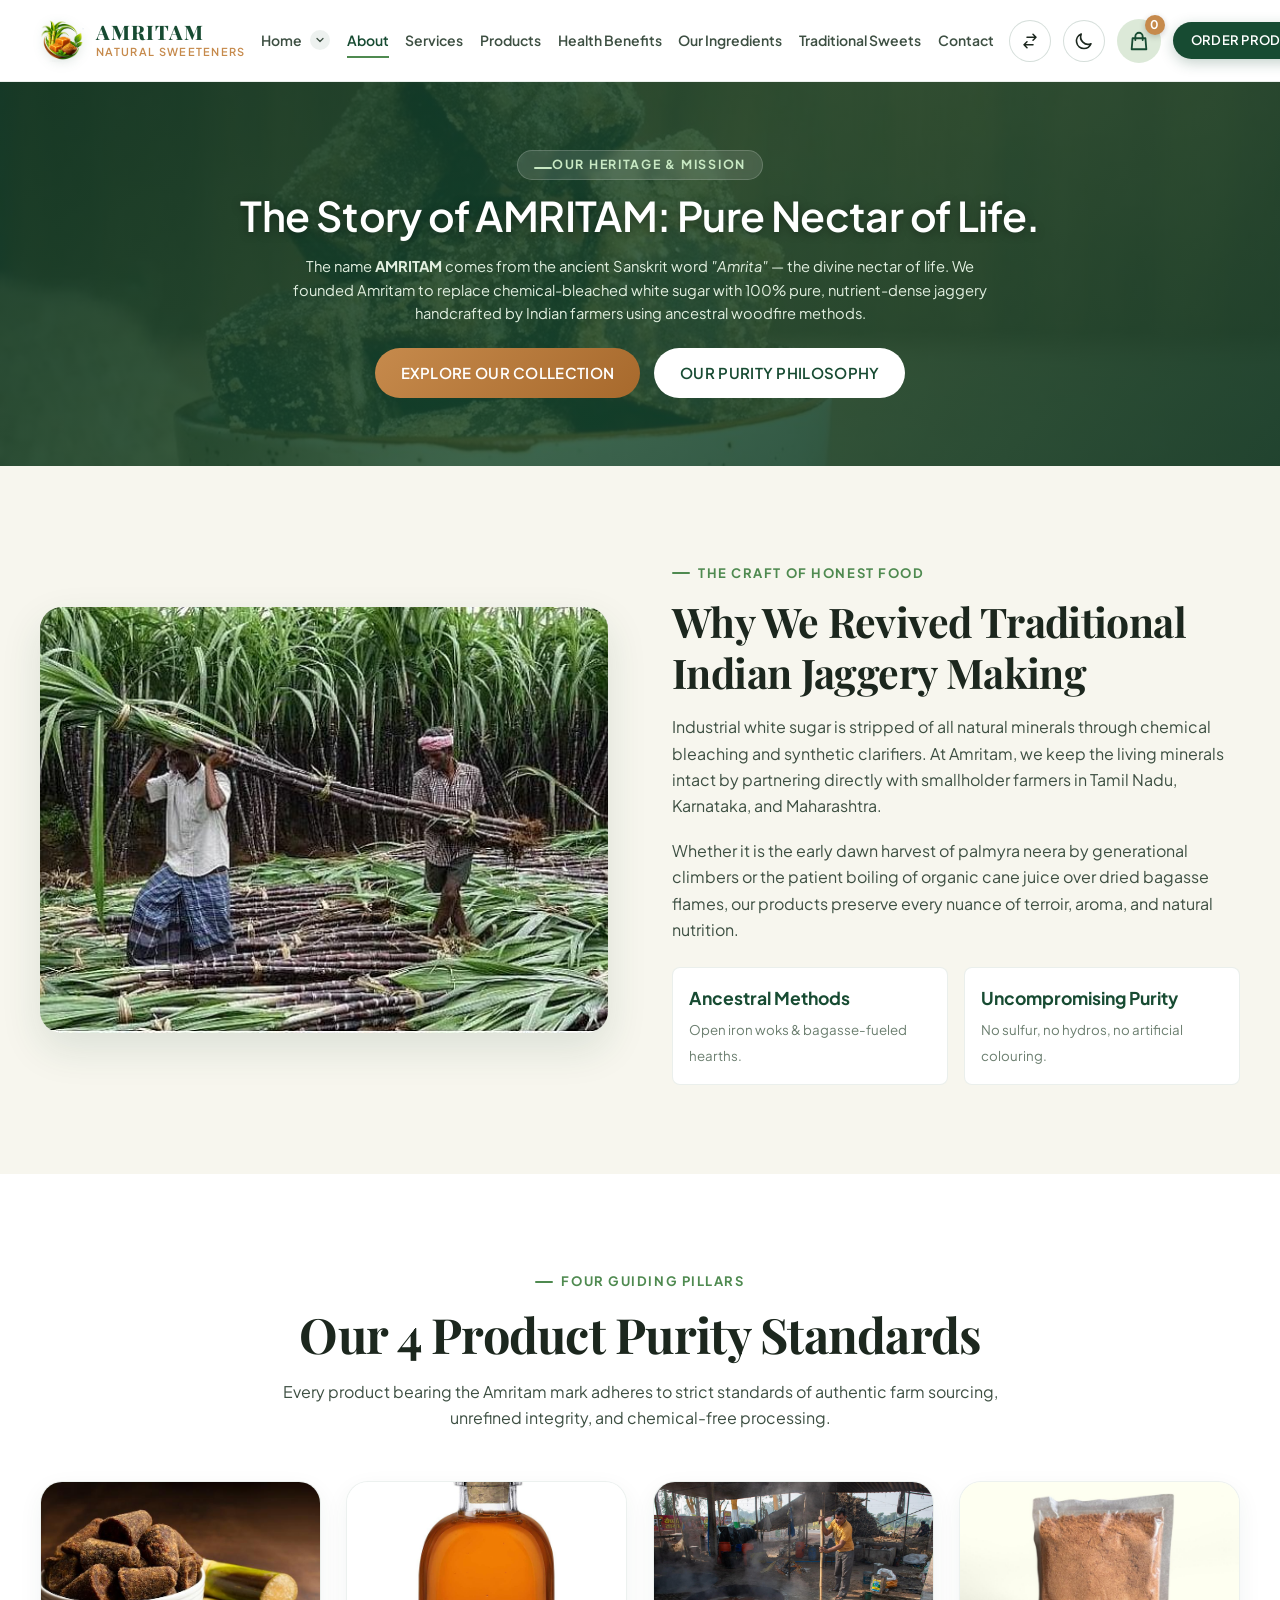
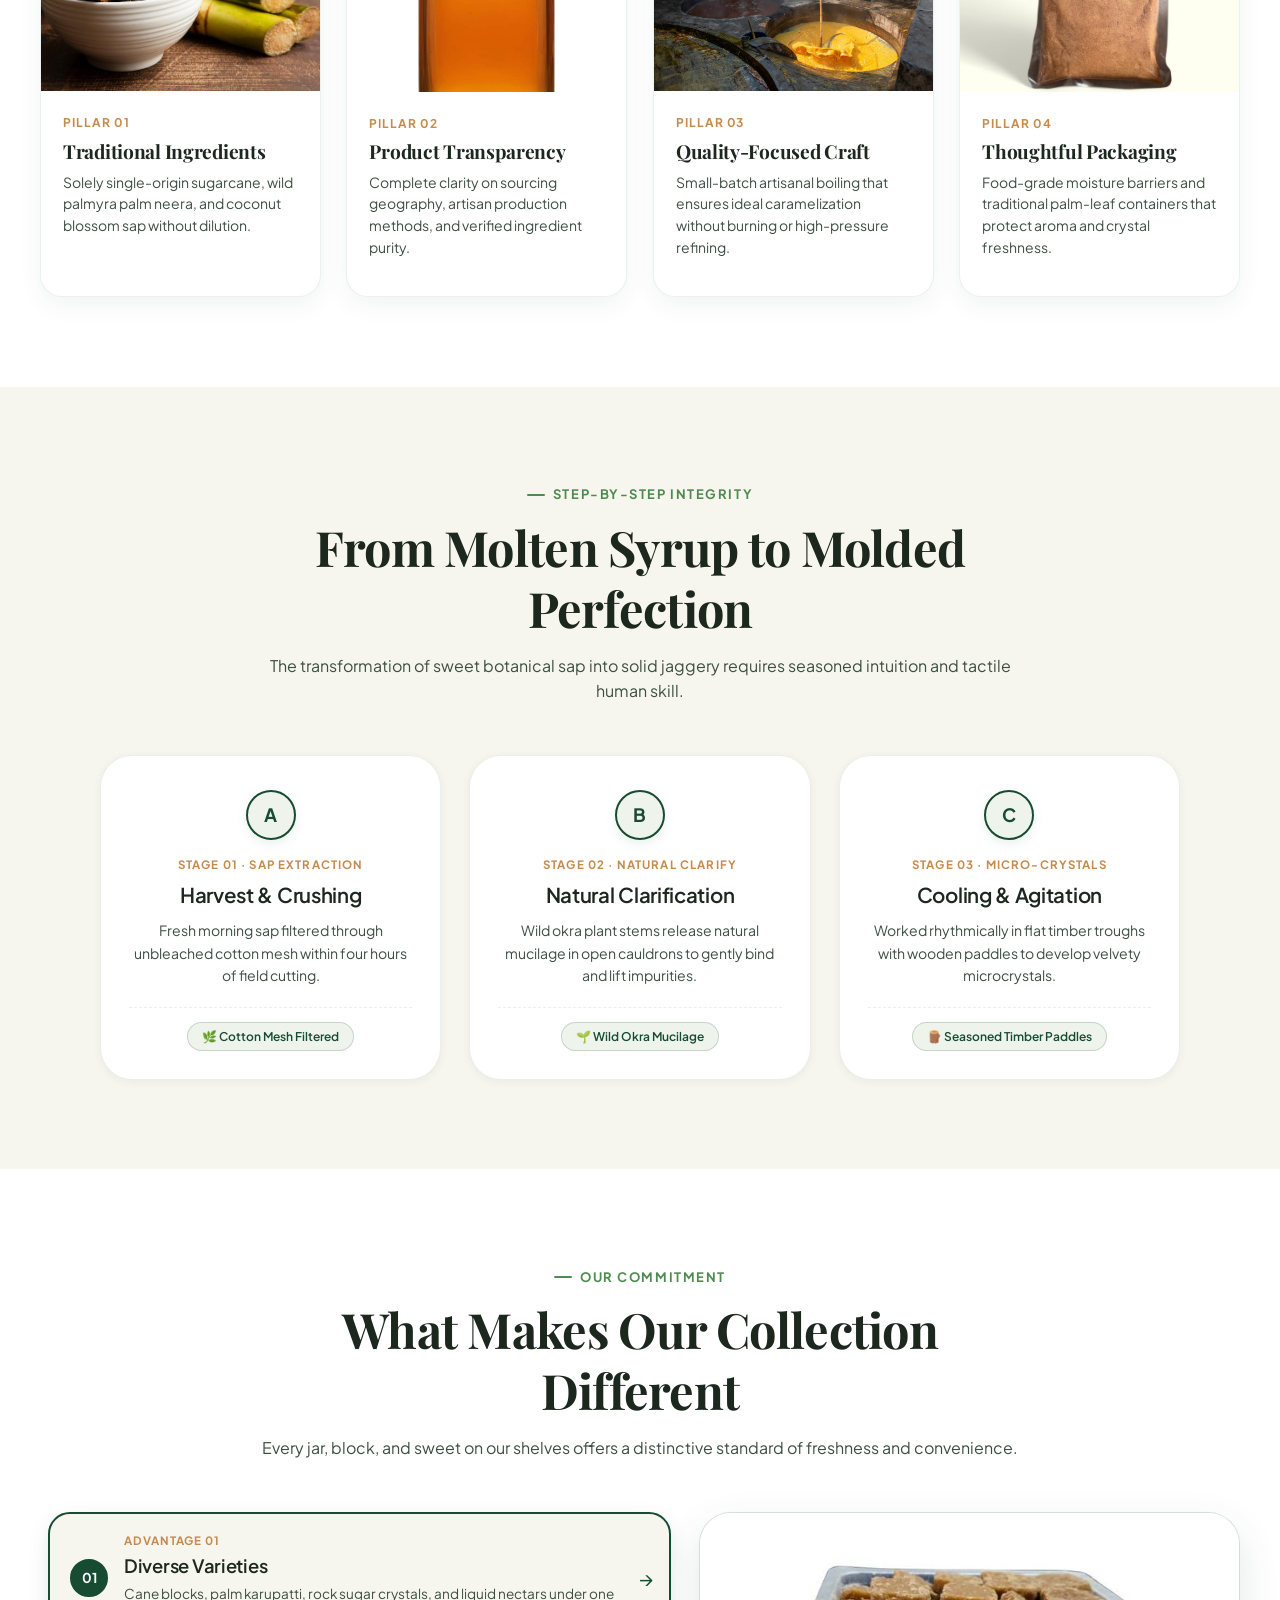
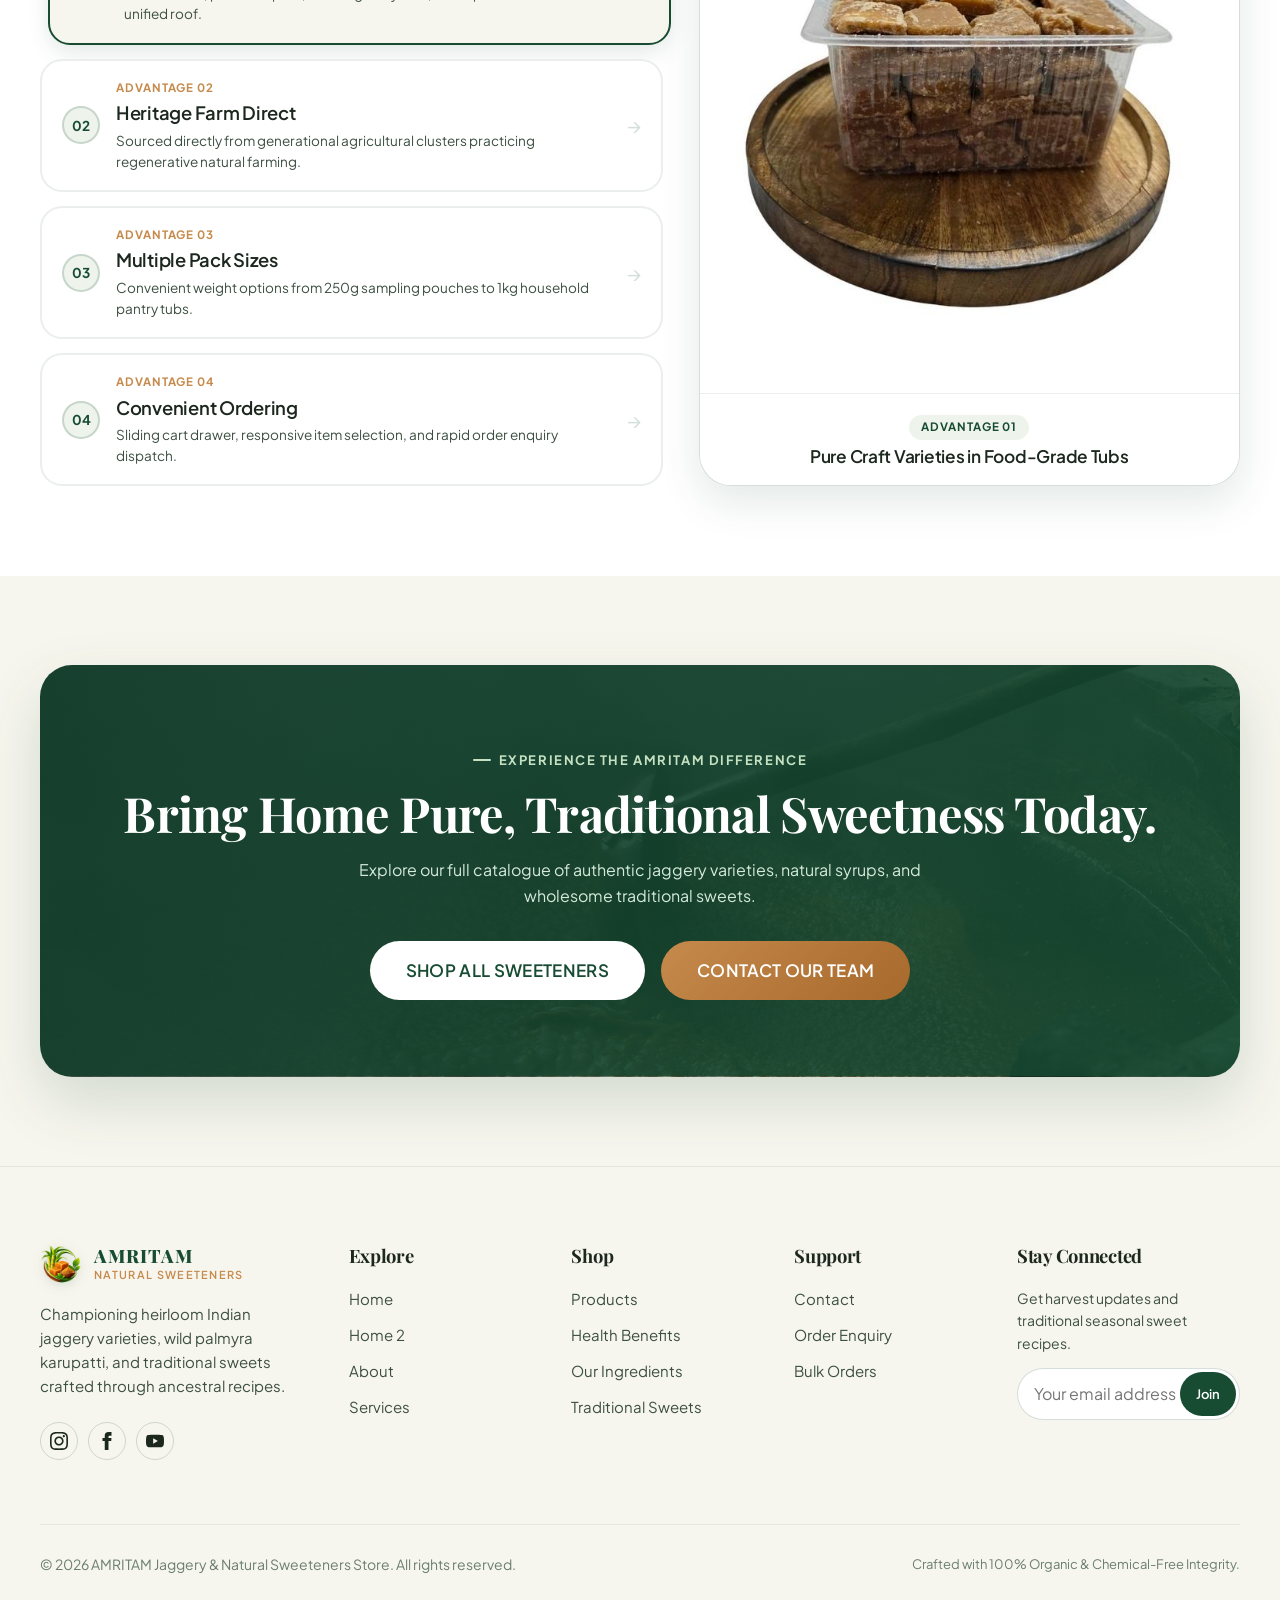
==== commit 8ad93a7b: "Set bright text color for about page story feature titles in dark mode" ====
--- a/about.html
+++ b/about.html
@@ -203,11 +203,11 @@
           </p>
           <div style="display:grid; grid-template-columns: repeat(2, 1fr); gap:16px;">
             <div style="padding:16px; background:var(--bg-primary); border-radius:var(--radius-sm); border:1px solid var(--border-light);">
-              <strong style="color:var(--color-forest-green); font-size:1.1rem; display:block;">Ancestral Methods</strong>
+              <strong class="about-feature-title" style="font-size:1.1rem; display:block;">Ancestral Methods</strong>
               <small style="color:var(--text-muted);">Open iron woks & bagasse-fueled hearths.</small>
             </div>
             <div style="padding:16px; background:var(--bg-primary); border-radius:var(--radius-sm); border:1px solid var(--border-light);">
-              <strong style="color:var(--color-forest-green); font-size:1.1rem; display:block;">Uncompromising Purity</strong>
+              <strong class="about-feature-title" style="font-size:1.1rem; display:block;">Uncompromising Purity</strong>
               <small style="color:var(--text-muted);">No sulfur, no hydros, no artificial colouring.</small>
             </div>
           </div>
@@ -519,7 +519,7 @@
               <textarea name="message" id="orderMessage" class="form-control" placeholder="Enter delivery city, pin code or custom requirements..."></textarea>
             </div>
           </div>
-          <div class="modal-form-actions" style="display:flex; justify-content:flex-end; gap:12px; margin-top:22px;">
+          <div class="modal-form-actions" style="display:flex; justify-content:center; align-items:center; gap:14px; margin-top:22px;">
             <button class="btn btn-secondary" type="button" onclick="window.storeApp.closeOrderModal()">Cancel</button>
             <button class="btn btn-primary" type="submit">Submit Order Enquiry</button>
           </div>
--- a/assets/css/style.css
+++ b/assets/css/style.css
@@ -1511,6 +1511,14 @@
   max-height: 90vh;
   display: flex;
   flex-direction: column;
+  scrollbar-width: none;
+  -ms-overflow-style: none;
+}
+
+.modal-box::-webkit-scrollbar {
+  display: none;
+  width: 0;
+  height: 0;
 }
 
 .modal-box.modal-lg {
@@ -1522,7 +1530,7 @@
 }
 
 .modal-header {
-  padding: 20px 28px;
+  padding: 18px 28px;
   border-bottom: 1px solid var(--border-light);
   display: flex;
   align-items: center;
@@ -1552,8 +1560,26 @@
 }
 
 .modal-body {
-  padding: 28px;
+  padding: 22px 28px;
   overflow-y: auto;
+  scrollbar-width: none; /* Firefox */
+  -ms-overflow-style: none; /* IE and Edge */
+}
+
+.modal-body::-webkit-scrollbar {
+  display: none; /* Chrome, Safari, Opera */
+  width: 0;
+  height: 0;
+}
+
+/* Modal Form Actions - Center Alignment */
+.modal-form-actions {
+  display: flex !important;
+  justify-content: center !important;
+  align-items: center !important;
+  gap: 14px !important;
+  margin-top: 22px !important;
+  width: 100% !important;
 }
 
 /* Forms */
@@ -2068,6 +2094,26 @@
   flex-shrink: 0;
 }
 
+/* Home-2 Traditional Sweets Showcase */
+.home2-sweets-showcase {
+  display: grid;
+  grid-template-columns: minmax(0, 1.2fr) minmax(0, 1fr);
+  gap: clamp(24px, 4vw, 48px);
+  align-items: center;
+}
+
+.home2-sweets-img-wrap {
+  border-radius: var(--radius-lg);
+  overflow: hidden;
+  box-shadow: var(--shadow-xl);
+  aspect-ratio: 4 / 3;
+}
+
+.home2-sweets-content {
+  display: flex;
+  flex-direction: column;
+}
+
 /* ==========================================================================
    EDITORIAL & STORYTELLING LAYOUTS
    ========================================================================== */
@@ -2994,10 +3040,13 @@
   .mobile-nav-toggle {
     display: flex !important;
   }
-  /* In tab view (1024px, 768px) and all mobile views: remove the 3 buttons from top navbar */
+  /* In tab view (1024px, 768px) and all mobile views: remove the 3 icon buttons and the ORDER PRODUCTS button from top navbar (already inside sidebar drawer) */
   .site-header .nav-actions .rtl-toggle-btn,
   .site-header .nav-actions .theme-toggle-btn,
-  .site-header .nav-actions .cart-trigger-btn {
+  .site-header .nav-actions .cart-trigger-btn,
+  .site-header .nav-actions .btn,
+  .site-header .nav-actions .btn-sm,
+  .site-header .nav-actions .nav-cta-btn {
     display: none !important;
   }
 }
@@ -3060,6 +3109,69 @@
   }
   .bento-card.bento-wide {
     grid-column: span 1;
+  }
+
+  /* Home-2 Traditional Sweets Showcase: One by One Alignment on Mobile View Alone */
+  .home2-sweets-showcase {
+    display: flex !important;
+    flex-direction: column !important;
+    gap: 24px !important;
+  }
+  .home2-sweets-img-wrap {
+    width: 100% !important;
+    max-width: 100% !important;
+    aspect-ratio: 16 / 10 !important;
+    margin: 0 auto !important;
+  }
+  .home2-sweets-content {
+    width: 100% !important;
+  }
+  .home2-sweets-content h3 {
+    font-size: clamp(1.4rem, 5vw, 1.85rem) !important;
+    line-height: 1.3 !important;
+    margin-bottom: 12px !important;
+  }
+  .home2-sweets-content p {
+    font-size: 0.95rem !important;
+    line-height: 1.65 !important;
+    margin-bottom: 18px !important;
+  }
+
+  /* Botanical Ingredient Explorer: Icon & Text in One by One Alignment on Mobile View Alone */
+  .botanical-item {
+    flex-direction: column !important;
+    align-items: flex-start !important;
+    gap: 14px !important;
+    padding: 18px 16px !important;
+  }
+  .botanical-item:hover {
+    transform: none !important;
+  }
+  .botanical-icon-wrap {
+    margin-bottom: 2px !important;
+  }
+  .botanical-item-body {
+    width: 100% !important;
+  }
+  .botanical-header-row {
+    display: flex !important;
+    align-items: center !important;
+    justify-content: space-between !important;
+    width: 100% !important;
+    gap: 8px !important;
+    margin-bottom: 8px !important;
+  }
+  .botanical-item-desc {
+    width: 100% !important;
+    font-size: 0.88rem !important;
+    line-height: 1.6 !important;
+    margin-bottom: 12px !important;
+  }
+  .botanical-chips-row {
+    display: flex !important;
+    flex-wrap: wrap !important;
+    gap: 6px !important;
+    width: 100% !important;
   }
 
   /* Footer Center Alignment for 768px and All Mobile Views */
@@ -4054,6 +4166,19 @@
   text-align: center;
 }
 
+/* About Story Feature Titles (Light & Dark Theme Visibility) */
+.about-feature-title {
+  color: var(--color-forest-green);
+  font-size: 1.1rem;
+  display: block;
+  font-weight: 700;
+  margin-bottom: 4px;
+}
+
+[data-theme="dark"] .about-feature-title {
+  color: #72E889 !important;
+}
+
 /* ========================================================
    ABOUT PAGE: INTERACTIVE ADVANTAGE IMAGE SHOWCASE
    ======================================================== */
